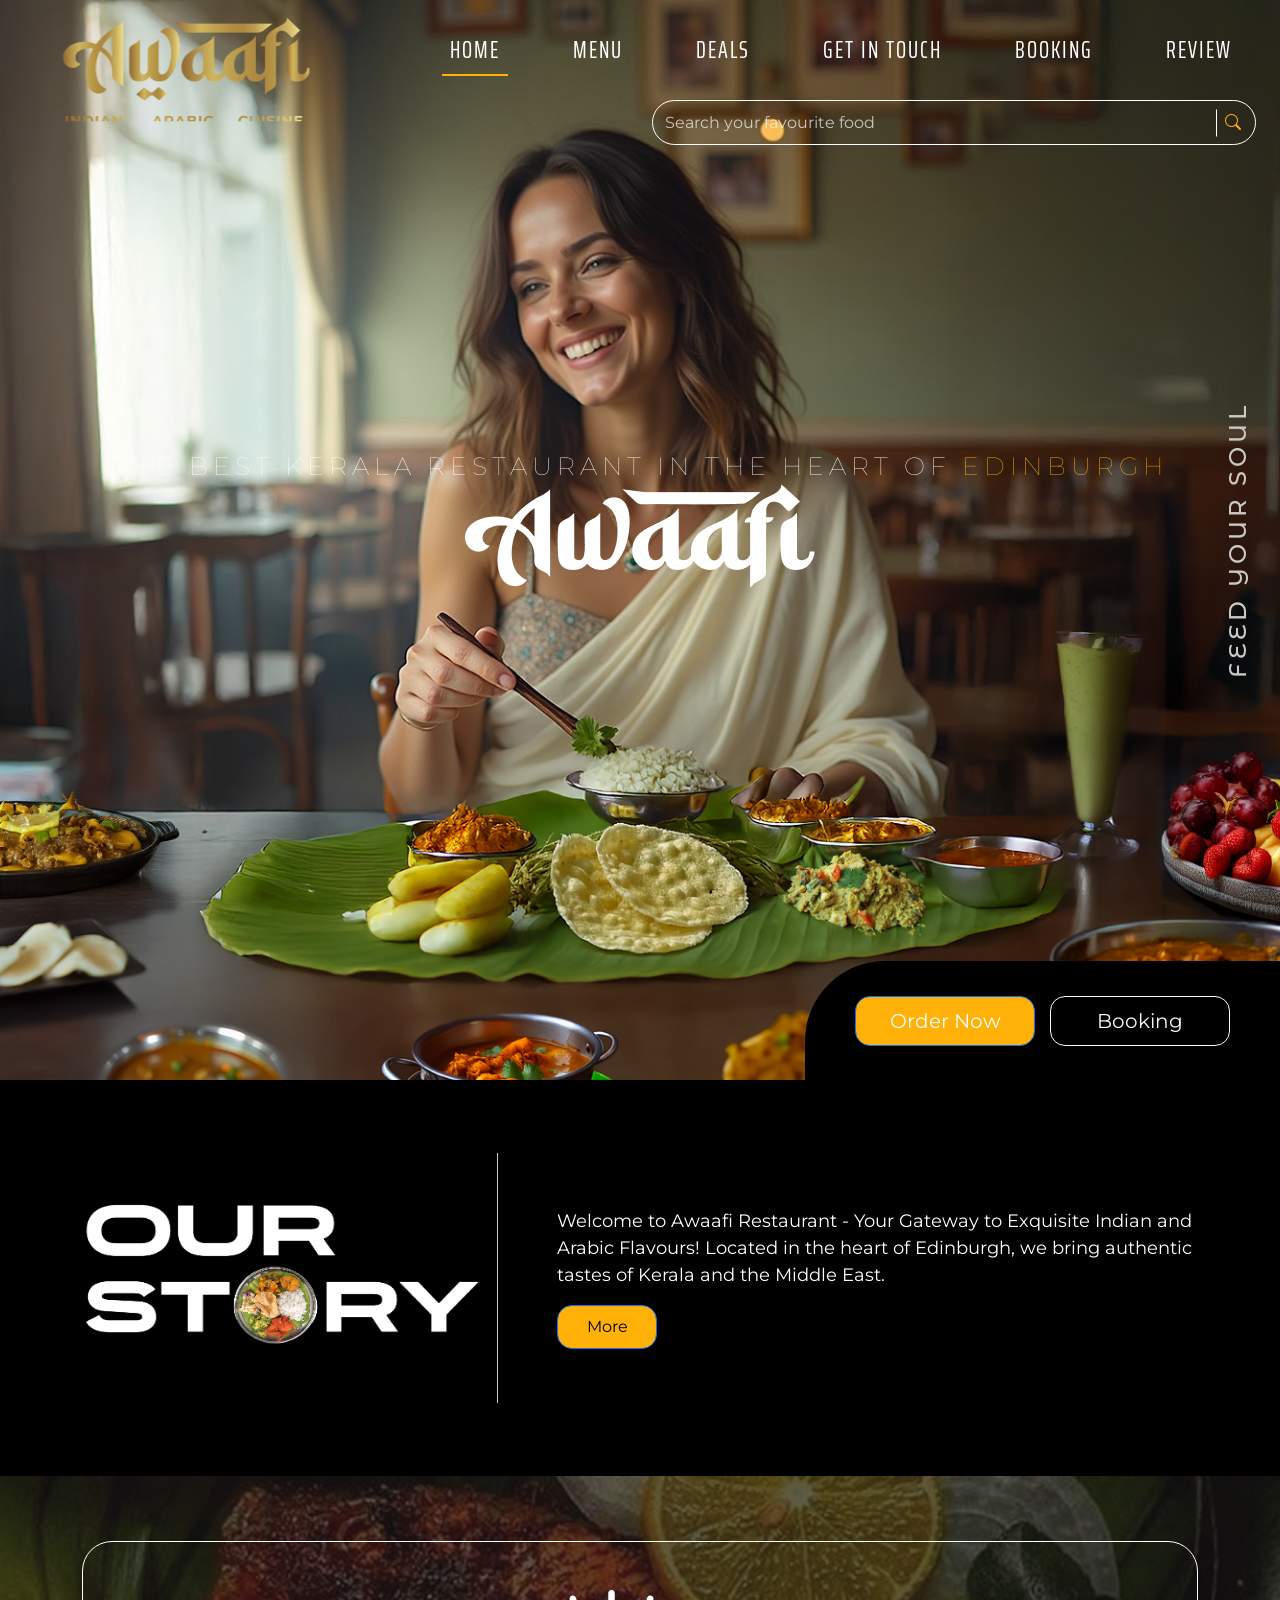
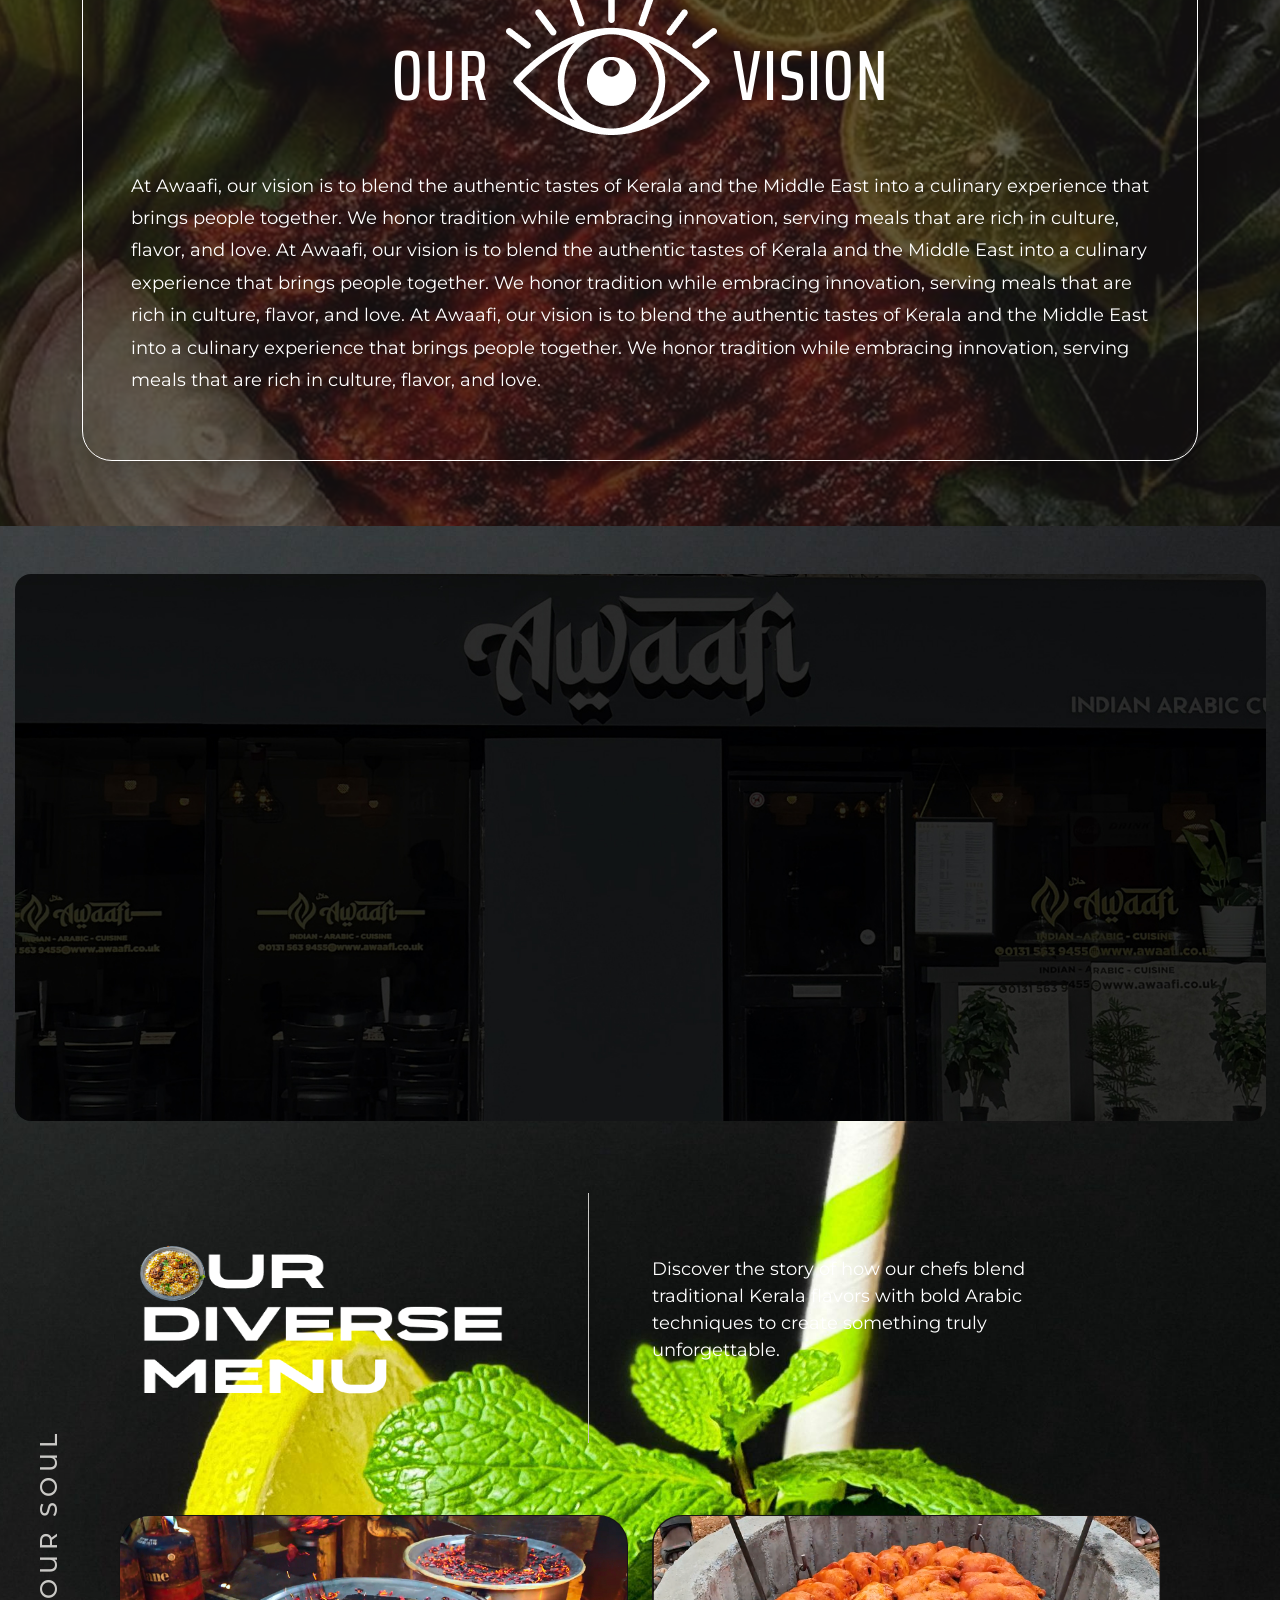
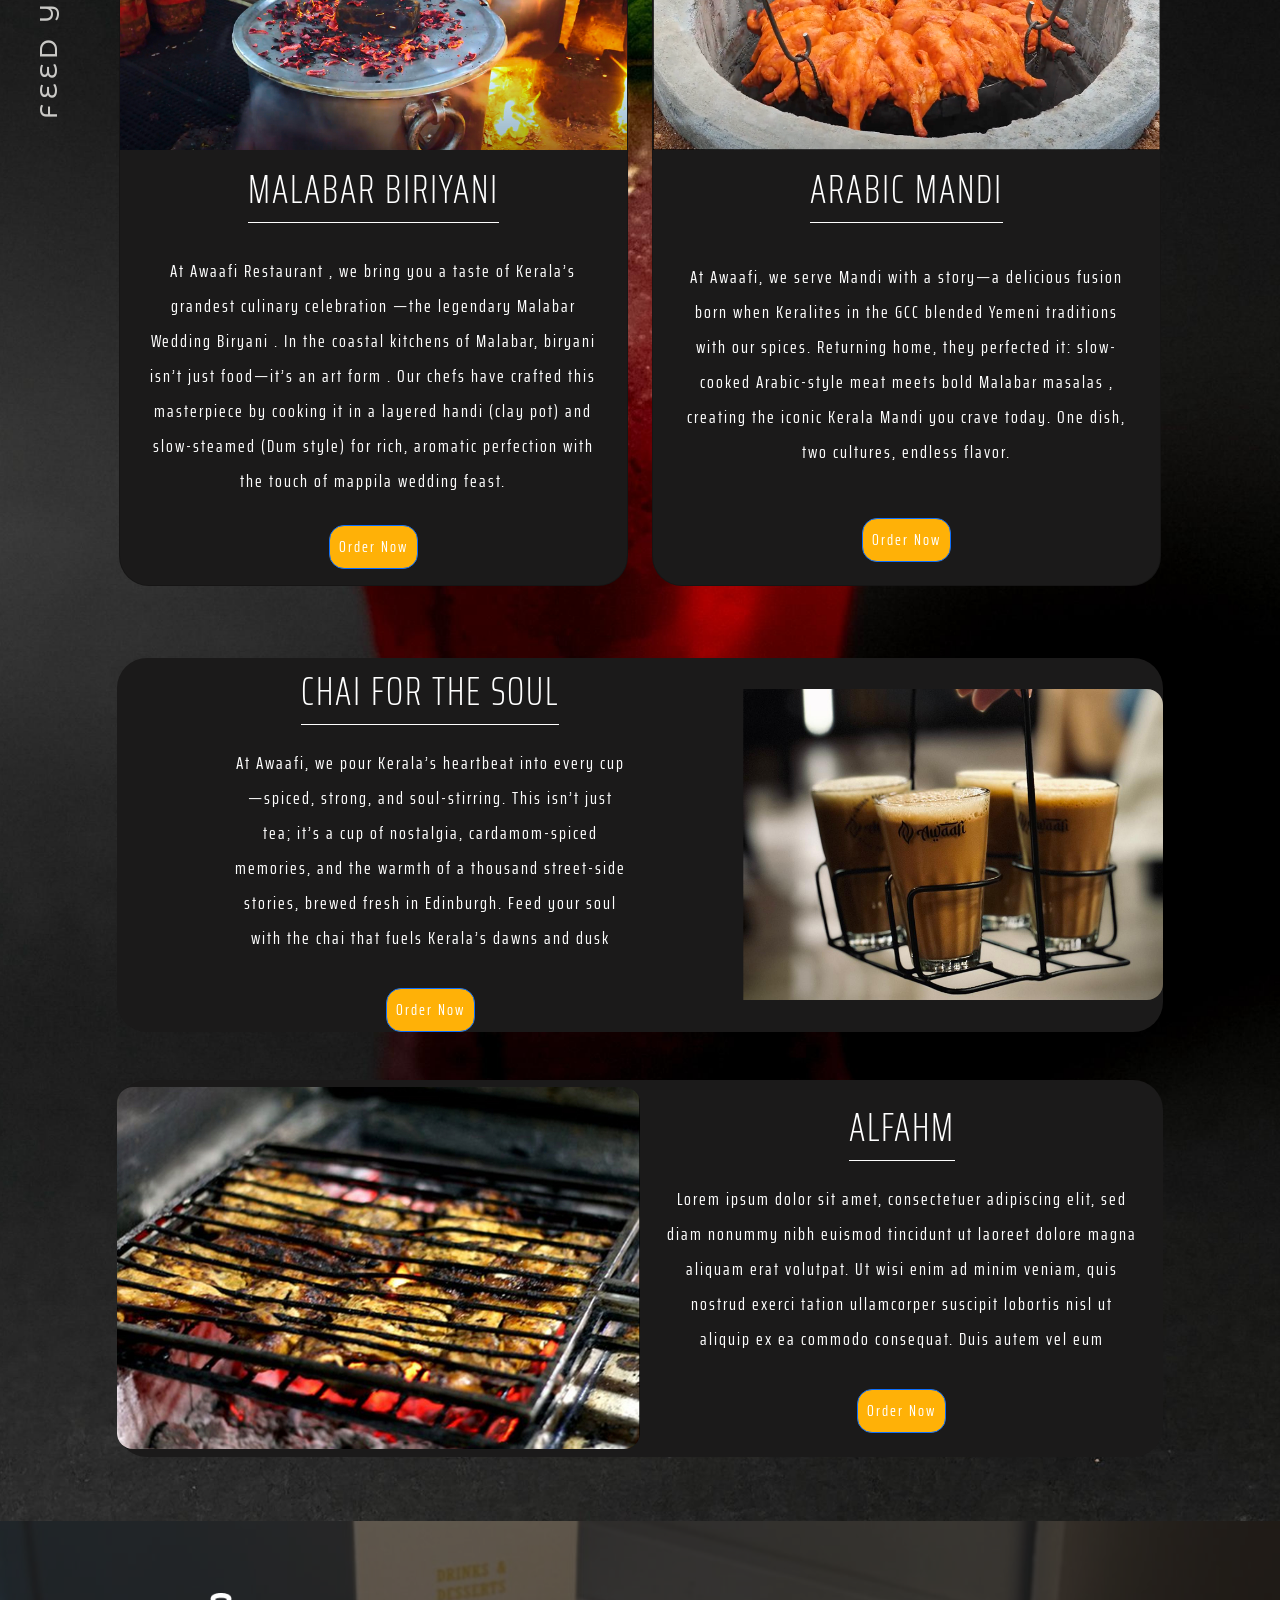
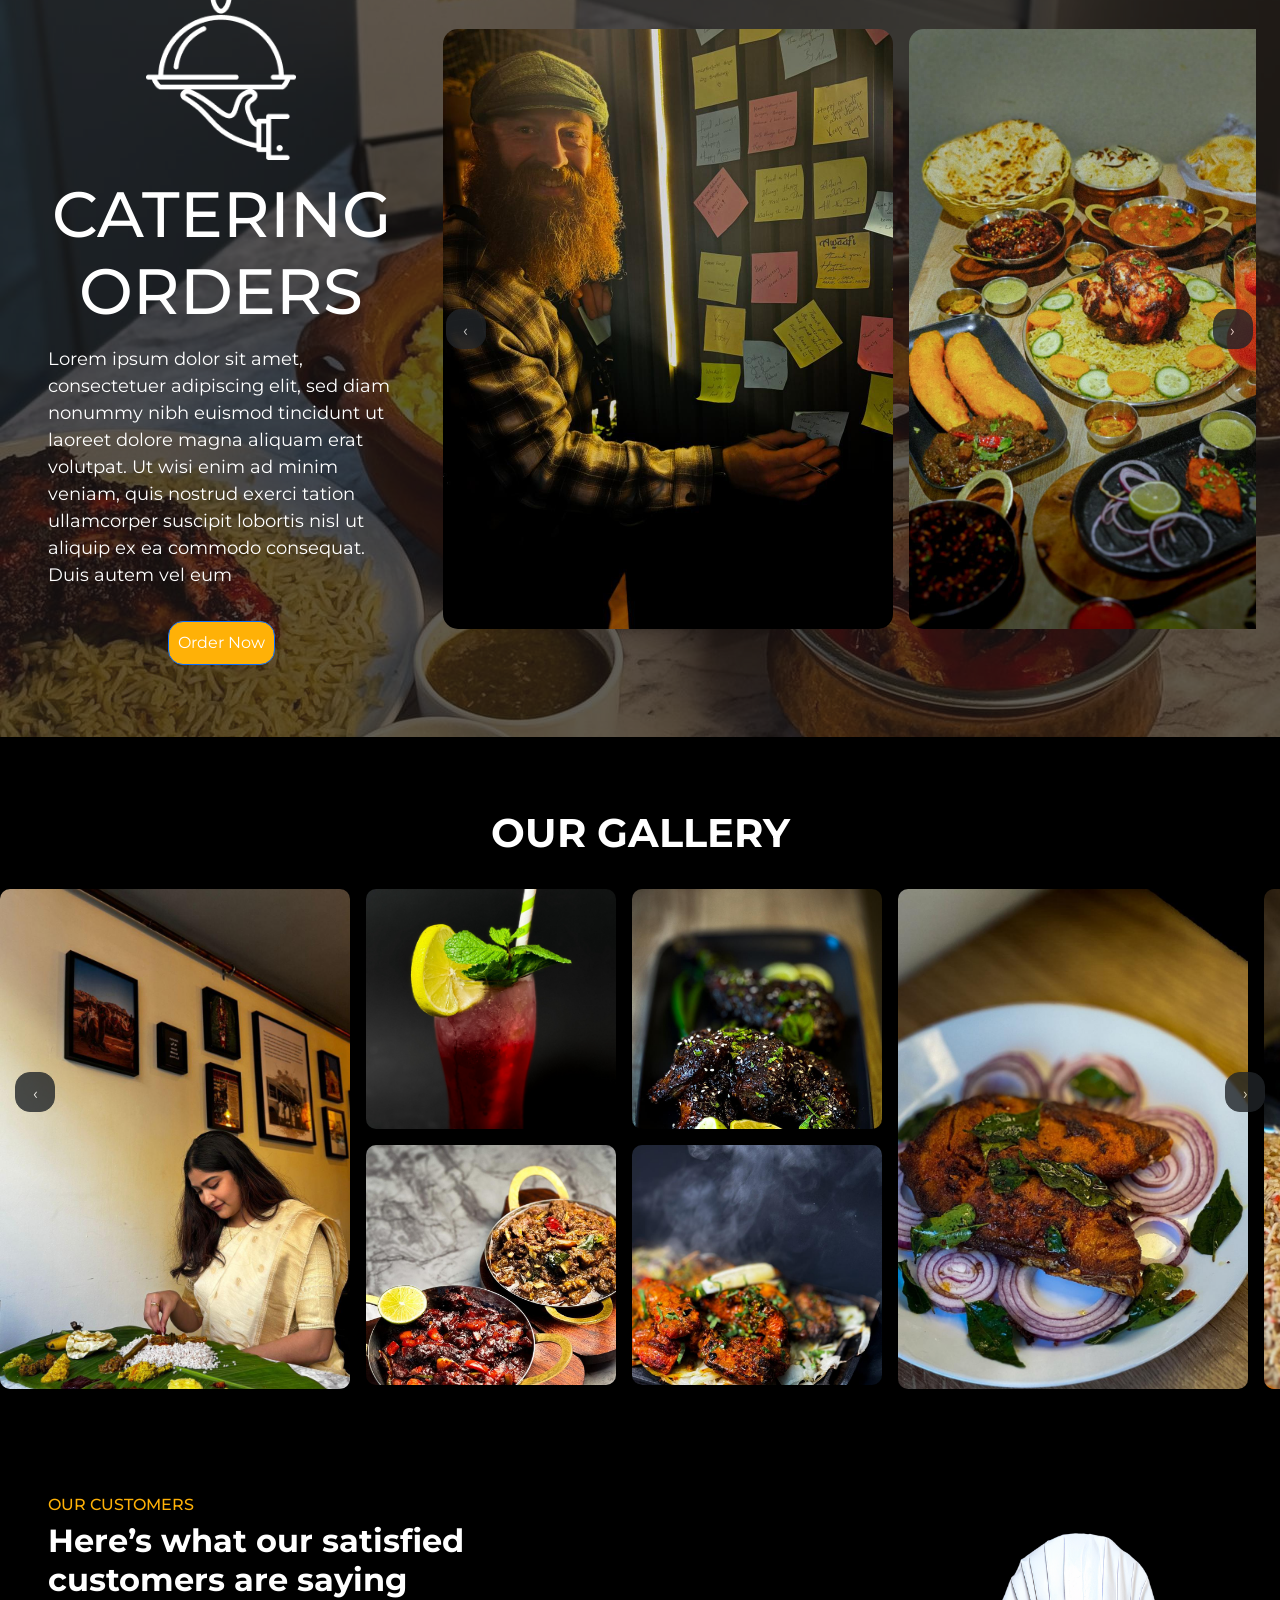
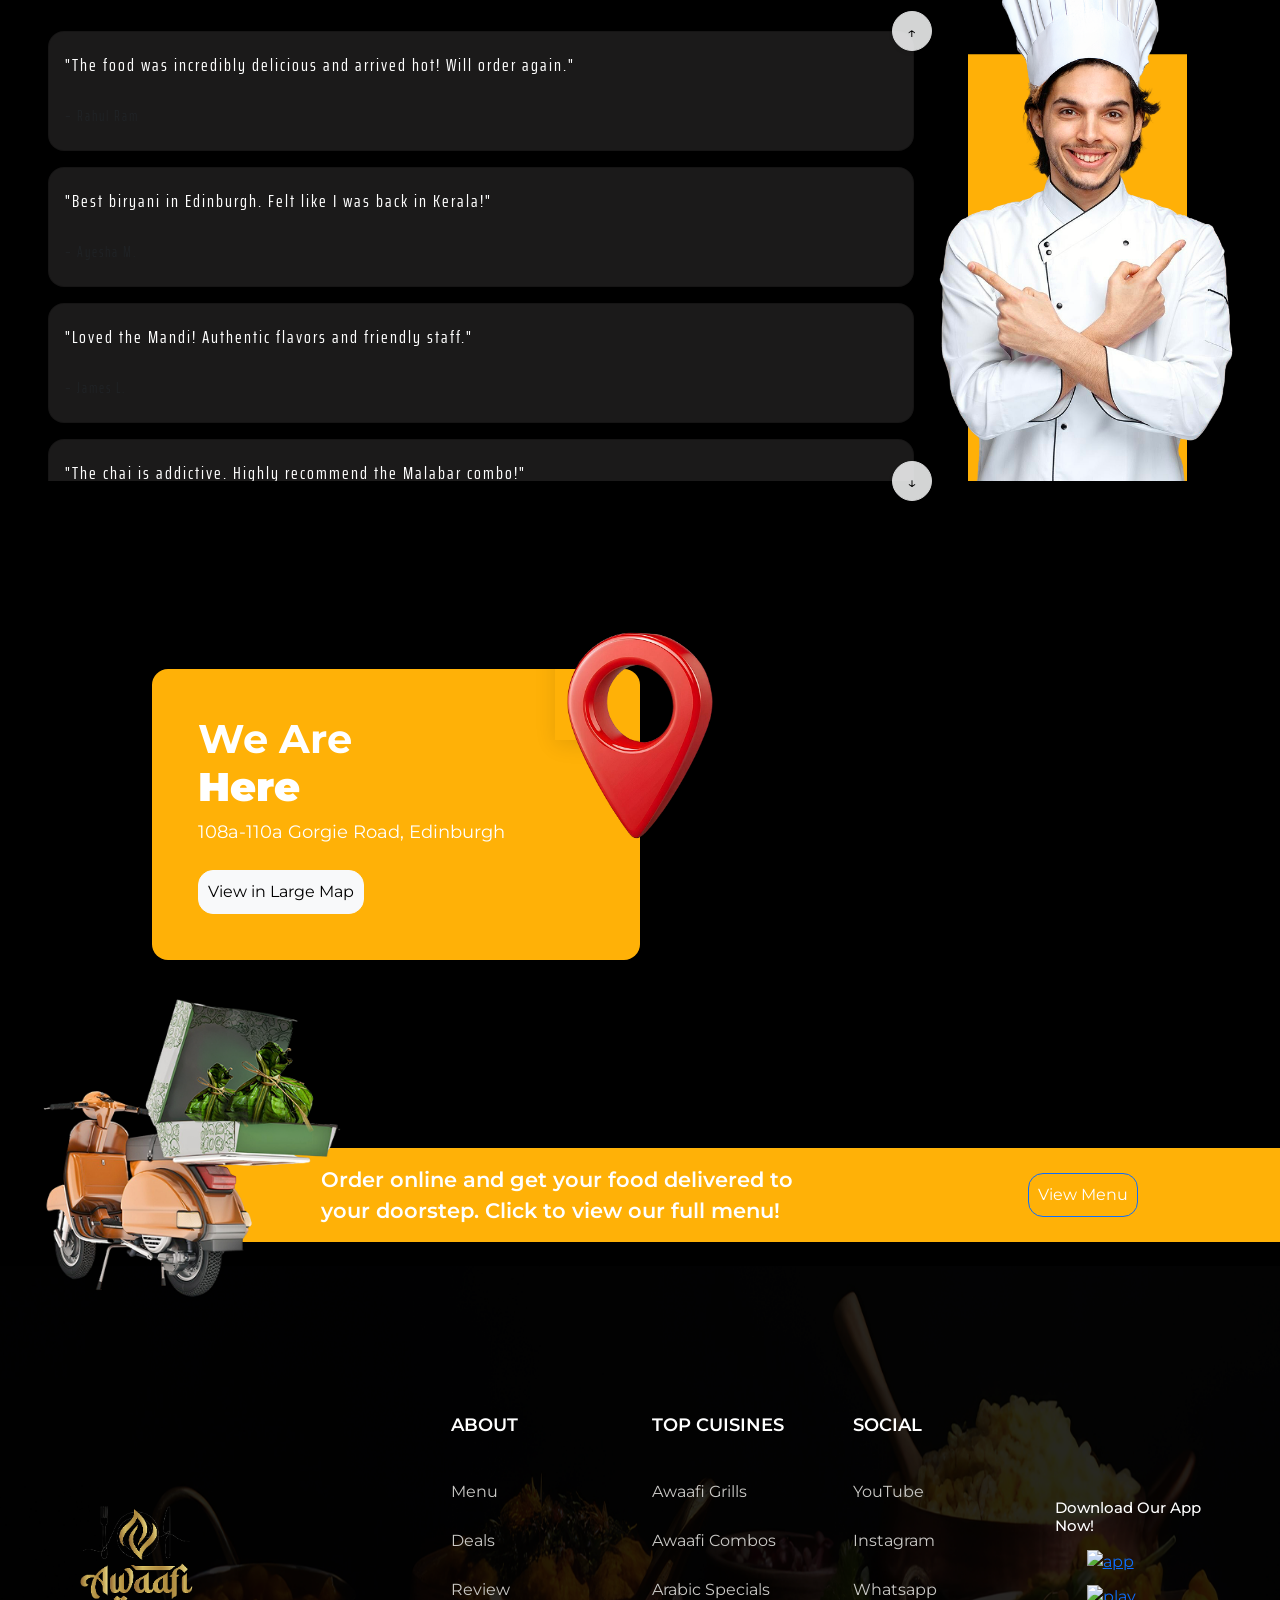
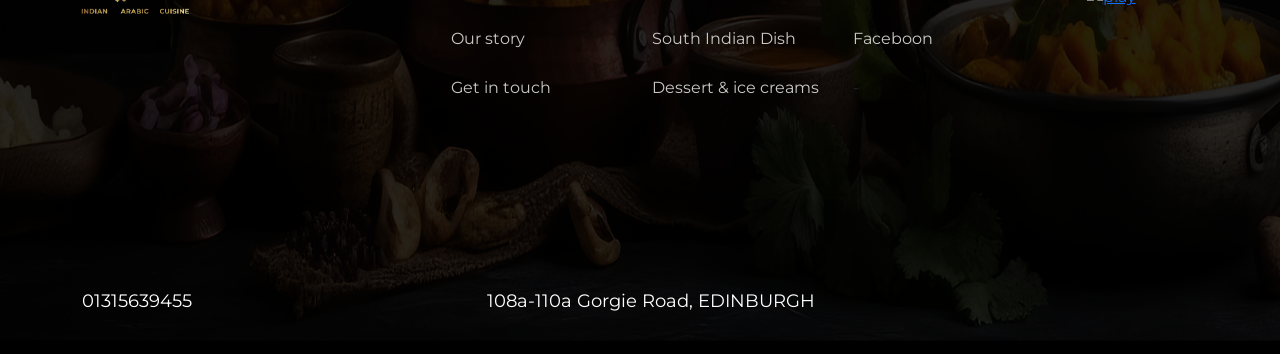
==== index.html @ 1acd0b6e "first-commit" ====
<!DOCTYPE html>
<html lang="en">

<head>
    <meta charset="UTF-8" />
    <meta name="viewport" content="width=device-width, initial-scale=1.0" />
    <title>Awaafi Restaurant</title>

      <!-- Bootstrap CSS -->
    <link href="https://cdn.lineicons.com/3.0/lineicons.css" rel="stylesheet">
    <link href="https://cdn.jsdelivr.net/npm/bootstrap-icons@1.10.5/font/bootstrap-icons.css" rel="stylesheet">
    <link href="https://cdn.jsdelivr.net/npm/bootstrap@5.3.3/dist/css/bootstrap.min.css" rel="stylesheet">
    <link rel="preconnect" href="https://fonts.googleapis.com">
    <link href="https://fonts.googleapis.com/css2?family=Playfair+Display:wght@600&family=Roboto&display=swap"
        rel="stylesheet">
    <link href="https://fonts.googleapis.com/css2?family=Saira:wght@100;800&display=swap" rel="stylesheet">
    <link href="https://fonts.googleapis.com/css2?family=Saira+Extra+Condensed:wght@700;800&display=swap" rel="stylesheet">
    <link href="https://fonts.googleapis.com/css2?family=Montserrat:wght@100;200;300;400;600;700;800&display=swap" rel="stylesheet">
    <link rel="stylesheet" href="assets/css/style.css">
    <link href="https://fonts.googleapis.com/css2?family=Montserrat+Alternates:wght@100;200;300;400;600;700&display=swap" rel="stylesheet">
</head>

<body>

  <!-- Navbar and Hero section -->
  <div class="container-fluid hero-section">
    <header>
      <nav class="navbar navbar-expand-lg bg-transparent">
        <div class="container-fluid">
          <!-- Logo and Toggler -->
          <a class="navbar-brand p-3" href="#">
            <img class="logo img-fluid" src="assets/img/logo.png" alt="Logo" height="40">
          </a>
          <button class="navbar-toggler" type="button" data-bs-toggle="collapse"
            data-bs-target="#navbarNavDropdown" aria-controls="navbarNavDropdown" aria-expanded="false"
            aria-label="Toggle navigation">
            <span class="navbar-toggler-icon"></span>
          </button>

          <!-- Nav links -->
          <div class="collapse navbar-collapse" id="navbarNavDropdown">
              <form class="d-block d-lg-none mt-3 w-100 position-relative" role="search">
                <input type="search" class="form-control search-input" placeholder="Search your favourite food" aria-label="Search">
                <span class="search-icon">
                  <span class="separator"></span>
                  <i class="bi bi-search"></i>
                </span>
              </form>
            <ul class="navbar-nav ms-auto nav-link-wrapper">
              <li class="nav-item">
                <a class="nav-link active" aria-current="page" href="#">HOME</a>
              </li>
              <li class="nav-item">
                <a class="nav-link" href="#">MENU</a>
              </li>
              <li class="nav-item">
                <a class="nav-link" href="#">DEALS</a>
              </li>
              <li class="nav-item">
                <a class="nav-link" href="#">GET IN TOUCH</a>
              </li>
              <li class="nav-item">
                <a class="nav-link" href="#">BOOKING</a>
              </li>
              <li class="nav-item">
                <a class="nav-link" href="#">REVIEW</a>
              </li>
            </ul>
          </div>
        </div>
      </nav>
      <div class="container-fluid d-none d-lg-block">
        <div class="row justify-content-end">
          <div class="col-md-6 col-sm-12">
            <form class="search-form" role="search">
              <div class="position-relative">
                <input type="search" class="form-control search-input" placeholder="Search your favourite food" aria-label="Search">
                <span class="search-icon">
                  <span class="separator"></span>
                  <i class="bi bi-search"></i>
                </span>
              </div>
            </form>
          </div>
        </div>
      </div>
    </header>
     <div class="container d-flex flex-column justify-content-center align-items-center flex-grow-1 text-center hero-content">
      <h6 class="hero-title">The Best Kerala Restaurant in the heart of <span class="heading-highlight"> Edinburgh </span></h6>
      <img class="hero-logo img-fluid" src="assets/img/Group.png" alt="Hero Logo" class="mt-3">
    </div>
    <div class="hero-buttons d-flex flex-column flex-md-row rounded-top-start">
      <button class="btn btn-primary btn-hero">Order Now</button>
      <button class="btn btn-outline-light btn-hero">Booking</button>
    </div>
    <div class="hero-text-right position-absolute">
      <h4 class="m-0">Feed your soul</h4>
    </div>
  </div>
  <!-- End hero Section -->

    <!-- Our Story Section -->
  <section class="container my-5 story-wrapper">
    <div class="row align-items-center story">
  
      <div class="col-md-4 text-md-end text-center mb-3 mb-md-0">
        <img class="story-logo" src="assets/img/ourstory.png"/>
      </div>

      <div class="col-md-1 d-none d-md-flex justify-content-center">
        <div class="story-separator"></div>
      </div>


      <div class="col-md-7 text-center text-md-start">
        <p class="mb-3 story-text">
          Welcome to Awaafi Restaurant - Your Gateway to Exquisite Indian and Arabic Flavours!
          Located in the heart of Edinburgh, we bring authentic tastes of Kerala and the Middle East.
        </p>
        <a href="#" class="btn btn-primary btn-story">More</a>
      </div>
    </div>
  </section>

  <!-- Our Vision Section -->
  <section class="vision-section py-5">
    <div class="container d-flex justify-content-center align-items-center">
      <div class="vision-box p-4 p-md-5 text-center text-md-start">
        <h2 class="mb-2 d-flex align-items-center justify-content-center gap-3 vision-heading">
          Our<img class="vision-logo img-fluid" src="assets/img/Vector.png" alt="Logo" > Vision
        </h2>
        <p class="vision-text">
          At Awaafi, our vision is to blend the authentic tastes of Kerala and the Middle East
          into a culinary experience that brings people together. We honor tradition while embracing
          innovation, serving meals that are rich in culture, flavor, and love.
          At Awaafi, our vision is to blend the authentic tastes of Kerala and the Middle East
          into a culinary experience that brings people together. We honor tradition while embracing
          innovation, serving meals that are rich in culture, flavor, and love.
          At Awaafi, our vision is to blend the authentic tastes of Kerala and the Middle East
          into a culinary experience that brings people together. We honor tradition while embracing
          innovation, serving meals that are rich in culture, flavor, and love.
        </p>
      </div>
    </div>
  </section>

  <!-- Menu -->
  <section class="long-section text-white py-5">
    <div class="container-fluid position-relative">
      <div class="vertical-left-text position-absolute">
        <h4 class="m-0">Feed your soul</h4>
      </div>
      <div class="text-center mb-5">
        <img src="assets/img/Awaafi-Restaurant-Edinburgh-outside.jpg" class="img-fluid rounded-4 awaafi-image" alt="Rectangle Image">
      </div>
      <div class=" row align-items-center text-dark mb-5 p-4 rounded">
        <div class="col-md-5 text-md-end text-center mb-3 mb-md-0">
          <img class="story-logo" src="assets/img/Group-55.png"/>
        </div>
        <div class="col-md-1 d-none d-md-flex justify-content-center">
          <div class="story-separator"></div>
        </div>
        <div class="col-md-6 text-center text-md-start menu-text-box">
          <p class="mb-3 ">
            Discover the story of how our chefs blend traditional Kerala flavors with bold Arabic techniques to create something truly unforgettable.
          </p>
        </div>
      </div>


      <div class="row mb-5 justify-content-center d-flex">
        <div class="col-md-5 mb-4">
          <div class="card h-100 text-dark">
            <img src="assets/img/image 12.jpg" class="card-img-top image-fluid rounder-4" alt="Biryani">
            <div class="card-body text-center">
              <h3 class="card-title">MALABAR BIRIYANI</h3>
              <p class="card-text" style="padding: 10px;">At Awaafi Restaurant , we bring you a taste of Kerala’s grandest culinary celebration —the legendary Malabar Wedding Biryani . In the coastal kitchens of Malabar, biryani isn’t just food—it’s an art form . Our chefs have crafted this masterpiece by cooking it in a layered handi (clay pot) and slow-steamed (Dum style) for rich, aromatic perfection with the touch of mappila wedding feast. </p>
              <a href="#" class="btn btn-primary">Order Now</a>
            </div>
          </div>
        </div>

        <div class="col-md-5 mb-4">
          <div class="card h-100 text-dark">
            <img src="assets/img/image 12.png" class="card-img-top image-fluid rounder-4" alt="Mandi">
            <div class="card-body text-center">
              <h3 class="card-title">ARABIC MANDI</h3>
              <p class="card-text p-3">At Awaafi, we serve Mandi with a story—a delicious fusion born when Keralites in the GCC blended Yemeni traditions with our spices. Returning home, they perfected it: slow-cooked Arabic-style meat meets bold Malabar masalas , creating the iconic Kerala Mandi you crave today.  
One dish, two cultures, endless flavor.</p>
              <a href="#" class="btn btn-primary mt-3">Order Now</a>
            </div>
          </div>
        </div>

        <div class="col-md-5 mb-4 d-lg-none">
          <div class="card h-100 text-dark">
            <img src="assets/img/image 13.png" class="card-img-top image-fluid rounder-4" alt="Biryani">
            <div class="card-body text-center">
              <h3 class="card-title">CHAI FOR THE SOUL</h3>
              <p class="card-text" style="padding: 10px;">At Awaafi, we pour Kerala’s heartbeat into every cup—spiced, strong, and soul-stirring. This isn’t just tea; it’s a cup of nostalgia, cardamom-spiced memories, and the warmth of a thousand street-side stories, brewed fresh in Edinburgh.  
  Feed your soul with the chai that fuels Kerala’s dawns and dusk</p>
              <a href="#" class="btn btn-primary">Order Now</a>
            </div>
          </div>
        </div>

        <div class="col-md-5 mb-4 d-lg-none">
          <div class="card h-100 text-dark">
            <img src="assets/img/Screenshot 2025-05-03 at 7.13.16 AM 1.jpg" class="card-img-top image-fluid rounder-4" alt="Mandi">
            <div class="card-body text-center">
              <h3 class="card-title">ALFAHM</h3>
              <p class="card-text p-3">Lorem ipsum dolor sit amet, consectetuer adipiscing elit, sed diam nonummy nibh euismod tincidunt ut laoreet dolore 
  magna aliquam erat volutpat. Ut wisi enim ad minim veniam, quis nostrud exerci tation ullamcorper suscipit lobortis nisl ut aliquip ex ea commodo consequat. Duis autem vel eum</p>
              <a href="#" class="btn btn-primary mt-3">Order Now</a>
            </div>
          </div>
        </div>
      </div>

      <div class="card-wrapper">
        <div class="row align-items-center mb-5 col-10 h-card">
          <div class="col-md-6 chai-text">
            <h3 class="card-title">CHAI FOR THE SOUL</h3>
            <p>At Awaafi, we pour Kerala’s heartbeat into every cup—spiced, strong, and soul-stirring. This isn’t just tea; it’s a cup of nostalgia, cardamom-spiced memories, and the warmth of a thousand street-side stories, brewed fresh in Edinburgh.  
  Feed your soul with the chai that fuels Kerala’s dawns and dusk</p>
          <a href="#" class="btn btn-primary mt-3">Order Now</a>
          </div>
          <div class="col-md-6 text-center p-0">
            <img src="assets/img/image 13.png" class="w-100 h-100 object-fit-cover rounded-4" alt="Chai">
          </div>
          
        </div>

        <div class="row align-items-center mb-3 col-10 h-card">
          <div class="col-md-6 text-center p-0">
            <img src="assets/img/Screenshot 2025-05-03 at 7.13.16 AM 1.jpg" class="img-fluid rounded-4 object-fit-cover"  alt="Shawaya">
          </div>
          <div class="col-md-6 p-4">
            <h3 class="card-title" >ALFAHM</h3>
            <p>Lorem ipsum dolor sit amet, consectetuer adipiscing elit, sed diam nonummy nibh euismod tincidunt ut laoreet dolore 
  magna aliquam erat volutpat. Ut wisi enim ad minim veniam, quis nostrud exerci tation ullamcorper suscipit lobortis nisl ut aliquip ex ea commodo consequat. Duis autem vel eum</p>
  <a href="#" class="btn btn-primary mt-3 ">Order Now</a>
          </div>
        </div>
      </div>
    </div>
  </section>

  <!-- Section with image background -->
  <section class="image-carousel-section d-flex align-items-center py-5">
    <div class="container-fluid px-4">
      <div class="row align-items-center justify-content-center">


        <div class="col-lg-4 col-md-5 mb-4 mb-md-0">
          <div class="glass-card p-4 rounded catering-card">
            <img src="assets/img/CATERING-LOGO.png" alt="Logo" class="mb-3 catering-logo">
            <h2 class="mb-3 catering-heading text-center">CATERING ORDERS</h2>
            <p class="catering-text">Lorem ipsum dolor sit amet, consectetuer adipiscing elit, sed diam nonummy nibh euismod tincidunt ut laoreet dolore  magna aliquam erat volutpat. Ut wisi enim ad minim veniam, quis nostrud exerci tation ullamcorper suscipit lobortis nisl ut aliquip ex ea commodo consequat. Duis autem vel eum</p>
            <a href="#" class ="btn btn-primary mt-3 position-relative">Order Now</a>
          </div>
        </div>

        <div class="col-md-7 col-lg-8 position-relative overflow-hidden r-0">
          <div id="photoScroll" class="d-flex gap-3 overflow-auto image-strip pe-5">
            <img src="assets/img/IMG-20250515-WA0009.jpg" class="scroll-img" alt="Customer 1">
            <img src="assets/img/IMG-20250515-WA0010.jpg" class="scroll-img" alt="Customer 2">
            <img src="assets/img/IMG-20250515-WA0020.jpg" class="scroll-img" alt="Customer 3">
            <img src="assets/img/IMG-20250515-WA0021.jpg" class="scroll-img" alt="Customer 4">
          </div>


          <button onclick="scrollCateringGallery(-300)" class="gallery-arrow left-arrow btn btn-dark">
            ‹
          </button>
          <button onclick="scrollCateringGallery(300)" class="gallery-arrow right-arrow btn btn-dark">
            ›
          </button>
        </div>

      </div>
    </div>
  </section>

  <!-- Gallery Section -->
  <section class="gallery-section py-5">
    <div class="container-fluid px-0 position-relative text-center">
      <h3 class="gallery-heading fw-bolder fs-1 mb-2 p-4">OUR GALLERY</h3>

      <!-- Scrollable container -->
      <div id="galleryScroll" class="d-flex gap-3  gallery-wrapper">
        <img src="assets/img/IMG-20250515-WA0016.jpg" class="gallery-img portrait" alt="Portrait 1">
        <div class="d-flex flex-column gap-3">
          <img src="assets/img/IMG-20250515-WA0012.jpg" class="gallery-img square" alt="Square 1">
          <img src="assets/img/IMG-20250515-WA0018.jpg" class="gallery-img square" alt="Square 2">
        </div>
        <div class="d-flex flex-column gap-3">
          <img src="assets/img/IMG-20250515-WA0021.jpg" class="gallery-img square" alt="Square 3">
          <img src="assets/img/IMG-20250515-WA0013.jpg" class="gallery-img square" alt="Square 4">
        </div>
        <img src="assets/img/IMG-20250515-WA0015.jpg" class="gallery-img portrait" alt="Portrait 2">
        <img src="assets/img/IMG-20250515-WA0022.jpg" class="gallery-img portrait" alt="Portrait 2">
        <img src="assets/img/IMG-20250515-WA0025.jpg" class="gallery-img portrait" alt="Portrait 2">
      </div>

      <!-- Arrows -->
      <button onclick="scrollGallery(-300)" class="gallery-arrow left-arrow btn btn-dark">
        ‹
      </button>
      <button onclick="scrollGallery(300)" class="gallery-arrow right-arrow btn btn-dark">
        ›
      </button>

    </div>
  </section>

  <!-- Testimonials Section -->
  <section class="testimonials-section py-5">
    <div class="container-fluid px-5 position-relative ">
      <!-- Section heading -->
      <div class="row mb-4">
        <div class="col-12">
          <h6 class="review-heading">OUR CUSTOMERS</h6>
          <h2 class="fw-bold">Here’s what our satisfied <br>
            customers are saying</h2>
        </div>
      </div>

      <div class="row align-items-start">
        <!-- Left: Review cards -->
        <div class="col-md-8 col-lg-9 col-sm-12 position-relative">
          <div id="reviewScroll" class="d-flex flex-column gap-3 review-wrapper pe-3">

            <!-- Review Card -->
            <div class="card p-3 rounded-4 shadow-sm">
              <p>"The food was incredibly delicious and arrived hot! Will order again."</p>
              <small class="text-muted">– Rahul Ram</small>
            </div>

            <div class="card p-3 rounded-4 shadow-sm">
              <p>"Best biryani in Edinburgh. Felt like I was back in Kerala!"</p>
              <small class="text-muted">– Ayesha M.</small>
            </div>

            <div class="card p-3 rounded-4 shadow-sm">
              <p>"Loved the Mandi! Authentic flavors and friendly staff."</p>
              <small class="text-muted">– James L.</small>
            </div>

            <div class="card p-3 rounded-4 shadow-sm">
              <p>"The chai is addictive. Highly recommend the Malabar combo!"</p>
              <small class="text-muted">– Roma K.</small>
            </div>

            <!-- Add more reviews as needed -->
          </div>

          <button class="scroll-arrow up-arrow btn btn-light shadow-sm" onclick="scrollReviews(-150)">↑</button>
          <button class="scroll-arrow down-arrow btn btn-light shadow-sm" onclick="scrollReviews(150)">↓</button>
        </div>

        <div class="testimonial-image col-md-4 col-lg-3 text-center mt-4 mt-md-0">
          <img src="assets/img/Group-56.png" class="img-fluid rounded portrait-review" alt="Testimonial Photo" />
        </div>
      </div>
    </div>
  </section>

  <!-- Map Section -->
  <section class="map-section">
    <div class="container">
      <div class="position-relative rounded-4 shadow d-flex flex-column flex-md-row align-items-center">
        
        <div class="map-icon text-center position-absolute translate-middle bg-transparent">
          <img src="assets/img/red-pin-with-large-letter-o-it 1.png" alt="Map Pin" width="150px" height="230px">
        </div>


        <div class="col-md-6 text-center col-sm-6 text-md-start rounded-4  map-left-box">
          <h2 class="fw-bolder fs-1">We Are <br> <strong>Here</strong> </h2>
          <p>108a-110a Gorgie Road, Edinburgh</p>
          <a href="https://maps.google.com/maps?ll=55.938397,-3.230543&z=22&t=m&hl=en&gl=US&mapclient=embed&cid=1328543411101520946"
            target="_blank" class="btn btn-light mt-2 img-fluid">
            View in Large Map
          </a>
        </div>

        <div class="col-md-6 col-sm-6 p-0 m-0 map-box">
          <iframe 
            src="https://www.google.com/maps/embed?pb=!1m18!1m12!1m3!1d2244.052646931837!2d-3.232717584140301!3d55.93838518060501!2m3!1f0!2f0!3f0!3m2!1i1024!2i768!4f13.1!3m3!1m2!1s0x4887c70eeaa86929%3A0x126278637fc9ee82!2s110a%20Gorgie%20Rd%2C%20Edinburgh%20EH11%202NP!5e0!3m2!1sen!2suk!4v1683700281245!5m2!1sen!2suk" 
            width="100%" height="100%" style="border:0; border-radius: 10px;" allowfullscreen="" loading="lazy">
          </iframe>
        </div>
        <!-- <div class="map-dust text-center translate-middle bg-transparent">
          <img class="img-fluid" src="assets/img/dust 12.png" alt="">
        </div> -->
      </div>
    </div>
  </section>

  <!-- Callout Section with Scooter -->
  <section class="callout-section py-4 mt-4">
    <div class="container-fluid d-flex align-items-center justify-content-end  callout p-0">

      <div class="scooter-img flex-shrink-0">
        <img src="assets/img/hamburger-delivery-3d-rendering 2.png" alt="Scooter" class="img-fluid" >
      </div>

      <div class="flex-grow-1 px-4 py-3 d-flex justify-content-around align-items-center flex-wrap callout-box">
        <p class="mb-2 mb-md-0 fw-semibold">
          Order online and get your food delivered to <br>your doorstep. Click to view our full menu!
        </p>
        <a href="#" class="btn btn-primary">View Menu</a>
      </div>

    </div>
  </section>

  <!--====== FOOTER ONE PART START ======-->
  <footer class="footer-area footer-one">
    <div class="footer-widget">
        <div class="container-fluid p-5">
          <div class="footer-aligner row">
              <div class="col-xl-4 col-lg-3 col-sm-12">
                <div class="f-about">
                    <div class="footer-logo">
                      <a href="javascript:void(0)">
                      <img class="img-fluid" src="assets/img/Layer_1.png" alt="Logo" />
                      </a>
                    </div>
                </div>
              </div>
              <div class="col-xl-2 col-lg-2 col-sm-4">
                <div class="footer-link">
                    <h6 class="footer-title">ABOUT</h6>
                    <ul>
                      <li><a href="javascript:void(0)">Menu</a></li>
                      <li><a href="javascript:void(0)">Deals</a></li>
                      <li><a href="javascript:void(0)">Review</a></li>
                      <li><a href="javascript:void(0)">Our story</a></li>
                      <li><a href="javascript:void(0)">Get in touch</a></li>
                    </ul>
                </div>
                <!-- footer link -->
              </div>
              <div class="col-xl-2 col-lg-3 col-sm-4">
                <div class="footer-link">
                    <h6 class="footer-title">TOP CUISINES</h6>
                    <ul>
                      <li><a href="javascript:void(0)">Awaafi Grills</a></li>
                      <li><a href="javascript:void(0)">Awaafi Combos</a></li>
                      <li><a href="javascript:void(0)">Arabic Specials</a></li>
                      <li><a href="javascript:void(0)">South Indian Dish</a></li>
                      <li><a href="javascript:void(0)">Dessert & ice creams</a></li>
                    </ul>
                </div>
                <!-- footer link -->
                
              </div>
              <div class="col-xl-2 col-lg-3 col-sm-4">
                <div class="footer-link">
                    <h6 class="footer-title">SOCIAL</h6>
                    <ul>
                      <li><a href="javascript:void(0)">YouTube</a></li>
                      <li><a href="javascript:void(0)">Instagram</a></li>
                      <li><a href="javascript:void(0)">Whatsapp</a></li>
                      <li><a href="javascript:void(0)">Faceboon</a></li>
                      <li><a href="javascript:void(0)" class="text-dark" >-</a></li>
                    </ul>
                </div>
                <!-- End Footer Contact -->
              </div>
              <div class="footer-app-store col-xl-2 col-lg-2 col-sm-4">
                    <h5 class="download-title">Download Our App Now!</h5>
                    <ul>
                      <li>
                          <a href="javascript:void(0)">
                          <img
                            src="https://cdn.ayroui.com/1.0/images/footer/app-store.svg"
                            alt="app"
                            />
                          </a>
                      </li>
                      <li>
                          <a href="javascript:void(0)">
                          <img
                            src="https://cdn.ayroui.com/1.0/images/footer/play-store.svg"
                            alt="play"
                            />
                          </a>
                      </li>
                    </ul>
                </div>
          </div>
          <!-- row -->
        </div>
        <!-- container -->
    </div>
    <!-- footer widget -->
    <div class="footer-copyright">
        <div class="container">
          <div class="row">
              <div class="col-lg-12">
                <div
                    class="
                    copyright
                    text-center
                    d-md-flex
                    justify-content-between
                    align-items-center
                    "
                    >
                    <p class="text">01315639455</p>
                    <p class="text">108a-110a Gorgie Road, EDINBURGH </p>
                    <ul class="social">
                      <li>
                          <a href="javascript:void(0)">
                          <i class="lni lni-facebook-filled"></i>
                          </a>
                      </li>
                      <li>
                          <a href="javascript:void(0)">
                          <i class="lni lni-twitter-original"></i>
                          </a>
                      </li>
                      <li>
                          <a href="javascript:void(0)">
                          <i class="lni lni-instagram-filled"></i>
                          </a>
                      </li>
                      <li>
                          <a href="javascript:void(0)"
                            ><i class="lni lni-linkedin-original"></i
                            ></a>
                      </li>
                    </ul>
                </div>
                <!-- copyright -->
              </div>
          </div>
          <!-- row -->
        </div>
        <!-- container -->
    </div>
    <!-- footer copyright -->
  </footer>
  <!--====== FOOTER ONE PART ENDS ======-->
  <script>
    function scrollCateringGallery(offset) {
      const gallery = document.getElementById('photoScroll');
      gallery.scrollLeft += offset;
    }
  </script>
  <script>
    function scrollTestimonials(direction) {
      const container = document.getElementById('testimonialContainer');
      const scrollAmount = 100;
      container.scrollTop += direction * scrollAmount;
    }
  </script>
  <script>
    function scrollGallery(offset) {
      const scrollContainer = document.getElementById('galleryScroll');
      scrollContainer.scrollLeft += offset;
    }
  </script>



  <script src="https://cdn.jsdelivr.net/npm/bootstrap@5.3.3/dist/js/bootstrap.bundle.min.js"></script>
</body>
</html>
---- assets/css/style.css ----
:root {
  --primary: #FFB107;
  --secondary: #F4F9FD;
  --bg-primary: #000000;
  --bg-card: #1B1A1A;
  --text-primary: #FFFFFF;
  --text-secondary: #FFB107;
}

body{
  font-family: 'Montserrat', sans-serif;
  background-color: var(--bg-primary) !important;;
  color: var(--text-primary);
}

p{
  font-size: 18px;
}

.btn-primary{
  background-color: var(--primary);
  padding: 4px;

}

.btn{
  border-radius: 15px;
  padding: 9px;
}

.btn-primary:hover{
  background-color: var(--secondary);
  color: black;
}

/* Navbar */

.logo{
  height: 126px;
  width: 265px;
  margin-top: 50px;
}

  .navbar{
    height: 100px;
      padding: 0.5rem 1rem;
  }

  .nav-link {
    position: relative;
    transition: color 0.3s ease;
    color: var(--text-primary);
    font-family: 'Saira Extra Condensed', sans-serif;
    letter-spacing: 2px;
    font-size: 24px;
  }

  .nav-link-wrapper{
    gap: 57px;
  }

.navbar .nav-link:hover{
  color: var(--primary);
}
.navbar .nav-link.active {
  color: var(--text-primary); 
}

  .nav-link::after {
    content: "";
    position: absolute;
    width: 100%;
    height: 2px;
    background-color: var(--primary);
    left: 0;
    bottom: 0;
    transform: scaleX(0);
    transform-origin: left;
    transition: transform 0.3s ease;
  }


  .nav-link:hover::after,
  .nav-link.active::after {
    transform: scaleX(1);
    color: var(--primary);
  }

  .search-input {
  background-color: transparent;
  border: 1px solid white;
  border-radius: 30px;
  color: transparent;
  padding-right: 40px;
  height: 45px;
}

.search-input:focus{
  background-color: transparent;
  color: white;

}

.search-input::placeholder {
  color: rgba(255, 255, 255, 0.7);
}

.search-icon {
  position: absolute;
  right: 15px;
  top: 50%;
  transform: translateY(-50%);
  display: flex;
  align-items: center;
  gap: 8px;
  color: var(--primary);
  font-size: 1rem;
  pointer-events: none;
}

.search-icon .separator {
  width: 1px;
  height: 27px;
  background-color: rgb(255, 255, 255);
}

.form-control:focus{
  border-color: var(--primary);

}

@media (max-width:1266px) {
  .nav-link{
    font-size: 1.35rem;

  }
  
  .nav-link-wrapper {
    gap: 1.5rem;
  }

  .logo{
  height: 100px;
  width: 200px;
  margin-top: 50px;
}
}

@media (max-width: 992px) {
  .nav-link {
    font-size: 1.25rem;
    letter-spacing: 1px;
    padding: 0.5rem 0;

  }

  .nav-link-wrapper {
    gap: 1.25rem;

  }
}

@media (max-width: 576px) {
  .nav-link {
    font-size: 1rem;
  }

  .search-input {
    height: 38px;
    font-size: 0.875rem;
  }

  .logo{
  height: 66px;
  width: 125px;
  margin-top: 10px;
}
}

/* Hero section */

  .hero-section{
    position: relative;
    height: 120vh;
    background-image: url("../img/first-page-1.png");
    background-size: cover;
    background-position: center;
  }

  .hero-title{
    font-family: 'Montserrat', sans-serif;
    font-weight: 100;
    font-size: 25px; 
    line-height: 35px;
    margin: 0 auto;
    text-transform: uppercase;
    letter-spacing: 5px;
    color: var(--text-primary);
  }


  .heading-highlight{
    color: var(--primary);
  }

  .hero-content{
    height: 83vh;
  }

  .hero-text-right {
  top: 50%;
  right: 27px;
  transform: translateY(-50%) rotate(180deg);
  transform-origin: center;
  font-family: 'Montserrat Alternates', sans-serif;
  font-size: 30px;
  color: #CAC9C6;
  text-align: right;
  text-transform: uppercase;
  letter-spacing: 4px;
  writing-mode: vertical-lr;
  text-orientation: sideways-right;
}

  .hero-buttons{
    justify-content: space-evenly;
    position: absolute;
    right: 0;
    bottom: 0;
    background-color: black;
    width: 475px;
    height: 120px;
    border-top-left-radius: 80px;
    padding: 35px;
    margin-bottom: -1px;

  }

  .btn-hero{
    width: 180px;
    height: 50px;
    font-size: 20px;
  }

@media (max-width: 1266px) {
  .hero-title {
    font-size: 23px;
    line-height: 30px;
    letter-spacing: 3px;
    padding: 0 1rem;
    letter-spacing: 4px;
  }

  .hero-buttons {
    width: 100%;
    height: auto;
    border-top-left-radius: 40px;
    border-top-right-radius: 40px;
    padding: 20px 1rem;
    flex-direction: column;
    align-items: center;
    gap: 1rem;
  }

  .btn-hero {
    width: 90%;
    max-width: 300px;
    height: 45px;
    font-size: 16px;
  }

  .hero-text-right h4{
    font-size: 20px;
    letter-spacing: 3px;
  }

  .hero-text-right{
    right: 10px;
  }

  .hero-logo{
    width: 250px;
    height: 75px;
  }
}

@media (max-width: 992px) {
    .hero-title {
    font-size: 19px;
    line-height: 20px;
    padding: 0 2rem;
    letter-spacing: 3px;
  }

  .hero-content{
    margin-top: 70px;
  }

  .btn-hero {
    width: 90%;
    max-width: 300px;
    height: 45px;
    font-size: 16px;
  }

  .hero-text-right h4{
    font-size: 15px;
    right: 10px;
    letter-spacing: 3px;
  }

  .hero-logo{
    width: 200px;
    height: 60px;
  }
}


@media (max-width: 576px) {
  .hero-title {
    font-size: 15px;
    line-height: 15px;
  }

  .hero-content{
    margin-top: 30px;
  }

  .hero-text-right h4{
    font-size: 10px;
    letter-spacing: 3px;
  }

  .hero-text-right{
    top: 45%;
  }

  .hero-logo{
    width: 150px;
    height: 45px;
  }
}


/* Story section */

.story-wrapper{
  height: 300px;
  display: flex;
  align-items: center;
}

.story-logo{
  width: 400px;
  height: 170px;
}

.story-text{
  font-size: 18px;
}

.story-separator{
  width: 1px;
  height: 250px;
  background-color: #CAC9C6;
}

.btn-story{
  width: 100px;
  color: black;
}

@media (max-width: 1200px) {
  .story-wrapper {
    height: auto;
    padding: 2rem 1rem;
    flex-direction: column;
    text-align: center;
  }

  .story-logo {
    width: 250px;
    height: auto;
    margin-bottom: 1rem;
  }

  .story-text {
    font-size: 16px;
    margin-bottom: 1rem;
  }

  .btn-story {
    width: 120px;
    font-size: 14px;
  }

  .story-separator {
    display: none;
  }
}


/* Vision section */

.vision-section {
  position: relative;
  background: url('../img/Donna-Jos-Sia-1.jpg') no-repeat center center/cover;
  min-height: 650px;
  z-index: 1;
  overflow: hidden;
  display: flex;
  align-items: center;
  padding: 3rem 1rem;
}

.vision-section::before {
  content: '';
  position: absolute;
  inset: 0;
  background-color: rgb(26 23 23 / 69%);
  z-index: 0; 
}

.vision-box {
  position: relative;
  z-index: 1;
  background-color: transparent;
  color: var(--text-primary);
  border: 1px solid white;
  border-radius: 30px;
  max-width: 1300px;
  box-shadow: 0 10px 30px rgba(0, 0, 0, 0.2);
  padding: 2rem 3rem;

}

.vision-heading {
  font-size: 72px;
  text-transform: uppercase;
  font-family: 'Saira Extra Condensed', sans-serif;
  letter-spacing: 2px;
}

.vision-text {
  font-size: 18px;
  line-height: 1.8;
}

.vision-logo{
  margin-bottom: 27px;
}

@media (max-width: 991.98px) {

  .vision-logo{
    width: 140px;
    height: 97px;
  }

  .vision-heading {
    font-size: 48px;
    text-align: center;
    flex-wrap: wrap;
  }

  .vision-text {
    font-size: 16px;
    text-align: center;
    padding: 0 0.5rem;
  }

  .vision-box {
    padding: 2rem 1.5rem;
  }
}

@media (max-width: 576px) {
  .vision-heading {
    font-size: 36px;
  }

  .vision-text {
    font-size: 15px;
  }

    .vision-logo{
    width: 100px;
    height: 67px;
  }
}

/* Long section */

.long-section {
  background: url('../img/IMG-20250515-WA0012.jpg') no-repeat center center/cover;
  position: relative;
  color: white;
}

.awaafi-image{
  width: 1251px;
  height: 547px;
}

.vertical-left-text{
  position: absolute;
  top: 40%;
  left: 35px;
  transform: translateY(-50%) rotate(180deg);
  transform-origin: center;
  font-family: 'Montserrat Alternates', sans-serif;
  font-size: 30px;
  color: #CAC9C6;
  text-align: right;
  text-transform: uppercase;
  letter-spacing: 5px;
  writing-mode: vertical-lr;
  text-orientation: sideways-right;
}

.card{
  font-family: 'Saira Extra Condensed', sans-serif;
  letter-spacing: 2px;
  line-height: 35px;
  background-color: var(--bg-card);
  color: var(--text-primary);
  border-radius: 30px;
}

.card-text{
  color: var(--text-primary);
}

.card-title,
.card h3 {
  position: relative;
  display: inline-block;
  padding-bottom: 6px;
  margin-bottom: 15px;
  font-weight: 200;
  font-size: 40px;
  color: var(--text-primary);
}

.card h3::after {
  content: '';
  display: block;
  width: 460px;
  height: 1px;
  background-color: var(--text-primary);
  margin-top: 8px;
  margin-left: auto;
  margin-right: auto;
}

.card-wrapper{
  display: flex;
  flex-direction: column;
  justify-content: center;
  align-items: center;
}

.card-img-top {
  border-top-left-radius: 30px;
  border-top-right-radius: 30px;
}

.h-card{
  font-family: 'Saira Extra Condensed', sans-serif;
  letter-spacing: 2px;
  line-height: 35px;
  background-color: var(--bg-card);
  color: var(--text-primary);
  border-radius: 30px;
  text-align: center;
}

.h-card h3::after{
  content: '';
  display: block;
  width: 460px;
  height: 1px;
  background-color: var(--text-primary);
  margin-top: 8px;
  margin-left: auto;
  margin-right: auto;
}

.chai-text{
  padding-left: 116px;
  margin-top: 10px;
}

.menu-text-box{
  padding-right: 150px;
  color: var(--text-primary);
}

@media (max-width: 1300px) {
  .card h3::after,
  .h-card h3::after {
    width: 100%;
    max-width: 500px;
  }
}

@media (max-width: 991.98px) {
  .card-title,
  .card h3 {
    font-size: 28px;
    line-height: 1.4;
  }

  .card h3::after,
  .h-card h3::after {
    width: 60%;
    max-width: 300px;
  }

  .card-text,
  .chai-text p,
  .menu-text-box p {
    font-size: 15px;
    padding: 0 1rem;
    line-height: 1.6;
  }

  .chai-text {
    padding-left: 0;
    padding-top: 1rem;
  }

  .menu-text-box {
    padding: 0 1rem;
  }

  .h-card img {
    height: auto;
    max-height: 300px;
    object-fit: cover;
  }

  .card-wrapper{
    display: none;
  }
}

@media (max-width: 767.98px) {
  .h-card {
    flex-direction: column-reverse !important;
    text-align: center;
  }

  .chai-text {
    padding-left: 0 !important;
    padding-top: 1rem;
  }

  .h-card img {
    height: auto;
    max-height: 300px;
    object-fit: cover;
    border-radius: 20px;
  }
}


.image-carousel-section {
  background: url('../img/IMG-20250515-WA0017.jpg') no-repeat center center/cover;
  min-height: 500px;
  position: relative;
  color: white;
}


.portrait-img {
  width: 300px;
  height: 450px;
  object-fit: cover;
  margin-right: 15px;
}

/* Make carousel show half next image */


.image-carousel-section::before {
  content: '';
  position: absolute;
  inset: 0;
  background-color: rgb(26 23 23 / 69%);
  z-index: 0; 
}

.glass-card{
    position: relative;
}

.catering-heading{
  font-size: 4rem;
}

.catering-logo{
  width: 150px;
}

.catering-card{
  display: flex;
  flex-direction: column;
  align-items: center;
}

.image-strip {
  scroll-behavior: smooth;
  white-space: nowrap;
  overflow-x: auto;
  overflow-y: hidden;
  scrollbar-width: none; 
  -ms-overflow-style: none; 
}
.image-strip::-webkit-scrollbar {
  display: none;
}

/* Image styling */
.scroll-img {
  height: 600px;
  width: 450px;
  object-fit: cover;
  border-radius: 15px;
  flex-shrink: 0;
}

/* Arrows */
.gallery-arrow {
  position: absolute;
  top: 50%;
  transform: translateY(-50%);
  z-index: 10;
  opacity: 0.8;
  width: 40px;
  height: 40px;
  background-color: none;
}

.left-arrow {
  left: 10px;
}

.right-arrow {
  right: 10px;
}

.carousel-item {
  transition: transform 0.6s ease;
}

.gallery-wrapper {
  scroll-behavior: smooth;
  white-space: nowrap;
  overflow-x: auto;
  overflow-y: hidden;
  padding-bottom: 10px;
  scrollbar-width: none; 
  -ms-overflow-style: none; 
}

.gallery-img {
  object-fit: cover;
  border-radius: 10px;
  flex-shrink: 0;
}

.gallery-img.portrait {
  width: 350px;
  height: 500px;
}

.gallery-img.square {
  width: 250px;
  height: 240px;
}

.gallery-arrow {
  position: absolute;
  top: 50%;
  transform: translateY(-50%);
  z-index: 10;
  opacity: 0.8;
}

.left-arrow {
  left: 15px;
}

.right-arrow {
  right: 15px;
}

.review-wrapper {
  max-height: 450px;
  overflow-y: auto;
  scrollbar-width: none; 
  -ms-overflow-style: none;
}

.review-wrapper::-webkit-scrollbar {
  display: none; 
}

.scroll-arrow {
  position: absolute;
  right: 10px;
  width: 40px;
  height: 40px;
  z-index: 10;
  opacity: 0.85;
  border-radius: 50%;
}

.up-arrow {
  top: 0;
  transform: translateY(-50%);
}

.down-arrow {
  bottom: 0;
  transform: translateY(50%);
}

.portrait-review {
  width: 300px;
  height: 550px;
  object-fit: cover;
  border-radius: 20px;
}

.testimonial-image{
  position: absolute;
  right: 35px;
  bottom: 0;
  z-index: 2;

}

.review-heading{
  color: var(--primary);
}

@media (max-width:768px) {
  .testimonial-image{
    display: none;
  }
}

/* Map sectioon */

.map-section {
  background-color: var(--bg-primary);
  padding: 140px;

}

.map-icon {
  padding: 10px;
  box-shadow: 0 5px 20px rgba(0, 0, 0, 0.1);
  z-index: 10;
  bottom: 150px;
  left: 50%;
  top: 0;
}

.map-dust{
  position: absolute;
  padding: 10px;
  box-shadow: 0 5px 20px rgba(0, 0, 0, 0.1);
  left: 50%;
  transform: translateX(-50%);
  background-repeat: no-repeat;
  background-size: contain;
  z-index: -1;
  top: 90px;
}

.map-left-box{
  background-color: var(--primary);
  padding: 46px;

}

.map-box{
  height: 290px;
  
}



@media (max-width: 992px) {
  .map-section {
    padding: 60px 20px;
  }

  .map-box{
    padding: 2rem 1.5rem;
    text-align: center;
    border-radius: 20px 20px 0 0;
  }

  .map-left-box {
    height: auto;
    padding: 2rem 1.5rem;
    text-align: center;
    border-radius: 20px 20px 0 0;
  }

  .map-left-box h2 {
    font-size: 1.75rem;
  }

  .map-left-box p {
    font-size: 1rem;
  }

  .map-icon {
    display: none;
  }

  .map-dust {
    display: block;
    top: 20px;
    opacity: 0.3;
    width: 100%;
  }

  .map-section .position-relative {
    flex-direction: column;
    align-items: stretch;
  }

  .map-section iframe {
    border-radius: 0 0 20px 20px;
  }
}

@media (max-width: 576px) {
  .map-left-box p{
    font-size: 15px;
  }
}



.callout-section{
  position: relative;
  justify-content: end;
  display: flex
;
}

.callout{
  width: 86%;
  margin: 0;
}

.callout-box{
  background-color: var(--primary);
  
  
}

.callout-box p{
  font-size: 2rem;
}



.scooter-img img {
  transform: translateX(-10px);
  position: absolute;
  bottom: -39px;
  left: 46px;
  width: 309px;
}

@media (max-width: 1300px){
    .callout-box p {
    font-size: 1.3rem;
  }
}

@media (max-width: 991.98px) {
  .callout-section {
    justify-content: center;
    padding: 1.5rem 1rem;
  }

  .callout {
    flex-direction: column;
    align-items: center;
    width: 100%;
    gap: 1.5rem;
    padding-top: 4rem;
    padding-bottom: 2rem;
  }

  .callout-box {
    text-align: center;
    padding: 2rem 1.5rem;
    gap: 1rem;
    flex-direction: column;
  }

  .callout-box p {
    font-size: 1.125rem;
    line-height: 1.6;
  }

  .scooter-img {
    position: relative;
    z-index: 1;
    width: 100%;
    display: flex;
    justify-content: center;
    top: 33px;
  }

  .scooter-img img {
    position: static;
    width: 180px;
    transform: none;
  }
}

@media (max-width: 575.98px) {
  .callout-box p {
    font-size: 1rem;
    line-height: 1.6;
  }
}




/*===== FOOTER ONE =====*/

.footer-aligner{
    display: flex;
    align-items: center;
    justify-content: space-evenly;
}

.footer-area{
  background: url("../img/front-view-delicious-food-arrangement\ 2.png") no-repeat center center/cover;

}

.footer-one {
  background-color: var(--light-2);
}
.footer-one .footer-logo {
  margin-top: 30px;
}
.footer-one .footer-widget {
  padding-top: 70px;
  padding-bottom: 100px;
}

.footer-app-store ul{
      display: flex;
    gap: 10px;
    flex-direction: column;
}

@media only screen and (min-width: 768px) and (max-width: 991px) {
  .footer-one .footer-widget {
    padding-top: 40px;
    padding-bottom: 70px;
  }
}
@media (max-width: 767px) {
  .footer-one .footer-widget {
    padding-top: 20px;
    padding-bottom: 50px;
  }
}
.footer-one .footer-title {
  font-size: 18px;
  font-weight: 600;
  line-height: 22px;
  color: var(--black);
  position: relative;
}
.footer-one .footer-app-store {
  padding-top: 22px;
}
.footer-one .footer-app-store .download-title {
  font-size: 15px;
  display: block;
  margin-bottom: 15px;
  font-weight: 500;
  color: var(--dark-1);
}
.footer-one .footer-app-store li {
  display: inline-block;
  margin-right: 8px;
}
.footer-one .footer-app-store li img {
  max-width: 140px;
}
@media only screen and (min-width: 992px) and (max-width: 1199px) {
  .footer-one .footer-app-store li {
    margin-right: 6px;
  }
}
.footer-one .footer-app-store li:last-child {
  margin-right: 0;
}
@media (max-width: 767px) {
  .footer-one .footer-app-store li {
    width: 120px;
    display: block;
    margin-bottom: 10px;
  }
  .footer-one .footer-app-store li:last-child {
    margin: 0;
  }
}
@media only screen and (min-width: 576px) and (max-width: 767px) {
  .footer-one .footer-app-store li {
    width: auto;
  }
}
.footer-one .footer-app-store li a {
  -webkit-transition: all 0.2s ease-out 0s;
  -moz-transition: all 0.2s ease-out 0s;
  -ms-transition: all 0.2s ease-out 0s;
  -o-transition: all 0.2s ease-out 0s;
  transition: all 0.2s ease-out 0s;

}
.footer-one .footer-app-store li a:hover {
  box-shadow: var(--shadow-4);
  -webkit-transform: translateY(-4px);
  -moz-transform: translateY(-4px);
  -ms-transform: translateY(-4px);
  -o-transform: translateY(-4px);
  transform: translateY(-4px);
}
.footer-one .f-about {
  margin-top: 30;
}
.footer-one .f-about .text {
  margin-top: 20px;
}
@media only screen and (min-width: 1200px) and (max-width: 1399px), only screen and (min-width: 1400px) {
  .footer-one .f-about {
    padding-right: 200px;
  }
}
.footer-one .footer-link {
  margin-top: 30px;
}
.footer-one .footer-link ul {
  margin-top: 36px;
}
.footer-one .footer-link ul a {
  font-size: 16px;
  line-height: 24px;
  color: var(--dark-3);
  margin-top: 16px;
  font-weight: 400;
  -webkit-transition: all 0.3s ease-out 0s;
  -moz-transition: all 0.3s ease-out 0s;
  -ms-transition: all 0.3s ease-out 0s;
  -o-transition: all 0.3s ease-out 0s;
  transition: all 0.3s ease-out 0s;
}
@media (max-width: 767px) {
  .footer-one .footer-link ul a {
    margin-top: 12px;
  }
}
.footer-one .footer-link ul a:hover {
  color: var(--primary);
}
.footer-one .footer-contact {
  margin-top: 30px;
}
.footer-one .footer-contact ul {
  margin-top: 24px;
}
.footer-one .footer-contact ul li {
  display: block;
  margin-top: 15px;
  position: relative;
  padding-left: 24px;

}
.footer-one .footer-contact ul li:first-child {
  margin: 0;
}
.footer-one .footer-contact ul li i {
  font-size: 18px;
  position: absolute;
  left: 0;
  top: 4px;
}
.footer-one .footer-copyright {
  border-top: 1px solid var(--gray-4);
}
.footer-one .copyright {
  padding-bottom: 23px;
  padding-top: 13px;
}
.footer-one .copyright .text {
  color: var(--dark-3);
  margin-top: 10px;
}
.footer-one .social {
  margin-top: 10px;
}
.footer-one .social li {
  display: inline-block;
  margin-right: 15px;
}
.footer-one .social li:last-child {
  margin-right: 0;
}
.footer-one .social li a {
  font-size: 18px;
  color: var(--dark-3);
  -webkit-transition: all 0.3s ease-out 0s;
  -moz-transition: all 0.3s ease-out 0s;
  -ms-transition: all 0.3s ease-out 0s;
  -o-transition: all 0.3s ease-out 0s;
  transition: all 0.3s ease-out 0s;
}
.footer-one .social li a:hover {
  color: var(--primary);
}

.footer-link ul {
  list-style: none;
  padding: 0;
  margin: 0;
  line-height: 39px;
}

.footer-link li {
  margin-bottom: 10px;
    color: #CAC9C6; 

}

.footer-link a {
  color: #CAC9C6; 
  text-decoration: none;
  transition: color 0.3s ease;
  font-size: 14px;
}

.footer-link a:hover {
  color: var(--primary); 
}

@media (max-width:580px){
  .footer-aligner{
    display: flex;
    align-items: center;
    text-align: center;
}
.footer-app-store ul{
    display: flex;
    gap: 10px;
    flex-direction: column;
    align-items: center;
}



}
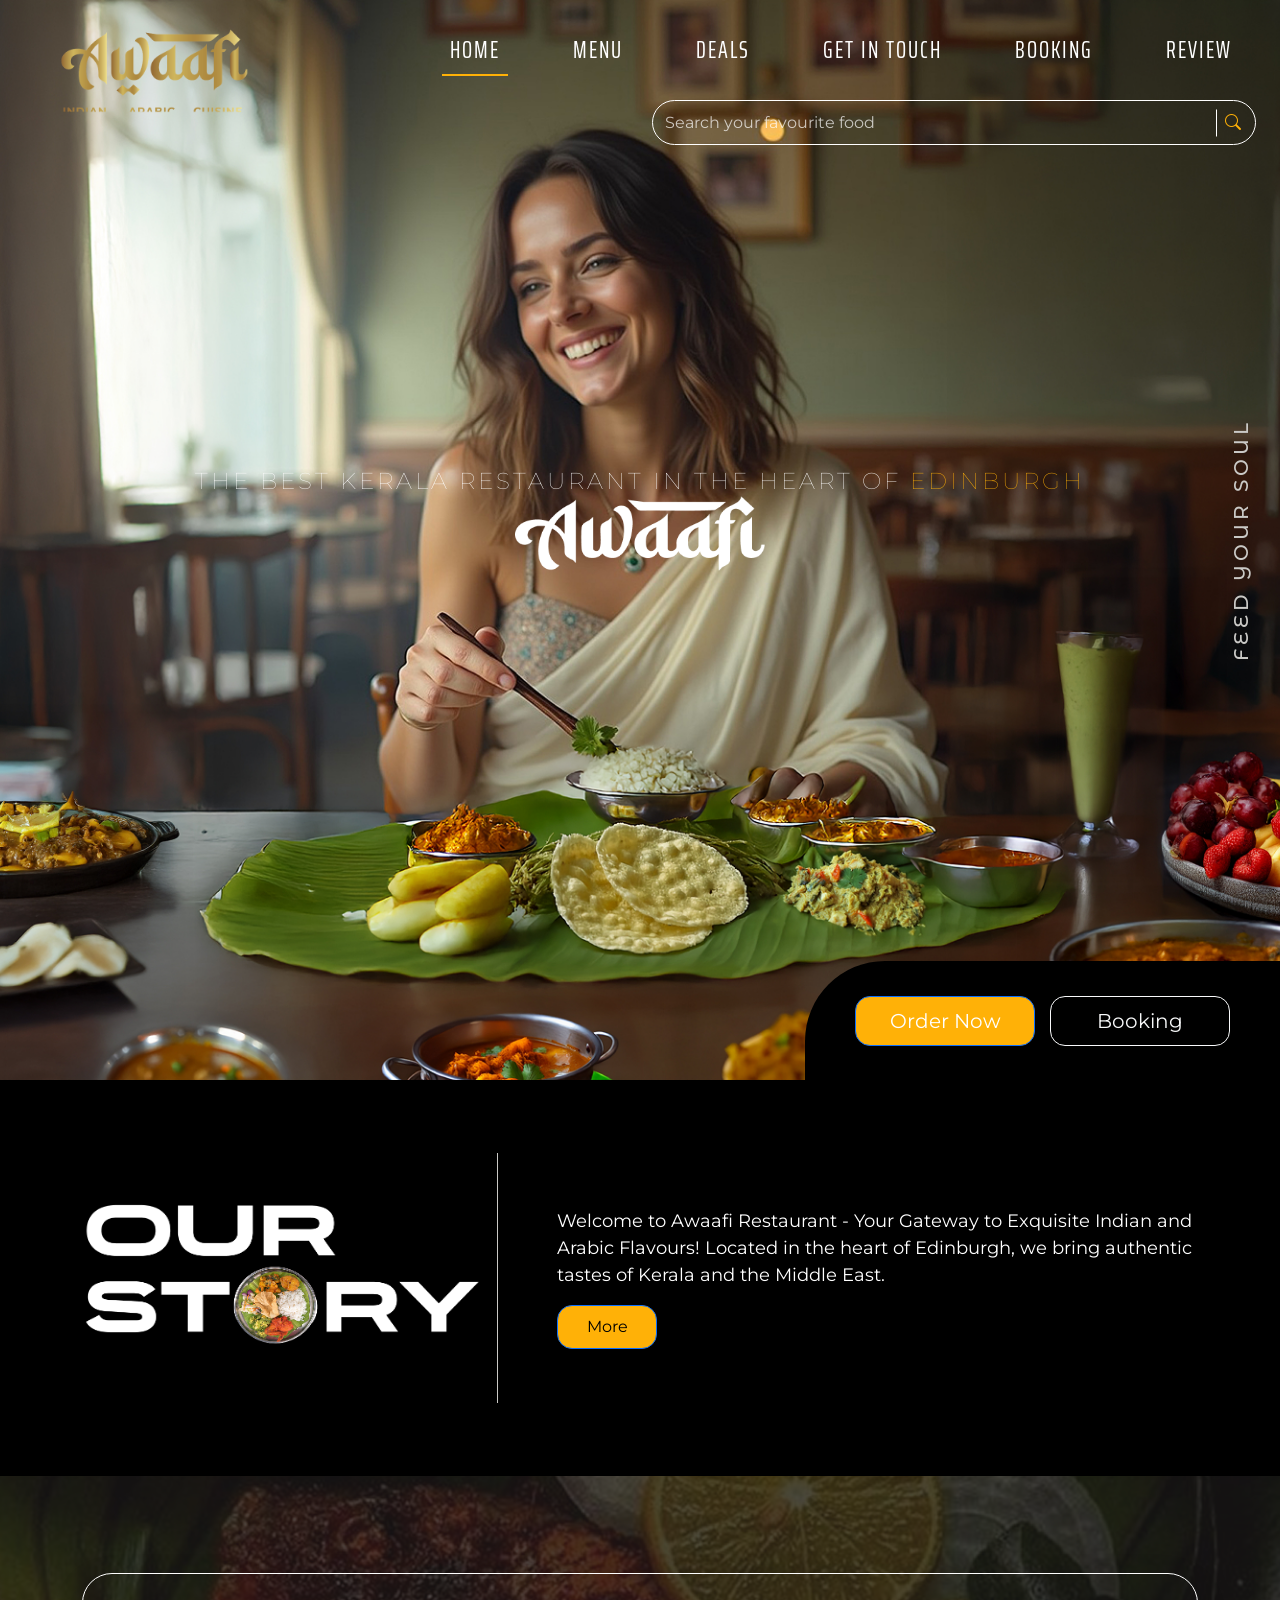
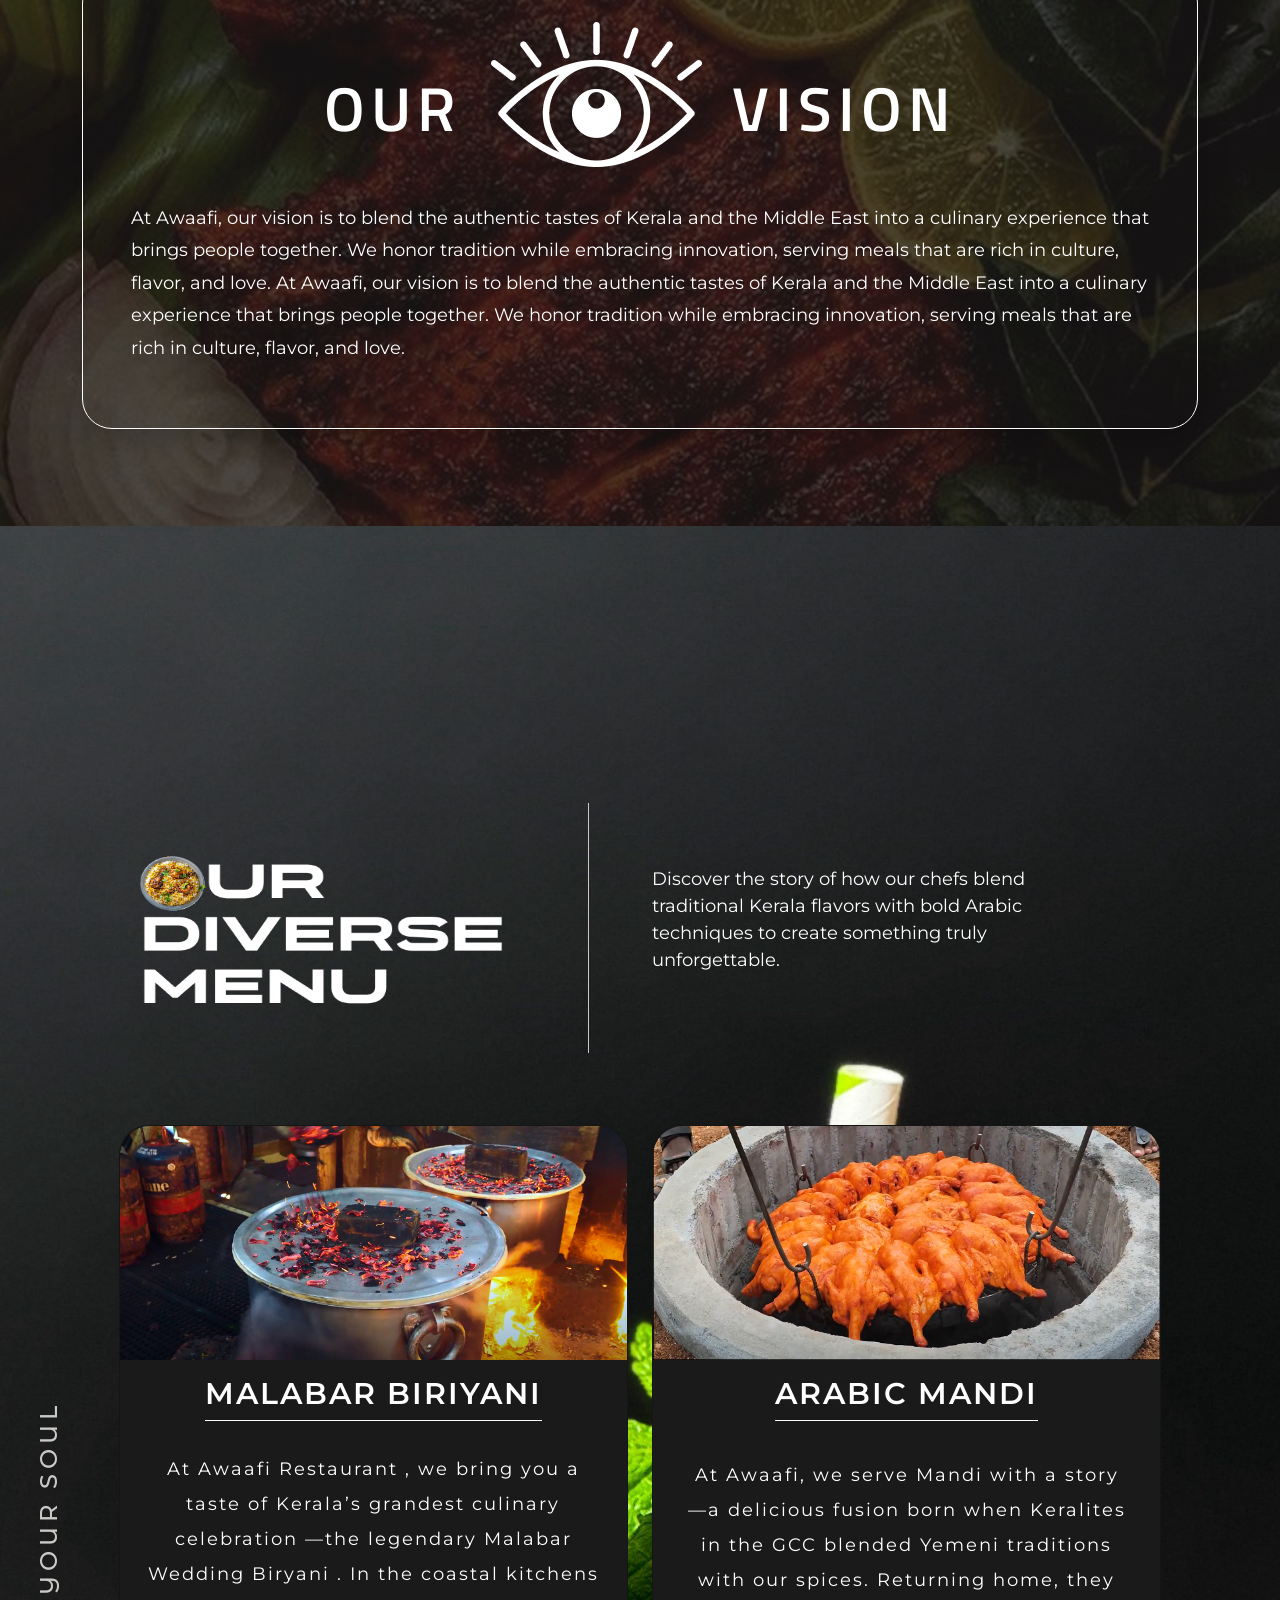
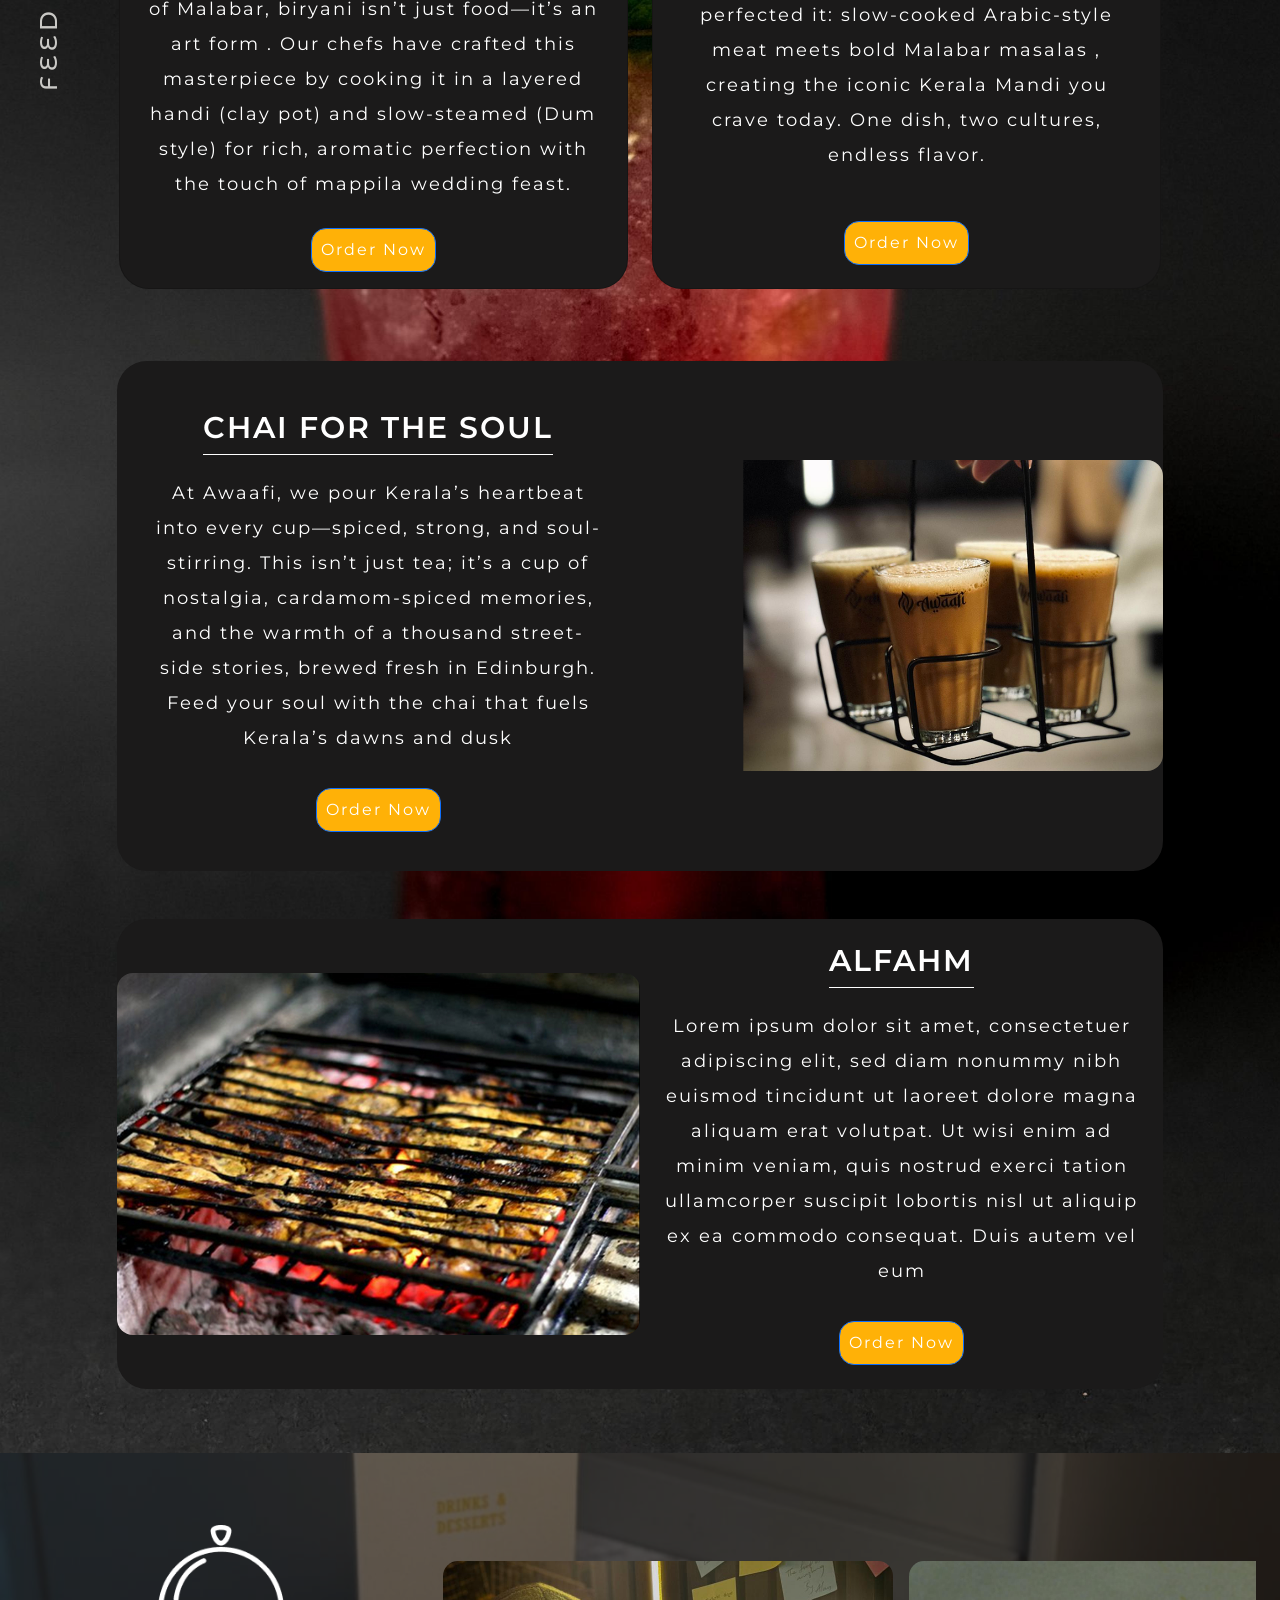
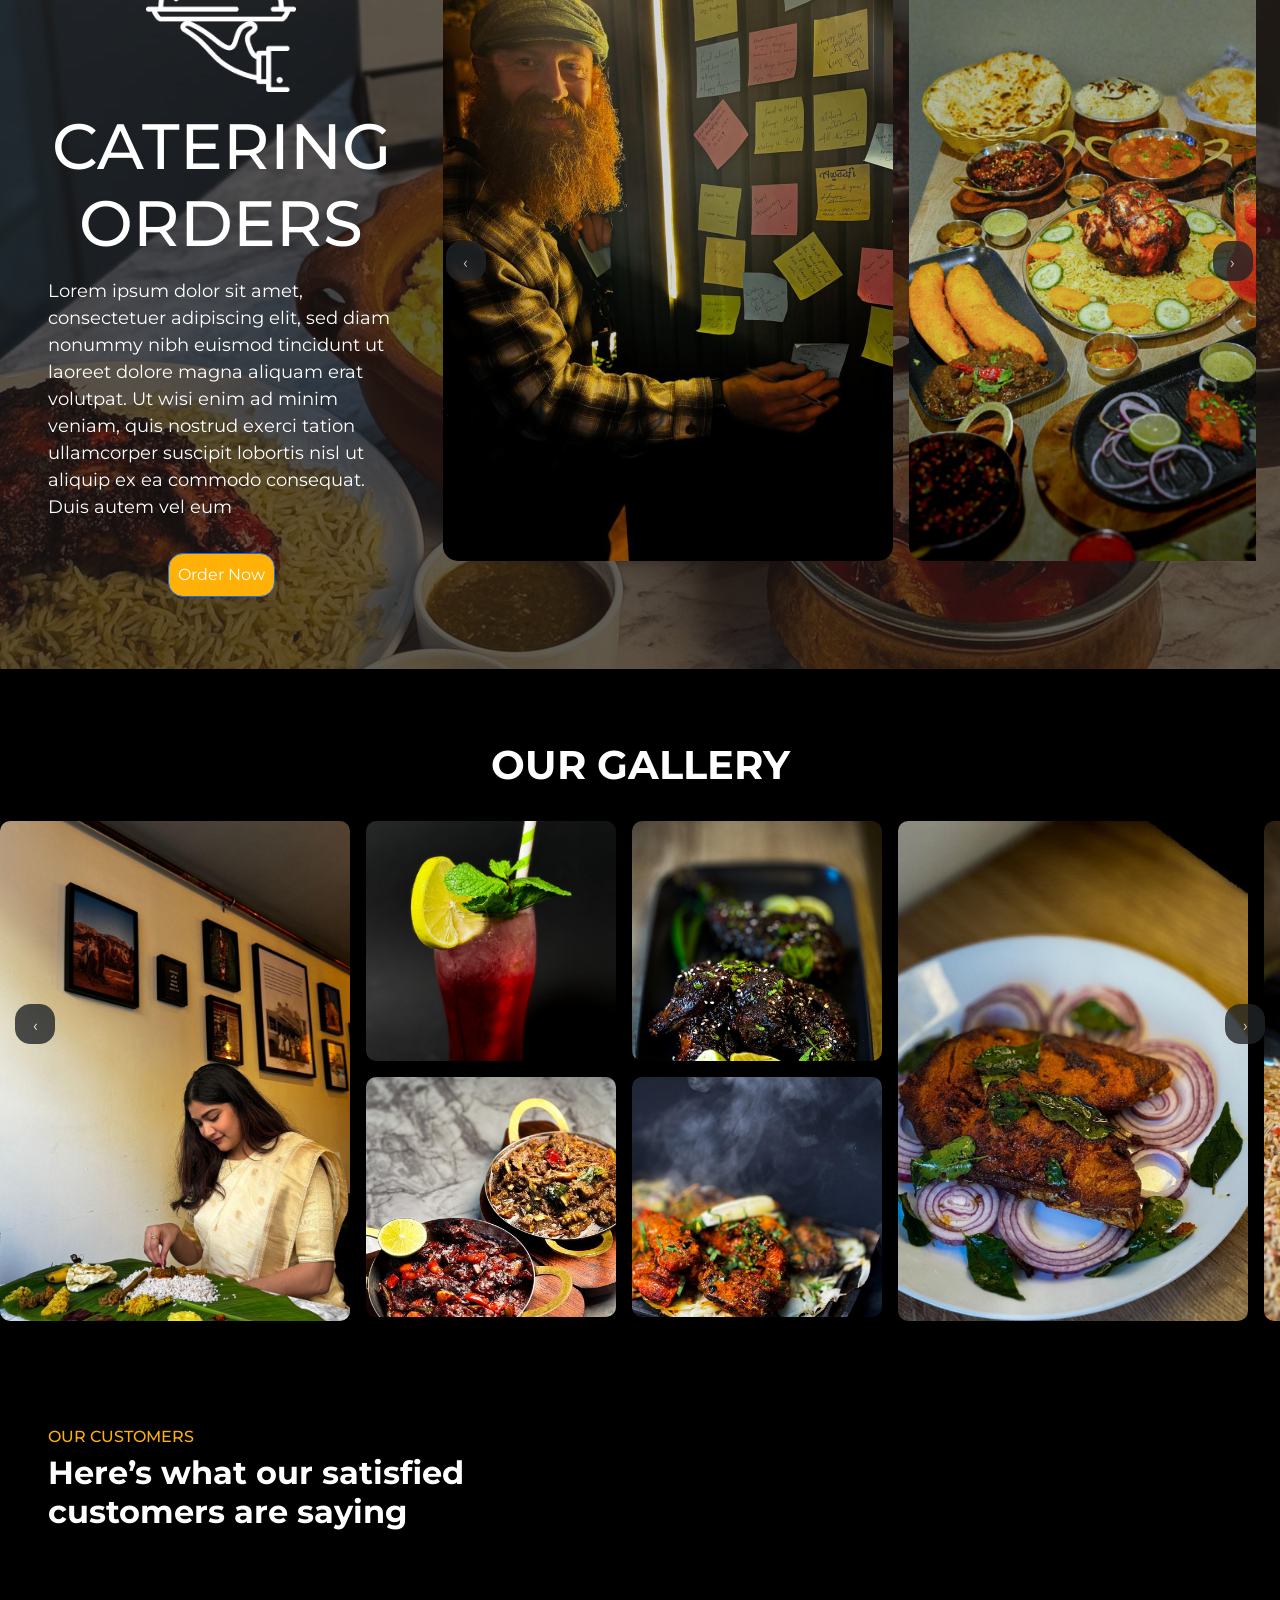
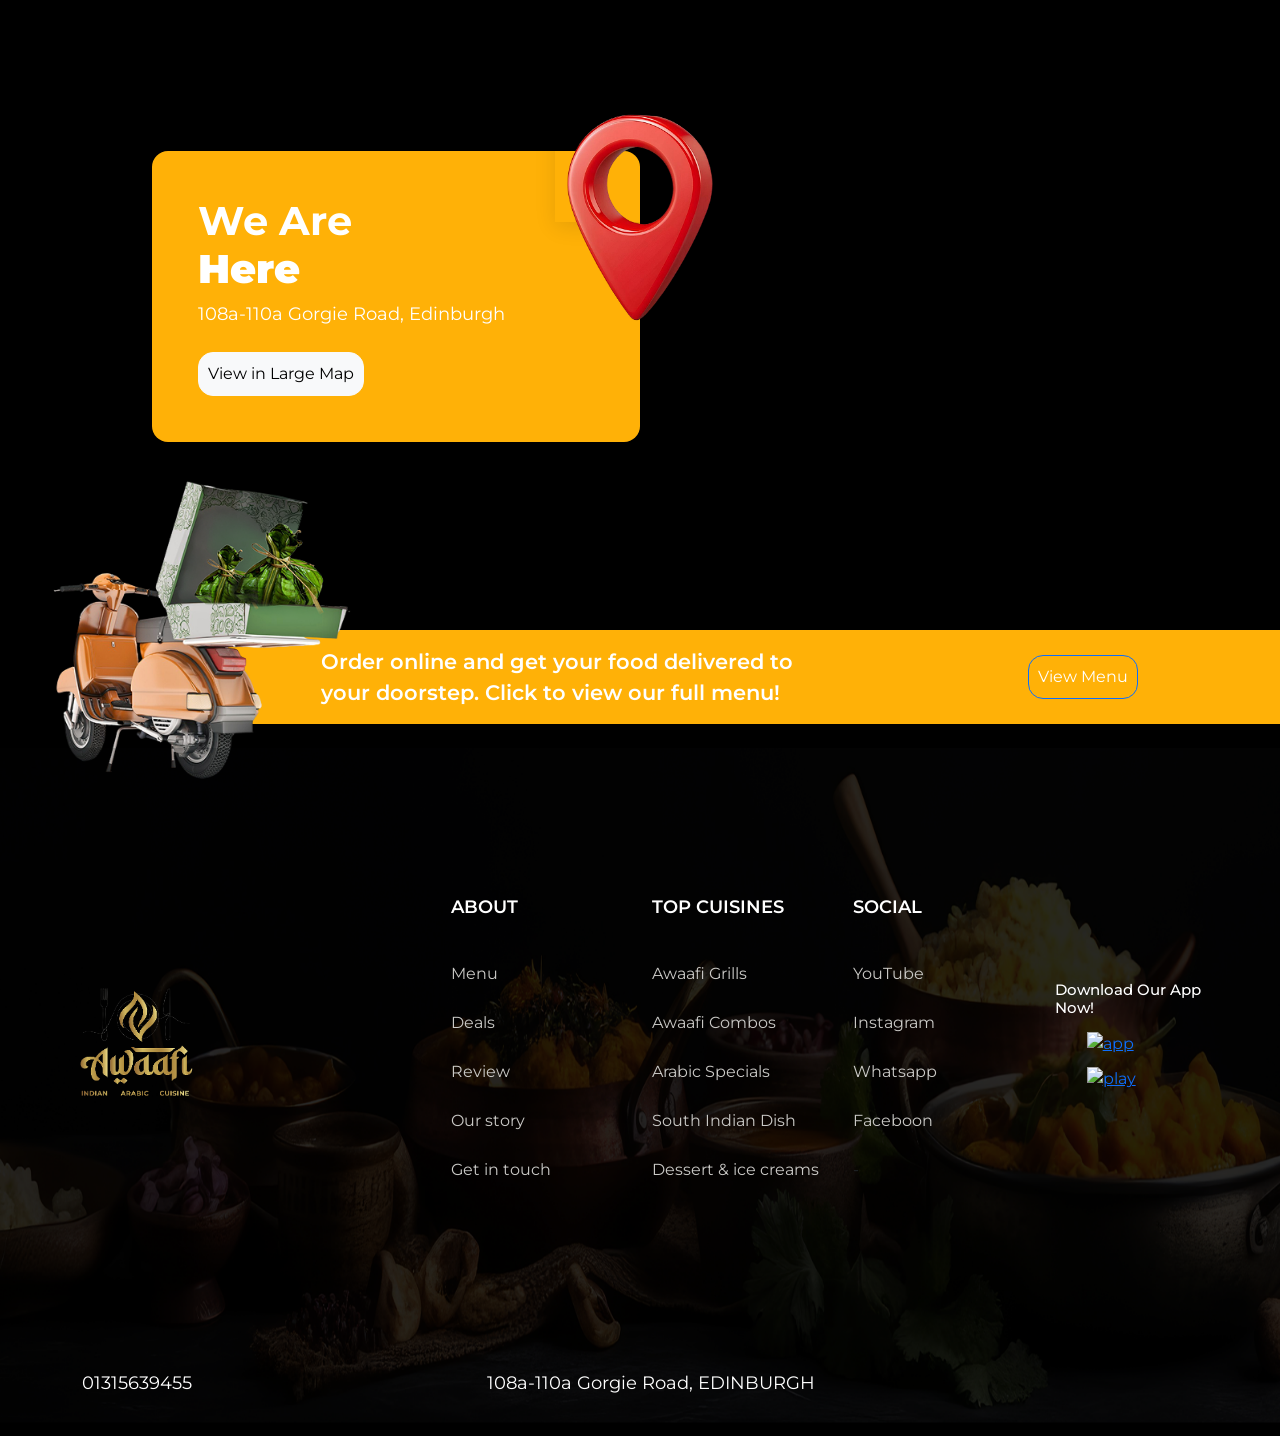
==== commit f1155ebb: "site polished with some effects and cleaned" ====
--- a/index.html
+++ b/index.html
@@ -16,8 +16,16 @@
     <link href="https://fonts.googleapis.com/css2?family=Saira:wght@100;800&display=swap" rel="stylesheet">
     <link href="https://fonts.googleapis.com/css2?family=Saira+Extra+Condensed:wght@700;800&display=swap" rel="stylesheet">
     <link href="https://fonts.googleapis.com/css2?family=Montserrat:wght@100;200;300;400;600;700;800&display=swap" rel="stylesheet">
+    <link href="https://fonts.googleapis.com/css2?family=Titillium+Web:wght@200;300;400;600;700&display=swap" rel="stylesheet">
     <link rel="stylesheet" href="assets/css/style.css">
     <link href="https://fonts.googleapis.com/css2?family=Montserrat+Alternates:wght@100;200;300;400;600;700&display=swap" rel="stylesheet">
+
+    <!-- Lightbox CSS -->
+    <link href="https://cdnjs.cloudflare.com/ajax/libs/lightbox2/2.11.4/css/lightbox.min.css" rel="stylesheet">
+
+    <!-- AOS CSS -->
+    <link href="https://cdn.jsdelivr.net/npm/aos@2.3.4/dist/aos.css" rel="stylesheet">
+
 </head>
 
 <body>
@@ -39,7 +47,7 @@
 
           <!-- Nav links -->
           <div class="collapse navbar-collapse" id="navbarNavDropdown">
-              <form class="d-block d-lg-none mt-3 w-100 position-relative" role="search">
+              <form class="d-block d-lg-none mt-3 w-100 position-relative" role="search" style="margin-bottom: 23px;">
                 <input type="search" class="form-control search-input" placeholder="Search your favourite food" aria-label="Search">
                 <span class="search-icon">
                   <span class="separator"></span>
@@ -85,11 +93,11 @@
         </div>
       </div>
     </header>
-     <div class="container d-flex flex-column justify-content-center align-items-center flex-grow-1 text-center hero-content">
+     <div class="container d-flex flex-column justify-content-center align-items-center flex-grow-1 text-center hero-content" data-aos="fade-down" data-aos-duration="1200">
       <h6 class="hero-title">The Best Kerala Restaurant in the heart of <span class="heading-highlight"> Edinburgh </span></h6>
       <img class="hero-logo img-fluid" src="assets/img/Group.png" alt="Hero Logo" class="mt-3">
     </div>
-    <div class="hero-buttons d-flex flex-column flex-md-row rounded-top-start">
+    <div class="hero-buttons d-flex flex-column flex-md-row rounded-top-start"  data-aos="fade-up" data-aos-delay="200">
       <button class="btn btn-primary btn-hero">Order Now</button>
       <button class="btn btn-outline-light btn-hero">Booking</button>
     </div>
@@ -104,63 +112,64 @@
     <div class="row align-items-center story">
   
       <div class="col-md-4 text-md-end text-center mb-3 mb-md-0">
-        <img class="story-logo" src="assets/img/ourstory.png"/>
+        <img class="story-logo" src="assets/img/ourstory.png" data-aos="zoom-in" data-aos-duration="1000"/>
       </div>
 
       <div class="col-md-1 d-none d-md-flex justify-content-center">
-        <div class="story-separator"></div>
+        <div class="story-separator" data-aos="fade-down" data-aos-delay="200"></div>
       </div>
 
 
       <div class="col-md-7 text-center text-md-start">
-        <p class="mb-3 story-text">
+        <p class="mb-3 story-text" data-aos="fade-left" data-aos-delay="400">
           Welcome to Awaafi Restaurant - Your Gateway to Exquisite Indian and Arabic Flavours!
           Located in the heart of Edinburgh, we bring authentic tastes of Kerala and the Middle East.
         </p>
-        <a href="#" class="btn btn-primary btn-story">More</a>
+        <a href="#" class="btn btn-primary btn-story" data-aos="zoom-in" data-aos-delay="600">More</a>
       </div>
     </div>
   </section>
 
   <!-- Our Vision Section -->
-  <section class="vision-section py-5">
+  <section class="vision-section py-5" data-aos="fade-up" data-aos-duration="200">
     <div class="container d-flex justify-content-center align-items-center">
-      <div class="vision-box p-4 p-md-5 text-center text-md-start">
-        <h2 class="mb-2 d-flex align-items-center justify-content-center gap-3 vision-heading">
+      <div class="vision-box p-4 p-md-5 text-center text-md-start" data-aos="zoom-in" data-aos-delay="300">
+        <h2 class="mb-2 d-flex align-items-center justify-content-center vision-heading" data-aos="fade-right" data-aos-delay="400">
           Our<img class="vision-logo img-fluid" src="assets/img/Vector.png" alt="Logo" > Vision
         </h2>
-        <p class="vision-text">
+        <p class="vision-text" data-aos="fade-left" data-aos-delay="400">
           At Awaafi, our vision is to blend the authentic tastes of Kerala and the Middle East
           into a culinary experience that brings people together. We honor tradition while embracing
           innovation, serving meals that are rich in culture, flavor, and love.
           At Awaafi, our vision is to blend the authentic tastes of Kerala and the Middle East
           into a culinary experience that brings people together. We honor tradition while embracing
           innovation, serving meals that are rich in culture, flavor, and love.
-          At Awaafi, our vision is to blend the authentic tastes of Kerala and the Middle East
-          into a culinary experience that brings people together. We honor tradition while embracing
-          innovation, serving meals that are rich in culture, flavor, and love.
+          
         </p>
       </div>
     </div>
   </section>
 
   <!-- Menu -->
-  <section class="long-section text-white py-5">
+  <section class="long-section text-white py-5" data-aos="fade-up" data-aos-duration="1000">
     <div class="container-fluid position-relative">
       <div class="vertical-left-text position-absolute">
         <h4 class="m-0">Feed your soul</h4>
       </div>
-      <div class="text-center mb-5">
-        <img src="assets/img/Awaafi-Restaurant-Edinburgh-outside.jpg" class="img-fluid rounded-4 awaafi-image" alt="Rectangle Image">
+      <div class="text-center mb-5" data-aos="fade-up">
+        <video class="img-fluid rounded-4 awaafi-image" autoplay muted loop playsinline>
+          <source src="assets/img/awaafi-video.mp4" type="video/mp4" >
+          Your browser does not support the video tag.
+        </video>
       </div>
       <div class=" row align-items-center text-dark mb-5 p-4 rounded">
         <div class="col-md-5 text-md-end text-center mb-3 mb-md-0">
-          <img class="story-logo" src="assets/img/Group-55.png"/>
-        </div>
-        <div class="col-md-1 d-none d-md-flex justify-content-center">
+          <img class="story-logo" src="assets/img/Group-55.png" data-aos="zoom-in" data-aos-delay="300"/>
+        </div>
+        <div class="col-md-1 d-none d-md-flex justify-content-center" data-aos="fade-down" data-aos-delay="200">
           <div class="story-separator"></div>
         </div>
-        <div class="col-md-6 text-center text-md-start menu-text-box">
+        <div class="col-md-6 text-center text-md-start menu-text-box" data-aos="fade-left" data-aos-delay="400">
           <p class="mb-3 ">
             Discover the story of how our chefs blend traditional Kerala flavors with bold Arabic techniques to create something truly unforgettable.
           </p>
@@ -170,7 +179,7 @@
 
       <div class="row mb-5 justify-content-center d-flex">
         <div class="col-md-5 mb-4">
-          <div class="card h-100 text-dark">
+          <div class="card h-100 text-dark" data-aos="fade-right" data-aos-delay="200">
             <img src="assets/img/image 12.jpg" class="card-img-top image-fluid rounder-4" alt="Biryani">
             <div class="card-body text-center">
               <h3 class="card-title">MALABAR BIRIYANI</h3>
@@ -181,7 +190,7 @@
         </div>
 
         <div class="col-md-5 mb-4">
-          <div class="card h-100 text-dark">
+          <div class="card h-100 text-dark" data-aos="fade-left" data-aos-delay="400">
             <img src="assets/img/image 12.png" class="card-img-top image-fluid rounder-4" alt="Mandi">
             <div class="card-body text-center">
               <h3 class="card-title">ARABIC MANDI</h3>
@@ -192,8 +201,8 @@
           </div>
         </div>
 
-        <div class="col-md-5 mb-4 d-lg-none">
-          <div class="card h-100 text-dark">
+        <div class="col-md-5 mb-4 d-lg-none" >
+          <div class="card h-100 text-dark" data-aos="fade-up" data-aos-delay="200">
             <img src="assets/img/image 13.png" class="card-img-top image-fluid rounder-4" alt="Biryani">
             <div class="card-body text-center">
               <h3 class="card-title">CHAI FOR THE SOUL</h3>
@@ -205,7 +214,7 @@
         </div>
 
         <div class="col-md-5 mb-4 d-lg-none">
-          <div class="card h-100 text-dark">
+          <div class="card h-100 text-dark" data-aos="fade-down" data-aos-delay="400">
             <img src="assets/img/Screenshot 2025-05-03 at 7.13.16 AM 1.jpg" class="card-img-top image-fluid rounder-4" alt="Mandi">
             <div class="card-body text-center">
               <h3 class="card-title">ALFAHM</h3>
@@ -218,7 +227,7 @@
       </div>
 
       <div class="card-wrapper">
-        <div class="row align-items-center mb-5 col-10 h-card">
+        <div class="row align-items-center mb-5 col-10 h-card" data-aos="fade-right" data-aos-delay="200">
           <div class="col-md-6 chai-text">
             <h3 class="card-title">CHAI FOR THE SOUL</h3>
             <p>At Awaafi, we pour Kerala’s heartbeat into every cup—spiced, strong, and soul-stirring. This isn’t just tea; it’s a cup of nostalgia, cardamom-spiced memories, and the warmth of a thousand street-side stories, brewed fresh in Edinburgh.  
@@ -231,7 +240,7 @@
           
         </div>
 
-        <div class="row align-items-center mb-3 col-10 h-card">
+        <div class="row align-items-center mb-3 col-10 h-card" data-aos="fade-left" data-aos-delay="300">
           <div class="col-md-6 text-center p-0">
             <img src="assets/img/Screenshot 2025-05-03 at 7.13.16 AM 1.jpg" class="img-fluid rounded-4 object-fit-cover"  alt="Shawaya">
           </div>
@@ -254,15 +263,15 @@
 
         <div class="col-lg-4 col-md-5 mb-4 mb-md-0">
           <div class="glass-card p-4 rounded catering-card">
-            <img src="assets/img/CATERING-LOGO.png" alt="Logo" class="mb-3 catering-logo">
-            <h2 class="mb-3 catering-heading text-center">CATERING ORDERS</h2>
-            <p class="catering-text">Lorem ipsum dolor sit amet, consectetuer adipiscing elit, sed diam nonummy nibh euismod tincidunt ut laoreet dolore  magna aliquam erat volutpat. Ut wisi enim ad minim veniam, quis nostrud exerci tation ullamcorper suscipit lobortis nisl ut aliquip ex ea commodo consequat. Duis autem vel eum</p>
-            <a href="#" class ="btn btn-primary mt-3 position-relative">Order Now</a>
+            <img src="assets/img/CATERING-LOGO.png" alt="Logo" class="mb-3 catering-logo" data-aos="fade-left" data-aos-delay="200">
+            <h2 class="mb-3 catering-heading text-center" data-aos="zoom-in" data-aos-delay="400">CATERING ORDERS</h2>
+            <p class="catering-text" data-aos="fade-right" data-aos-delay="500">Lorem ipsum dolor sit amet, consectetuer adipiscing elit, sed diam nonummy nibh euismod tincidunt ut laoreet dolore  magna aliquam erat volutpat. Ut wisi enim ad minim veniam, quis nostrud exerci tation ullamcorper suscipit lobortis nisl ut aliquip ex ea commodo consequat. Duis autem vel eum</p>
+            <a href="#" class ="btn btn-primary mt-3 position-relative" data-aos="fade-left" data-aos-delay="200">Order Now</a>
           </div>
         </div>
 
         <div class="col-md-7 col-lg-8 position-relative overflow-hidden r-0">
-          <div id="photoScroll" class="d-flex gap-3 overflow-auto image-strip pe-5">
+          <div id="photoScroll" class="d-flex gap-3 overflow-auto image-strip pe-5" data-aos="zoom-in" data-aos-delay="500">
             <img src="assets/img/IMG-20250515-WA0009.jpg" class="scroll-img" alt="Customer 1">
             <img src="assets/img/IMG-20250515-WA0010.jpg" class="scroll-img" alt="Customer 2">
             <img src="assets/img/IMG-20250515-WA0020.jpg" class="scroll-img" alt="Customer 3">
@@ -288,20 +297,43 @@
       <h3 class="gallery-heading fw-bolder fs-1 mb-2 p-4">OUR GALLERY</h3>
 
       <!-- Scrollable container -->
-      <div id="galleryScroll" class="d-flex gap-3  gallery-wrapper">
-        <img src="assets/img/IMG-20250515-WA0016.jpg" class="gallery-img portrait" alt="Portrait 1">
-        <div class="d-flex flex-column gap-3">
-          <img src="assets/img/IMG-20250515-WA0012.jpg" class="gallery-img square" alt="Square 1">
-          <img src="assets/img/IMG-20250515-WA0018.jpg" class="gallery-img square" alt="Square 2">
-        </div>
-        <div class="d-flex flex-column gap-3">
-          <img src="assets/img/IMG-20250515-WA0021.jpg" class="gallery-img square" alt="Square 3">
-          <img src="assets/img/IMG-20250515-WA0013.jpg" class="gallery-img square" alt="Square 4">
-        </div>
-        <img src="assets/img/IMG-20250515-WA0015.jpg" class="gallery-img portrait" alt="Portrait 2">
-        <img src="assets/img/IMG-20250515-WA0022.jpg" class="gallery-img portrait" alt="Portrait 2">
-        <img src="assets/img/IMG-20250515-WA0025.jpg" class="gallery-img portrait" alt="Portrait 2">
-      </div>
+    <div id="galleryScroll" class="d-flex gap-3 gallery-wrapper">
+
+      <!-- Portrait -->
+      <a href="assets/img/IMG-20250515-WA0016.jpg" data-lightbox="gallery">
+        <img src="assets/img/IMG-20250515-WA0016.jpg" class="gallery-img portrait" alt="Portrait 1" data-aos="zoom-in" data-aos-delay="200">
+      </a>
+      <!-- 2 Squares -->
+      <div class="d-flex flex-column gap-3">
+        <a href="assets/img/IMG-20250515-WA0012.jpg" data-lightbox="gallery">
+          <img src="assets/img/IMG-20250515-WA0012.jpg" class="gallery-img square" alt="Square 1" data-aos="zoom-in" data-aos-delay="200">
+        </a>
+        <a href="assets/img/IMG-20250515-WA0018.jpg" data-lightbox="gallery">
+          <img src="assets/img/IMG-20250515-WA0018.jpg" class="gallery-img square" alt="Square 2" data-aos="zoom-in" data-aos-delay="200">
+        </a>
+      </div>
+
+      <!-- 2 Squares -->
+      <div class="d-flex flex-column gap-3">
+        <a href="assets/img/IMG-20250515-WA0021.jpg" data-lightbox="gallery">
+          <img src="assets/img/IMG-20250515-WA0021.jpg" class="gallery-img square" alt="Square 3" data-aos="zoom-in" data-aos-delay="100">
+        </a>
+        <a href="assets/img/IMG-20250515-WA0013.jpg" data-lightbox="gallery">
+          <img src="assets/img/IMG-20250515-WA0013.jpg" class="gallery-img square" alt="Square 4" data-aos="zoom-in" data-aos-delay="100">
+        </a>
+      </div>
+
+      <!-- More Portraits -->
+      <a href="assets/img/IMG-20250515-WA0015.jpg" data-lightbox="gallery">
+        <img src="assets/img/IMG-20250515-WA0015.jpg" class="gallery-img portrait" alt="Portrait 2" data-aos="zoom-in" data-aos-delay="200">
+      </a>
+      <a href="assets/img/IMG-20250515-WA0022.jpg" data-lightbox="gallery">
+        <img src="assets/img/IMG-20250515-WA0022.jpg" class="gallery-img portrait" alt="Portrait 3" data-aos="zoom-in" data-aos-delay="200">
+      </a>
+      <a href="assets/img/IMG-20250515-WA0025.jpg" data-lightbox="gallery">
+        <img src="assets/img/IMG-20250515-WA0025.jpg" class="gallery-img portrait" alt="Portrait 4" data-aos="zoom-in" data-aos-delay="200">
+      </a>
+    </div>
 
       <!-- Arrows -->
       <button onclick="scrollGallery(-300)" class="gallery-arrow left-arrow btn btn-dark">
@@ -319,109 +351,79 @@
     <div class="container-fluid px-5 position-relative ">
       <!-- Section heading -->
       <div class="row mb-4">
-        <div class="col-12">
+        <div class="col-12" data-aos="fade-up">
           <h6 class="review-heading">OUR CUSTOMERS</h6>
           <h2 class="fw-bold">Here’s what our satisfied <br>
             customers are saying</h2>
         </div>
       </div>
 
-      <div class="row align-items-start">
-        <!-- Left: Review cards -->
-        <div class="col-md-8 col-lg-9 col-sm-12 position-relative">
-          <div id="reviewScroll" class="d-flex flex-column gap-3 review-wrapper pe-3">
-
-            <!-- Review Card -->
-            <div class="card p-3 rounded-4 shadow-sm">
-              <p>"The food was incredibly delicious and arrived hot! Will order again."</p>
-              <small class="text-muted">– Rahul Ram</small>
-            </div>
-
-            <div class="card p-3 rounded-4 shadow-sm">
-              <p>"Best biryani in Edinburgh. Felt like I was back in Kerala!"</p>
-              <small class="text-muted">– Ayesha M.</small>
-            </div>
-
-            <div class="card p-3 rounded-4 shadow-sm">
-              <p>"Loved the Mandi! Authentic flavors and friendly staff."</p>
-              <small class="text-muted">– James L.</small>
-            </div>
-
-            <div class="card p-3 rounded-4 shadow-sm">
-              <p>"The chai is addictive. Highly recommend the Malabar combo!"</p>
-              <small class="text-muted">– Roma K.</small>
-            </div>
-
-            <!-- Add more reviews as needed -->
-          </div>
-
-          <button class="scroll-arrow up-arrow btn btn-light shadow-sm" onclick="scrollReviews(-150)">↑</button>
-          <button class="scroll-arrow down-arrow btn btn-light shadow-sm" onclick="scrollReviews(150)">↓</button>
-        </div>
-
-        <div class="testimonial-image col-md-4 col-lg-3 text-center mt-4 mt-md-0">
-          <img src="assets/img/Group-56.png" class="img-fluid rounded portrait-review" alt="Testimonial Photo" />
-        </div>
+      <div class="row align-items-start" data-aos="fade-up">
+        <script defer async src='https://cdn.trustindex.io/loader.js?eee62df4600055600206e88b77e'></script>
       </div>
     </div>
   </section>
 
   <!-- Map Section -->
-  <section class="map-section">
-    <div class="container">
-      <div class="position-relative rounded-4 shadow d-flex flex-column flex-md-row align-items-center">
-        
-        <div class="map-icon text-center position-absolute translate-middle bg-transparent">
-          <img src="assets/img/red-pin-with-large-letter-o-it 1.png" alt="Map Pin" width="150px" height="230px">
-        </div>
-
-
-        <div class="col-md-6 text-center col-sm-6 text-md-start rounded-4  map-left-box">
-          <h2 class="fw-bolder fs-1">We Are <br> <strong>Here</strong> </h2>
-          <p>108a-110a Gorgie Road, Edinburgh</p>
-          <a href="https://maps.google.com/maps?ll=55.938397,-3.230543&z=22&t=m&hl=en&gl=US&mapclient=embed&cid=1328543411101520946"
-            target="_blank" class="btn btn-light mt-2 img-fluid">
-            View in Large Map
-          </a>
-        </div>
-
-        <div class="col-md-6 col-sm-6 p-0 m-0 map-box">
-          <iframe 
-            src="https://www.google.com/maps/embed?pb=!1m18!1m12!1m3!1d2244.052646931837!2d-3.232717584140301!3d55.93838518060501!2m3!1f0!2f0!3f0!3m2!1i1024!2i768!4f13.1!3m3!1m2!1s0x4887c70eeaa86929%3A0x126278637fc9ee82!2s110a%20Gorgie%20Rd%2C%20Edinburgh%20EH11%202NP!5e0!3m2!1sen!2suk!4v1683700281245!5m2!1sen!2suk" 
-            width="100%" height="100%" style="border:0; border-radius: 10px;" allowfullscreen="" loading="lazy">
-          </iframe>
-        </div>
-        <!-- <div class="map-dust text-center translate-middle bg-transparent">
-          <img class="img-fluid" src="assets/img/dust 12.png" alt="">
-        </div> -->
-      </div>
-    </div>
-  </section>
+   
+  <section class="map-section" data-aos="fade-up" data-aos-duration="1000">
+  <div class="container">
+    <div class="position-relative rounded-4 shadow d-flex flex-column flex-md-row align-items-center">
+
+      <!-- Pin Icon Animation -->
+      <div class="map-icon text-center position-absolute translate-middle bg-transparent" 
+           data-aos="zoom-in" data-aos-delay="100">
+        <img src="assets/img/red-pin-with-large-letter-o-it 1.png" alt="Map Pin" width="150" height="230">
+      </div>
+
+      <!-- Left Box -->
+      <div class="col-md-6 text-center col-sm-6 text-md-start rounded-4 map-left-box"
+           data-aos="fade-right" data-aos-delay="200">
+        <h2 class="fw-bolder fs-1">We Are <br><strong>Here</strong></h2>
+        <p>108a-110a Gorgie Road, Edinburgh</p>
+        <a href="https://maps.google.com/maps?ll=55.938397,-3.230543&z=22&t=m&hl=en&gl=US&mapclient=embed&cid=1328543411101520946"
+           target="_blank" class="btn btn-light mt-2 img-fluid">
+          View in Large Map
+        </a>
+      </div>
+
+      <!-- Map -->
+      <div class="col-md-6 col-sm-6 p-0 m-0 map-box"
+           data-aos="fade-left" data-aos-delay="300">
+        <iframe 
+          src="https://www.google.com/maps/embed?pb=!1m18!1m12!1m3!1d2244.052646931837!2d-3.232717584140301!3d55.93838518060501!2m3!1f0!2f0!3f0!3m2!1i1024!2i768!4f13.1!3m3!1m2!1s0x4887c70eeaa86929%3A0x126278637fc9ee82!2s110a%20Gorgie%20Rd%2C%20Edinburgh%20EH11%202NP!5e0!3m2!1sen!2suk!4v1683700281245!5m2!1sen!2suk" 
+          width="100%" height="100%" style="border:0; border-radius: 10px;" allowfullscreen="" loading="lazy">
+        </iframe>
+      </div>
+
+    </div>
+  </div>
+</section>
 
   <!-- Callout Section with Scooter -->
   <section class="callout-section py-4 mt-4">
     <div class="container-fluid d-flex align-items-center justify-content-end  callout p-0">
 
-      <div class="scooter-img flex-shrink-0">
-        <img src="assets/img/hamburger-delivery-3d-rendering 2.png" alt="Scooter" class="img-fluid" >
+      <div class="scooter-img flex-shrink-0" >
+        <img src="assets/img/hamburger-delivery-3d-rendering 2.png" alt="Scooter" class="img-fluid" data-aos="fade-right" data-aos-delay="300">
       </div>
 
       <div class="flex-grow-1 px-4 py-3 d-flex justify-content-around align-items-center flex-wrap callout-box">
-        <p class="mb-2 mb-md-0 fw-semibold">
+        <p class="mb-2 mb-md-0 fw-semibold" data-aos="fade-left" data-aos-delay="200">
           Order online and get your food delivered to <br>your doorstep. Click to view our full menu!
         </p>
-        <a href="#" class="btn btn-primary">View Menu</a>
+        <a href="#" class="btn btn-primary" data-aos="zoom-in" data-aos-delay="600">View Menu</a>
       </div>
 
     </div>
   </section>
 
   <!--====== FOOTER ONE PART START ======-->
-  <footer class="footer-area footer-one">
+  <footer class="footer-area footer-one" data-aos="fade-up">
     <div class="footer-widget">
         <div class="container-fluid p-5">
           <div class="footer-aligner row">
-              <div class="col-xl-4 col-lg-3 col-sm-12">
+              <div class="col-xl-4 col-lg-3 col-sm-12" data-aos="fade-up" data-aos-delay="100">
                 <div class="f-about">
                     <div class="footer-logo">
                       <a href="javascript:void(0)">
@@ -430,7 +432,7 @@
                     </div>
                 </div>
               </div>
-              <div class="col-xl-2 col-lg-2 col-sm-4">
+              <div class="col-xl-2 col-lg-2 col-sm-4" data-aos="fade-up" data-aos-delay="200">
                 <div class="footer-link">
                     <h6 class="footer-title">ABOUT</h6>
                     <ul>
@@ -443,7 +445,7 @@
                 </div>
                 <!-- footer link -->
               </div>
-              <div class="col-xl-2 col-lg-3 col-sm-4">
+              <div class="col-xl-2 col-lg-3 col-sm-4" data-aos="fade-up" data-aos-delay="300">
                 <div class="footer-link">
                     <h6 class="footer-title">TOP CUISINES</h6>
                     <ul>
@@ -457,7 +459,7 @@
                 <!-- footer link -->
                 
               </div>
-              <div class="col-xl-2 col-lg-3 col-sm-4">
+              <div class="col-xl-2 col-lg-3 col-sm-4" data-aos="fade-up" data-aos-delay="400">
                 <div class="footer-link">
                     <h6 class="footer-title">SOCIAL</h6>
                     <ul>
@@ -470,7 +472,7 @@
                 </div>
                 <!-- End Footer Contact -->
               </div>
-              <div class="footer-app-store col-xl-2 col-lg-2 col-sm-4">
+              <div class="footer-app-store col-xl-2 col-lg-2 col-sm-4" data-aos="fade-up" data-aos-delay="500">
                     <h5 class="download-title">Download Our App Now!</h5>
                     <ul>
                       <li>
@@ -500,7 +502,7 @@
     <div class="footer-copyright">
         <div class="container">
           <div class="row">
-              <div class="col-lg-12">
+              <div class="col-lg-12" data-aos="fade-up" data-aos-delay="200">
                 <div
                     class="
                     copyright
@@ -568,5 +570,18 @@
 
 
   <script src="https://cdn.jsdelivr.net/npm/bootstrap@5.3.3/dist/js/bootstrap.bundle.min.js"></script>
+  <!-- AOS JS -->
+  <script src="https://cdn.jsdelivr.net/npm/aos@2.3.4/dist/aos.js"></script>
+  <script>
+    AOS.init({
+      duration: 1000,
+      offset: 100,
+      once: true
+    });
+  </script>
+  <!-- Lightbox JS -->
+  <script src="https://cdnjs.cloudflare.com/ajax/libs/lightbox2/2.11.4/js/lightbox.min.js"></script>
+
+
 </body>
 </html>
--- a/assets/css/style.css
+++ b/assets/css/style.css
@@ -7,10 +7,16 @@
   --text-secondary: #FFB107;
 }
 
+html, body {
+  overflow-x: hidden;
+}
+
 body{
   font-family: 'Montserrat', sans-serif;
   background-color: var(--bg-primary) !important;;
   color: var(--text-primary);
+  overflow-x: hidden;
+  overflow-y: hidden;
 }
 
 p{
@@ -34,10 +40,14 @@
 }
 
 /* Navbar */
-
-.logo{
-  height: 126px;
-  width: 265px;
+  
+  .nav-link-wrapper {
+    gap: 1.5rem;
+  }
+
+  .logo{
+  height: 100px;
+  width: 200px;
   margin-top: 50px;
 }
 
@@ -153,6 +163,10 @@
     padding: 0.5rem 0;
 
   }
+  
+    .nav-link::after {
+    width: 40px;
+    }
 
   .nav-link-wrapper {
     gap: 1.25rem;
@@ -161,9 +175,13 @@
 }
 
 @media (max-width: 576px) {
+  
   .nav-link {
     font-size: 1rem;
   }
+     .nav-link::after {
+      width:34px;
+     }
 
   .search-input {
     height: 38px;
@@ -171,9 +189,10 @@
   }
 
   .logo{
-  height: 66px;
-  width: 125px;
-  margin-top: 10px;
+        height: 53px;
+        width: 100px;
+        margin-top: 10px;
+        margin-left: -10px;
 }
 }
 
@@ -190,12 +209,13 @@
   .hero-title{
     font-family: 'Montserrat', sans-serif;
     font-weight: 100;
-    font-size: 25px; 
-    line-height: 35px;
     margin: 0 auto;
     text-transform: uppercase;
-    letter-spacing: 5px;
     color: var(--text-primary);
+    font-size: 23px;
+    line-height: 30px;
+    letter-spacing: 3px;
+    padding: 0 1rem;
   }
 
 
@@ -213,7 +233,6 @@
   transform: translateY(-50%) rotate(180deg);
   transform-origin: center;
   font-family: 'Montserrat Alternates', sans-serif;
-  font-size: 30px;
   color: #CAC9C6;
   text-align: right;
   text-transform: uppercase;
@@ -221,6 +240,10 @@
   writing-mode: vertical-lr;
   text-orientation: sideways-right;
 }
+
+  .hero-text-right h4{
+    font-size: 20px;
+  }
 
   .hero-buttons{
     justify-content: space-evenly;
@@ -242,14 +265,13 @@
     font-size: 20px;
   }
 
+    .hero-logo{
+    width: 250px;
+    height: 75px;
+  }
+
 @media (max-width: 1266px) {
-  .hero-title {
-    font-size: 23px;
-    line-height: 30px;
-    letter-spacing: 3px;
-    padding: 0 1rem;
-    letter-spacing: 4px;
-  }
+
 
   .hero-buttons {
     width: 100%;
@@ -278,10 +300,7 @@
     right: 10px;
   }
 
-  .hero-logo{
-    width: 250px;
-    height: 75px;
-  }
+
 }
 
 @media (max-width: 992px) {
@@ -417,7 +436,7 @@
   content: '';
   position: absolute;
   inset: 0;
-  background-color: rgb(26 23 23 / 69%);
+  background-color: rgb(26 23 23 / 79%);
   z-index: 0; 
 }
 
@@ -435,10 +454,13 @@
 }
 
 .vision-heading {
-  font-size: 72px;
+  font-size: 62px;
   text-transform: uppercase;
-  font-family: 'Saira Extra Condensed', sans-serif;
-  letter-spacing: 2px;
+  font-family: 'Titillium Web', sans-serif;
+  letter-spacing: 6px;
+  gap: 30px;
+  font-weight: 600;
+
 }
 
 .vision-text {
@@ -476,7 +498,8 @@
 
 @media (max-width: 576px) {
   .vision-heading {
-    font-size: 36px;
+    font-size: 30px;
+    gap: 2px;
   }
 
   .vision-text {
@@ -497,10 +520,6 @@
   color: white;
 }
 
-.awaafi-image{
-  width: 1251px;
-  height: 547px;
-}
 
 .vertical-left-text{
   position: absolute;
@@ -519,7 +538,6 @@
 }
 
 .card{
-  font-family: 'Saira Extra Condensed', sans-serif;
   letter-spacing: 2px;
   line-height: 35px;
   background-color: var(--bg-card);
@@ -537,8 +555,8 @@
   display: inline-block;
   padding-bottom: 6px;
   margin-bottom: 15px;
-  font-weight: 200;
-  font-size: 40px;
+  font-weight: 600;
+  font-size: 30px;
   color: var(--text-primary);
 }
 
@@ -566,7 +584,6 @@
 }
 
 .h-card{
-  font-family: 'Saira Extra Condensed', sans-serif;
   letter-spacing: 2px;
   line-height: 35px;
   background-color: var(--bg-card);
@@ -587,7 +604,7 @@
 }
 
 .chai-text{
-  padding-left: 116px;
+  padding: 39px;
   margin-top: 10px;
 }
 
@@ -680,7 +697,6 @@
   margin-right: 15px;
 }
 
-/* Make carousel show half next image */
 
 
 .image-carousel-section::before {
@@ -754,6 +770,27 @@
   transition: transform 0.6s ease;
 }
 
+@media (max-width: 966px) {
+  .catering-heading {
+    font-size: 2.5rem;
+  }
+
+  .catering-logo {
+    width: 90px;
+  }
+}
+
+@media (max-width: 480px) {
+  .catering-heading {
+    font-size: 1.8rem;
+  }
+
+  .catering-logo {
+    width: 70px;
+  }
+}
+
+
 .gallery-wrapper {
   scroll-behavior: smooth;
   white-space: nowrap;
@@ -768,6 +805,15 @@
   object-fit: cover;
   border-radius: 10px;
   flex-shrink: 0;
+  transition: transform 0.4s ease, box-shadow 0.3s ease, filter 0.3s ease;
+  cursor: pointer;
+  border-radius: 10px;
+}
+
+.gallery-img:hover {
+  transform: scale(1.05);
+  filter: brightness(1.1);
+  box-shadow: 0 8px 20px rgba(0, 0, 0, 0.3);
 }
 
 .gallery-img.portrait {
@@ -1221,9 +1267,11 @@
 .footer-one .social li {
   display: inline-block;
   margin-right: 15px;
+  color: #FFB107;
 }
 .footer-one .social li:last-child {
   margin-right: 0;
+
 }
 .footer-one .social li a {
   font-size: 18px;
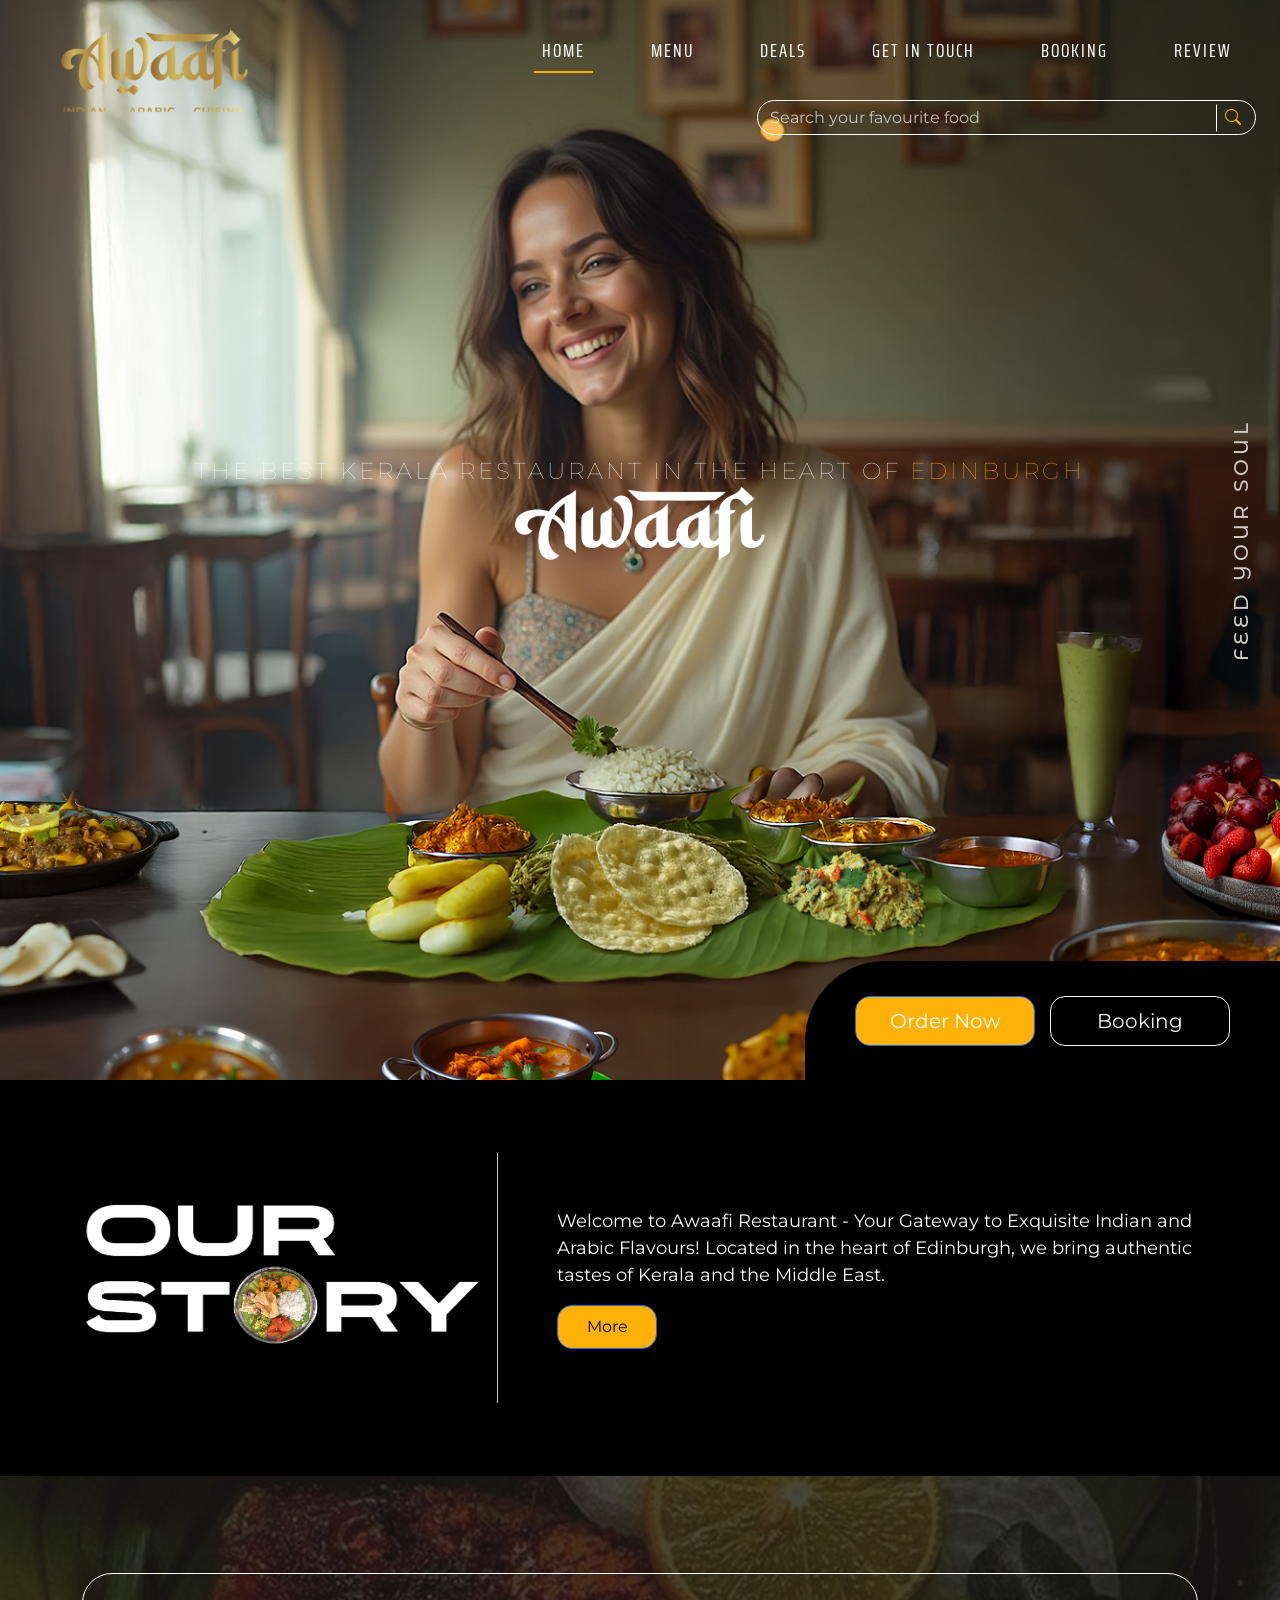
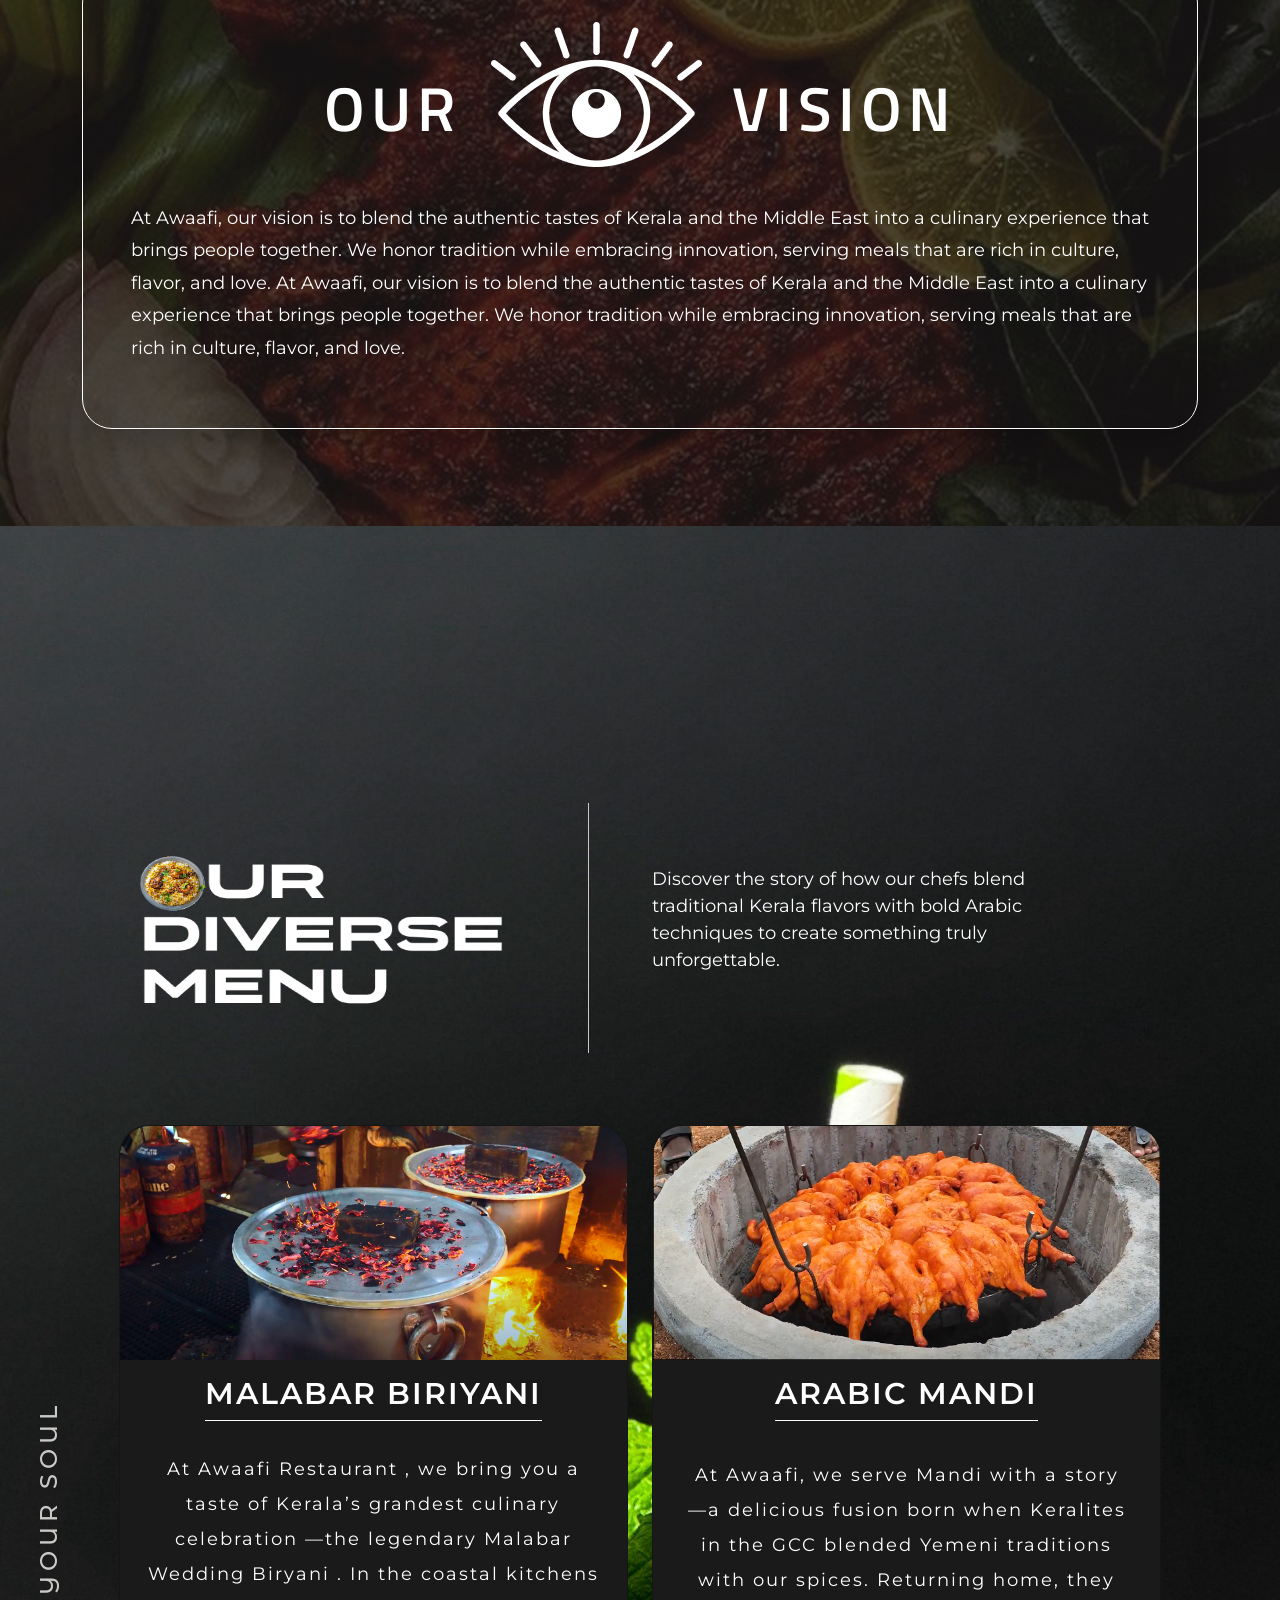
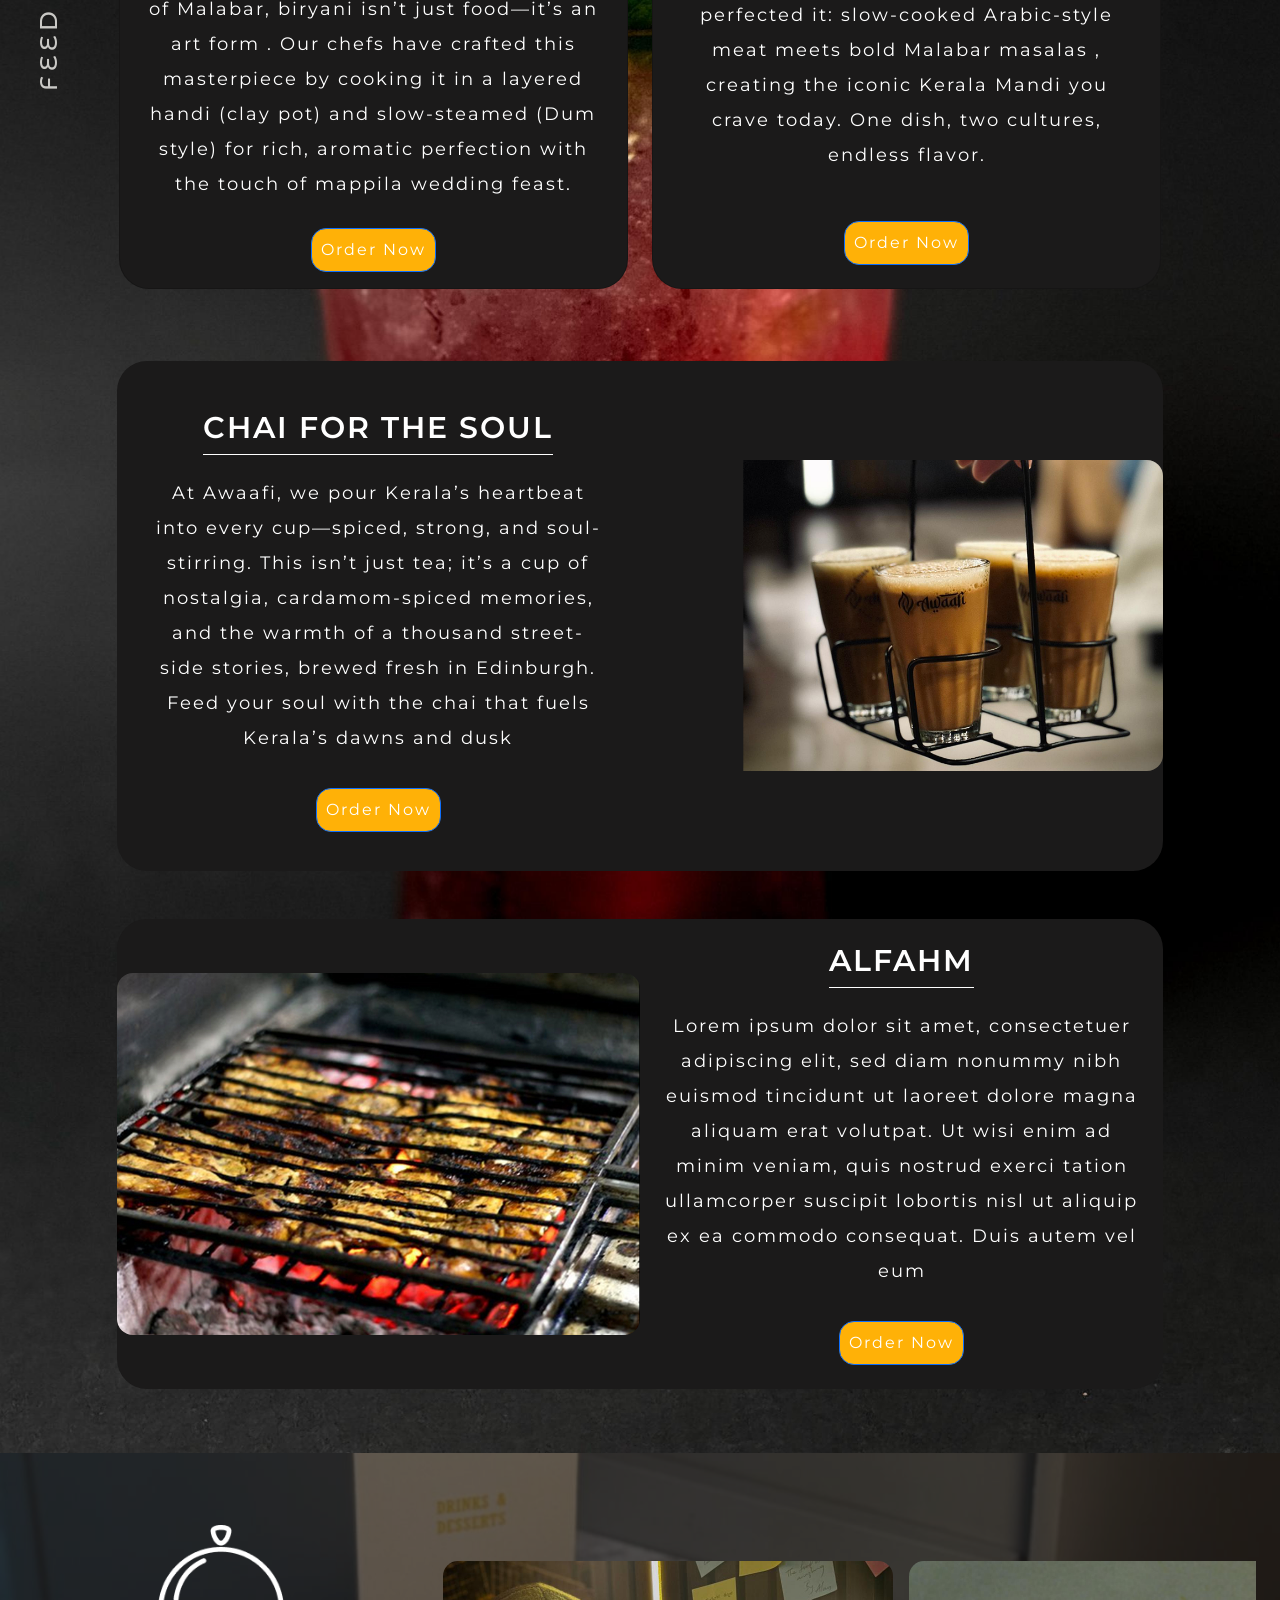
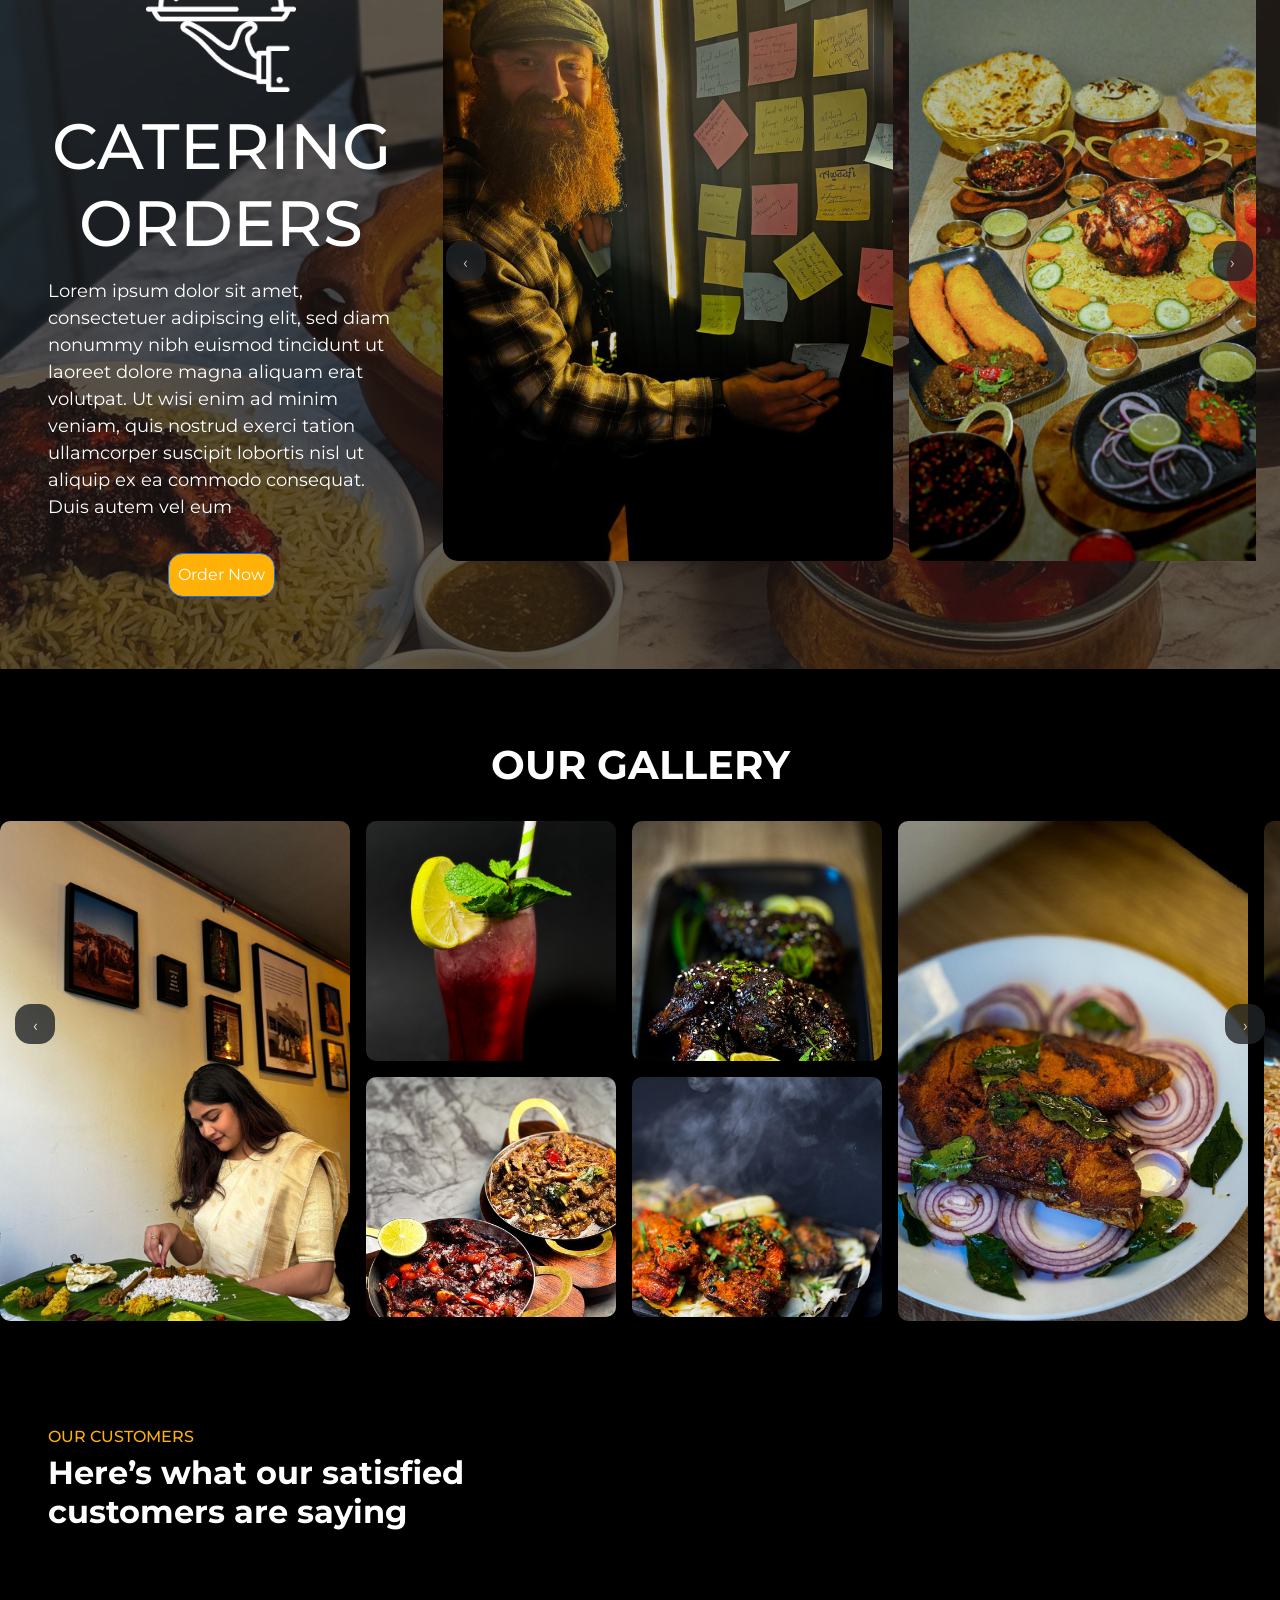
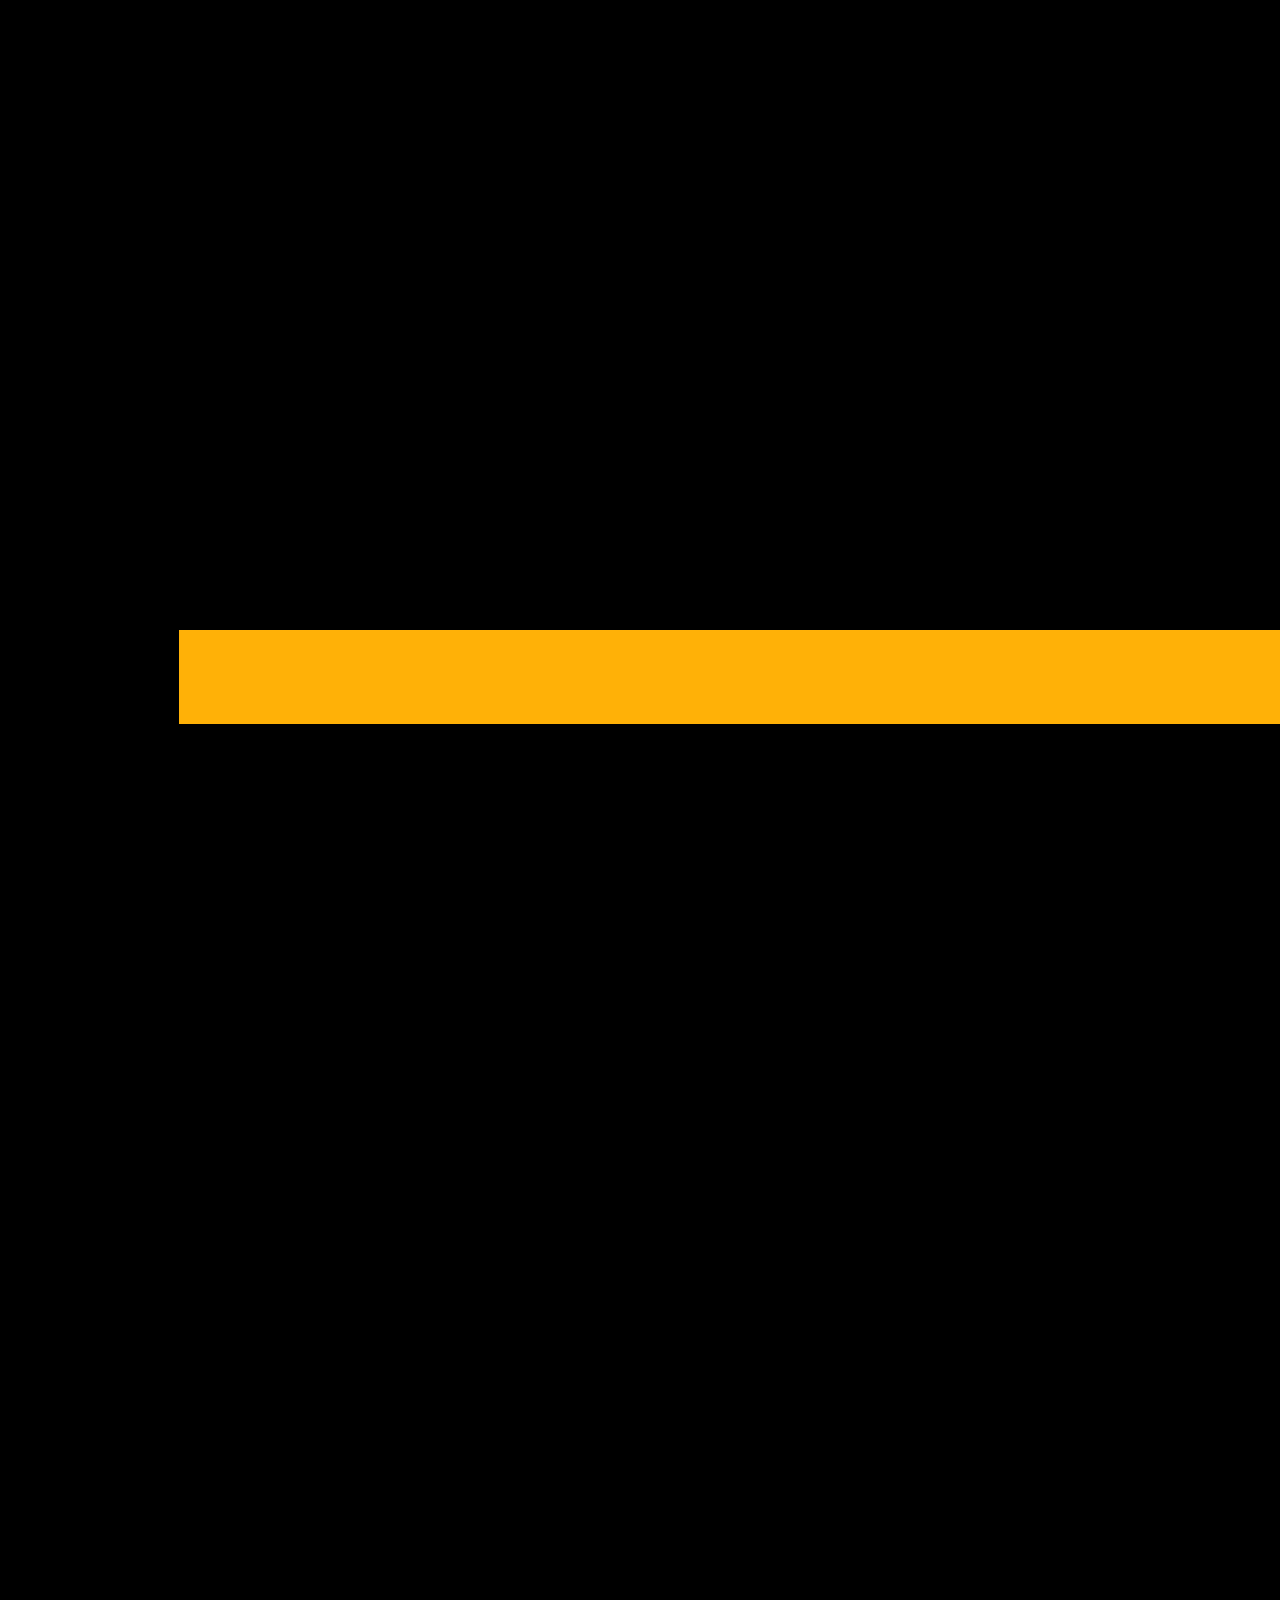
==== commit 58ced237: "added links to buttons" ====
--- a/index.html
+++ b/index.html
@@ -59,7 +59,7 @@
                 <a class="nav-link active" aria-current="page" href="#">HOME</a>
               </li>
               <li class="nav-item">
-                <a class="nav-link" href="#">MENU</a>
+                <a class="nav-link" href="https://edinburgh.awaafi.co.uk/Menu">MENU</a>
               </li>
               <li class="nav-item">
                 <a class="nav-link" href="#">DEALS</a>
@@ -68,7 +68,7 @@
                 <a class="nav-link" href="#">GET IN TOUCH</a>
               </li>
               <li class="nav-item">
-                <a class="nav-link" href="#">BOOKING</a>
+                <a class="nav-link" href="https://www.google.com/maps/reserve/v/dine/c/pNL_zZxUSP4?source=pa&opi=89978449&hl=en-GB&gei=a1tcZ9WhO5y1hbIPoODOwAQ&sourceurl=https%3A%2F%2Fwww.google.com%2Fsearch%3Fgs_ssp%3DeJwFwUEKgCAQAEC6Bv2gg5fOuaYpPaFfrNtaSySURD6_mbYb9xHgvOsFBxXdLIOuNgRPHiI5dGw5LrqCmROnCYKfrbOTWXv8EJMoyZtgVvhgFFL0SpHMPxIoGeg%26q%3Dawaafi%2Bindian%2Barabic%2Bcuisine%26rlz%3D1C1RLNS_enGB997GB997%26oq%3Dawaaafi%2B%26gs_lcrp%3DEgZjaHJvbWUqDwgCEC4YDRivARjHARiABDIGCAAQRRg5MgYIARBFGEAyDwgCEC4YDRivARjHARiABDIJCAMQABgNGIAEMgkIBBAAGA0YgAQyCQgFEAAYDRiABDIICAYQABgNGB4yCAgHEAAYDRge0gEIMzA0NGowajeoAgiwAgE%26sourceid%3Dchrome%26ie%3DUTF-8&ihs=1">BOOKING</a>
               </li>
               <li class="nav-item">
                 <a class="nav-link" href="#">REVIEW</a>
@@ -79,7 +79,7 @@
       </nav>
       <div class="container-fluid d-none d-lg-block">
         <div class="row justify-content-end">
-          <div class="col-md-6 col-sm-12">
+          <div class="col-md-6 col-sm-12 col-lg-5">
             <form class="search-form" role="search">
               <div class="position-relative">
                 <input type="search" class="form-control search-input" placeholder="Search your favourite food" aria-label="Search">
@@ -98,8 +98,9 @@
       <img class="hero-logo img-fluid" src="assets/img/Group.png" alt="Hero Logo" class="mt-3">
     </div>
     <div class="hero-buttons d-flex flex-column flex-md-row rounded-top-start"  data-aos="fade-up" data-aos-delay="200">
-      <button class="btn btn-primary btn-hero">Order Now</button>
-      <button class="btn btn-outline-light btn-hero">Booking</button>
+      <a href="https://edinburgh.awaafi.co.uk/Menu" class="btn btn-primary btn-hero" role="button">Order Now</a>
+      <a href="https://www.google.com/maps/reserve/v/dine/c/pNL_zZxUSP4?source=pa&opi=89978449&hl=en-GB&gei=a1tcZ9WhO5y1hbIPoODOwAQ&sourceurl=https%3A%2F%2Fwww.google.com%2Fsearch%3Fgs_ssp%3DeJwFwUEKgCAQAEC6Bv2gg5fOuaYpPaFfrNtaSySURD6_mbYb9xHgvOsFBxXdLIOuNgRPHiI5dGw5LrqCmROnCYKfrbOTWXv8EJMoyZtgVvhgFFL0SpHMPxIoGeg%26q%3Dawaafi%2Bindian%2Barabic%2Bcuisine%26rlz%3D1C1RLNS_enGB997GB997%26oq%3Dawaaafi%2B%26gs_lcrp%3DEgZjaHJvbWUqDwgCEC4YDRivARjHARiABDIGCAAQRRg5MgYIARBFGEAyDwgCEC4YDRivARjHARiABDIJCAMQABgNGIAEMgkIBBAAGA0YgAQyCQgFEAAYDRiABDIICAYQABgNGB4yCAgHEAAYDRge0gEIMzA0NGowajeoAgiwAgE%26sourceid%3Dchrome%26ie%3DUTF-8&ihs=1" class="btn btn-outline-light btn-hero" role="button">Booking</a>
+
     </div>
     <div class="hero-text-right position-absolute">
       <h4 class="m-0">Feed your soul</h4>
@@ -184,7 +185,7 @@
             <div class="card-body text-center">
               <h3 class="card-title">MALABAR BIRIYANI</h3>
               <p class="card-text" style="padding: 10px;">At Awaafi Restaurant , we bring you a taste of Kerala’s grandest culinary celebration —the legendary Malabar Wedding Biryani . In the coastal kitchens of Malabar, biryani isn’t just food—it’s an art form . Our chefs have crafted this masterpiece by cooking it in a layered handi (clay pot) and slow-steamed (Dum style) for rich, aromatic perfection with the touch of mappila wedding feast. </p>
-              <a href="#" class="btn btn-primary">Order Now</a>
+              <a href="https://edinburgh.awaafi.co.uk/Menu" class="btn btn-primary">Order Now</a>
             </div>
           </div>
         </div>
@@ -196,7 +197,7 @@
               <h3 class="card-title">ARABIC MANDI</h3>
               <p class="card-text p-3">At Awaafi, we serve Mandi with a story—a delicious fusion born when Keralites in the GCC blended Yemeni traditions with our spices. Returning home, they perfected it: slow-cooked Arabic-style meat meets bold Malabar masalas , creating the iconic Kerala Mandi you crave today.  
 One dish, two cultures, endless flavor.</p>
-              <a href="#" class="btn btn-primary mt-3">Order Now</a>
+              <a href="https://edinburgh.awaafi.co.uk/Menu" class="btn btn-primary mt-3">Order Now</a>
             </div>
           </div>
         </div>
@@ -208,7 +209,7 @@
               <h3 class="card-title">CHAI FOR THE SOUL</h3>
               <p class="card-text" style="padding: 10px;">At Awaafi, we pour Kerala’s heartbeat into every cup—spiced, strong, and soul-stirring. This isn’t just tea; it’s a cup of nostalgia, cardamom-spiced memories, and the warmth of a thousand street-side stories, brewed fresh in Edinburgh.  
   Feed your soul with the chai that fuels Kerala’s dawns and dusk</p>
-              <a href="#" class="btn btn-primary">Order Now</a>
+              <a href="https://edinburgh.awaafi.co.uk/Menu" class="btn btn-primary">Order Now</a>
             </div>
           </div>
         </div>
@@ -220,7 +221,7 @@
               <h3 class="card-title">ALFAHM</h3>
               <p class="card-text p-3">Lorem ipsum dolor sit amet, consectetuer adipiscing elit, sed diam nonummy nibh euismod tincidunt ut laoreet dolore 
   magna aliquam erat volutpat. Ut wisi enim ad minim veniam, quis nostrud exerci tation ullamcorper suscipit lobortis nisl ut aliquip ex ea commodo consequat. Duis autem vel eum</p>
-              <a href="#" class="btn btn-primary mt-3">Order Now</a>
+              <a href="https://edinburgh.awaafi.co.uk/Menu" class="btn btn-primary mt-3">Order Now</a>
             </div>
           </div>
         </div>
@@ -232,7 +233,7 @@
             <h3 class="card-title">CHAI FOR THE SOUL</h3>
             <p>At Awaafi, we pour Kerala’s heartbeat into every cup—spiced, strong, and soul-stirring. This isn’t just tea; it’s a cup of nostalgia, cardamom-spiced memories, and the warmth of a thousand street-side stories, brewed fresh in Edinburgh.  
   Feed your soul with the chai that fuels Kerala’s dawns and dusk</p>
-          <a href="#" class="btn btn-primary mt-3">Order Now</a>
+          <a href="https://edinburgh.awaafi.co.uk/Menu" class="btn btn-primary mt-3">Order Now</a>
           </div>
           <div class="col-md-6 text-center p-0">
             <img src="assets/img/image 13.png" class="w-100 h-100 object-fit-cover rounded-4" alt="Chai">
@@ -248,7 +249,7 @@
             <h3 class="card-title" >ALFAHM</h3>
             <p>Lorem ipsum dolor sit amet, consectetuer adipiscing elit, sed diam nonummy nibh euismod tincidunt ut laoreet dolore 
   magna aliquam erat volutpat. Ut wisi enim ad minim veniam, quis nostrud exerci tation ullamcorper suscipit lobortis nisl ut aliquip ex ea commodo consequat. Duis autem vel eum</p>
-  <a href="#" class="btn btn-primary mt-3 ">Order Now</a>
+  <a href="https://edinburgh.awaafi.co.uk/Menu" class="btn btn-primary mt-3 ">Order Now</a>
           </div>
         </div>
       </div>
@@ -266,7 +267,7 @@
             <img src="assets/img/CATERING-LOGO.png" alt="Logo" class="mb-3 catering-logo" data-aos="fade-left" data-aos-delay="200">
             <h2 class="mb-3 catering-heading text-center" data-aos="zoom-in" data-aos-delay="400">CATERING ORDERS</h2>
             <p class="catering-text" data-aos="fade-right" data-aos-delay="500">Lorem ipsum dolor sit amet, consectetuer adipiscing elit, sed diam nonummy nibh euismod tincidunt ut laoreet dolore  magna aliquam erat volutpat. Ut wisi enim ad minim veniam, quis nostrud exerci tation ullamcorper suscipit lobortis nisl ut aliquip ex ea commodo consequat. Duis autem vel eum</p>
-            <a href="#" class ="btn btn-primary mt-3 position-relative" data-aos="fade-left" data-aos-delay="200">Order Now</a>
+            <a href="https://edinburgh.awaafi.co.uk/Menu" class ="btn btn-primary mt-3 position-relative" data-aos="fade-left" data-aos-delay="200">Order Now</a>
           </div>
         </div>
 
--- a/assets/css/style.css
+++ b/assets/css/style.css
@@ -11,6 +11,8 @@
   overflow-x: hidden;
 }
 
+
+
 body{
   font-family: 'Montserrat', sans-serif;
   background-color: var(--bg-primary) !important;;
@@ -62,11 +64,11 @@
     color: var(--text-primary);
     font-family: 'Saira Extra Condensed', sans-serif;
     letter-spacing: 2px;
-    font-size: 24px;
+    font-size: 20px;
   }
 
   .nav-link-wrapper{
-    gap: 57px;
+    gap: 50px;
   }
 
 .navbar .nav-link:hover{
@@ -102,7 +104,7 @@
   border-radius: 30px;
   color: transparent;
   padding-right: 40px;
-  height: 45px;
+  height: 35px;
 }
 
 .search-input:focus{
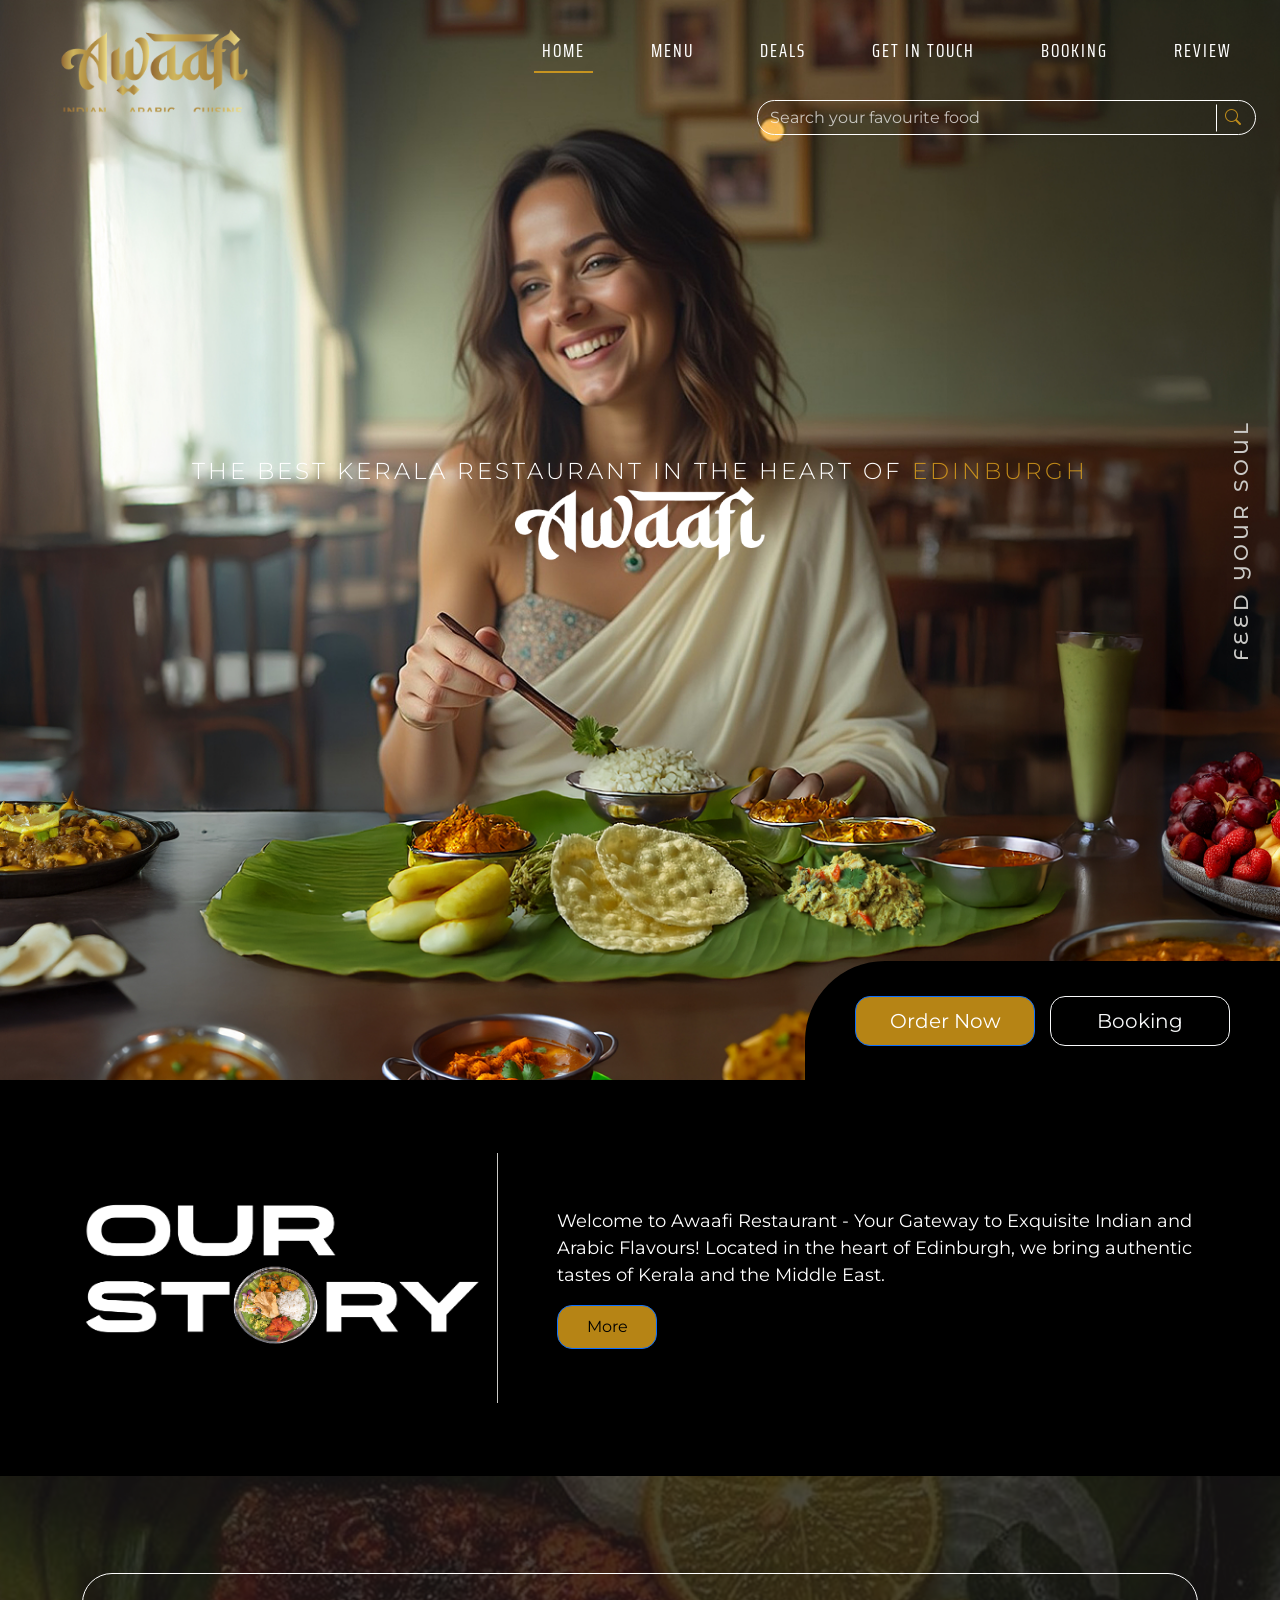
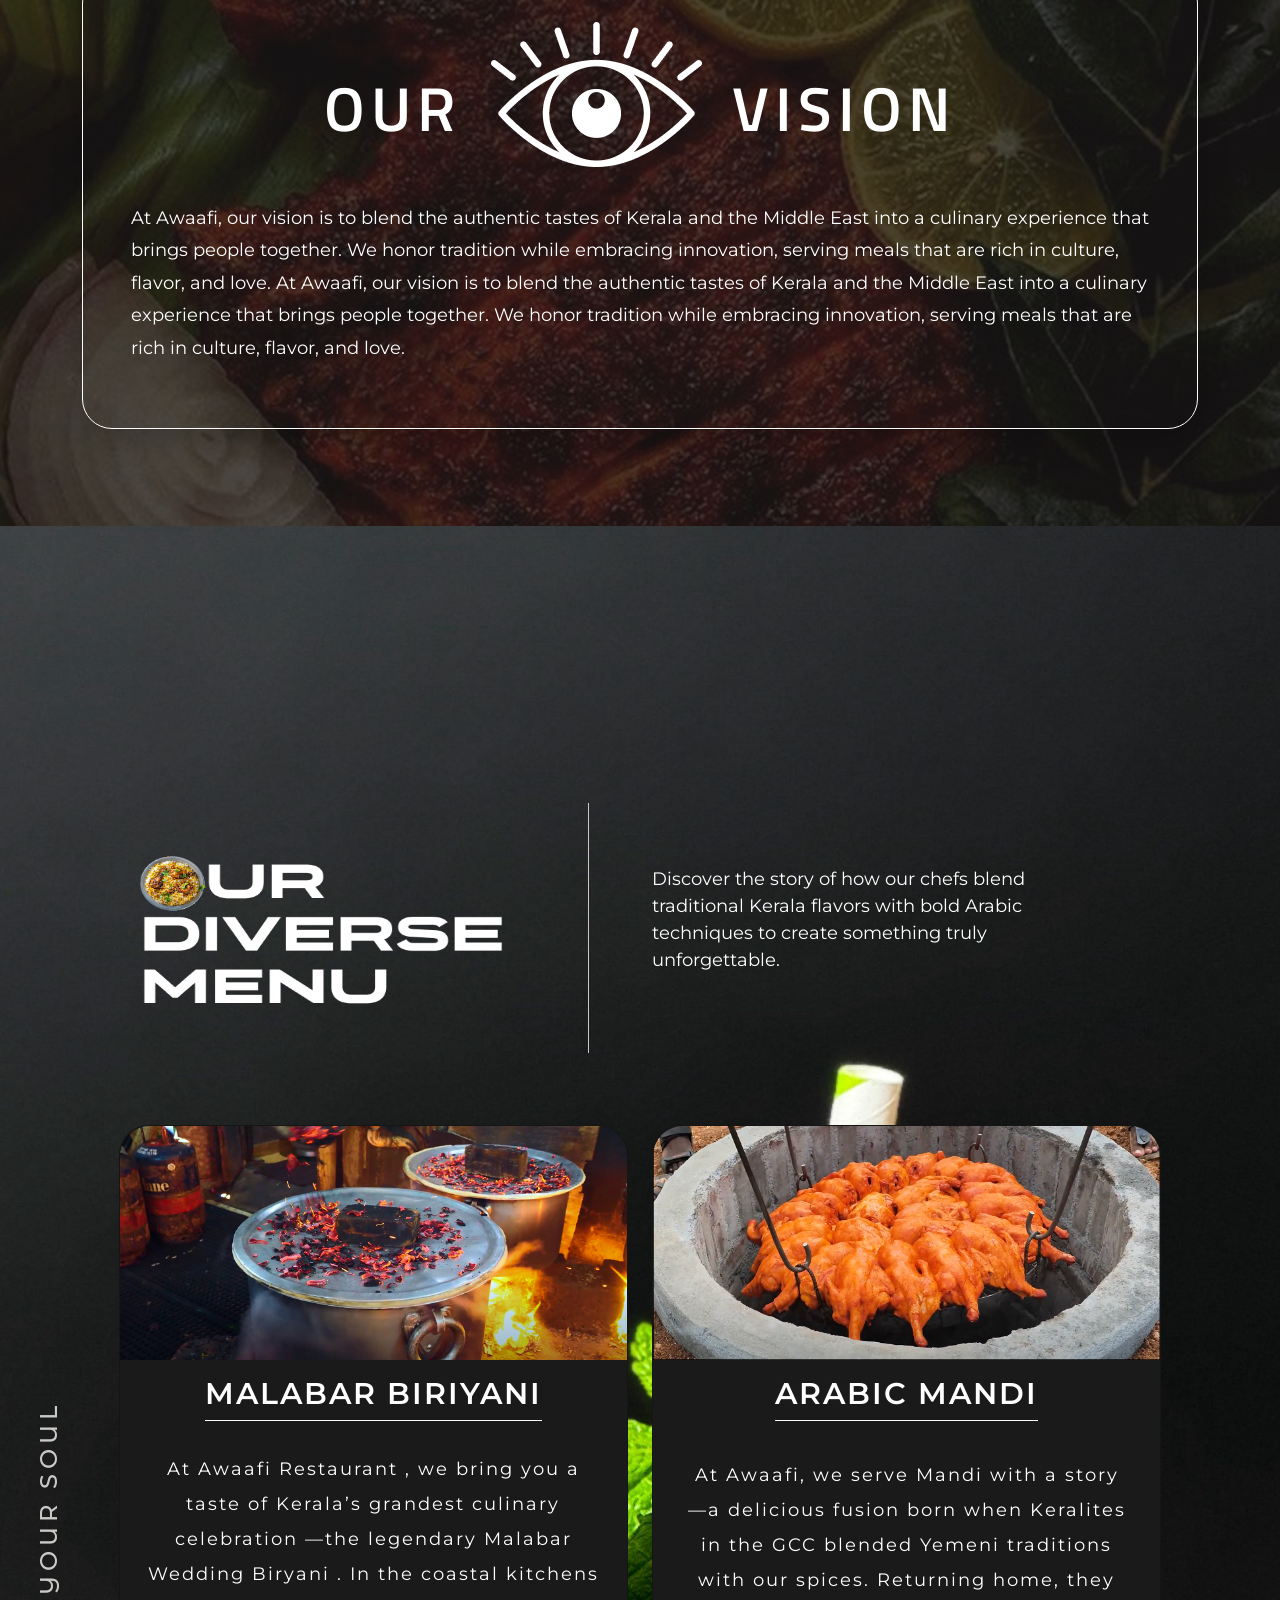
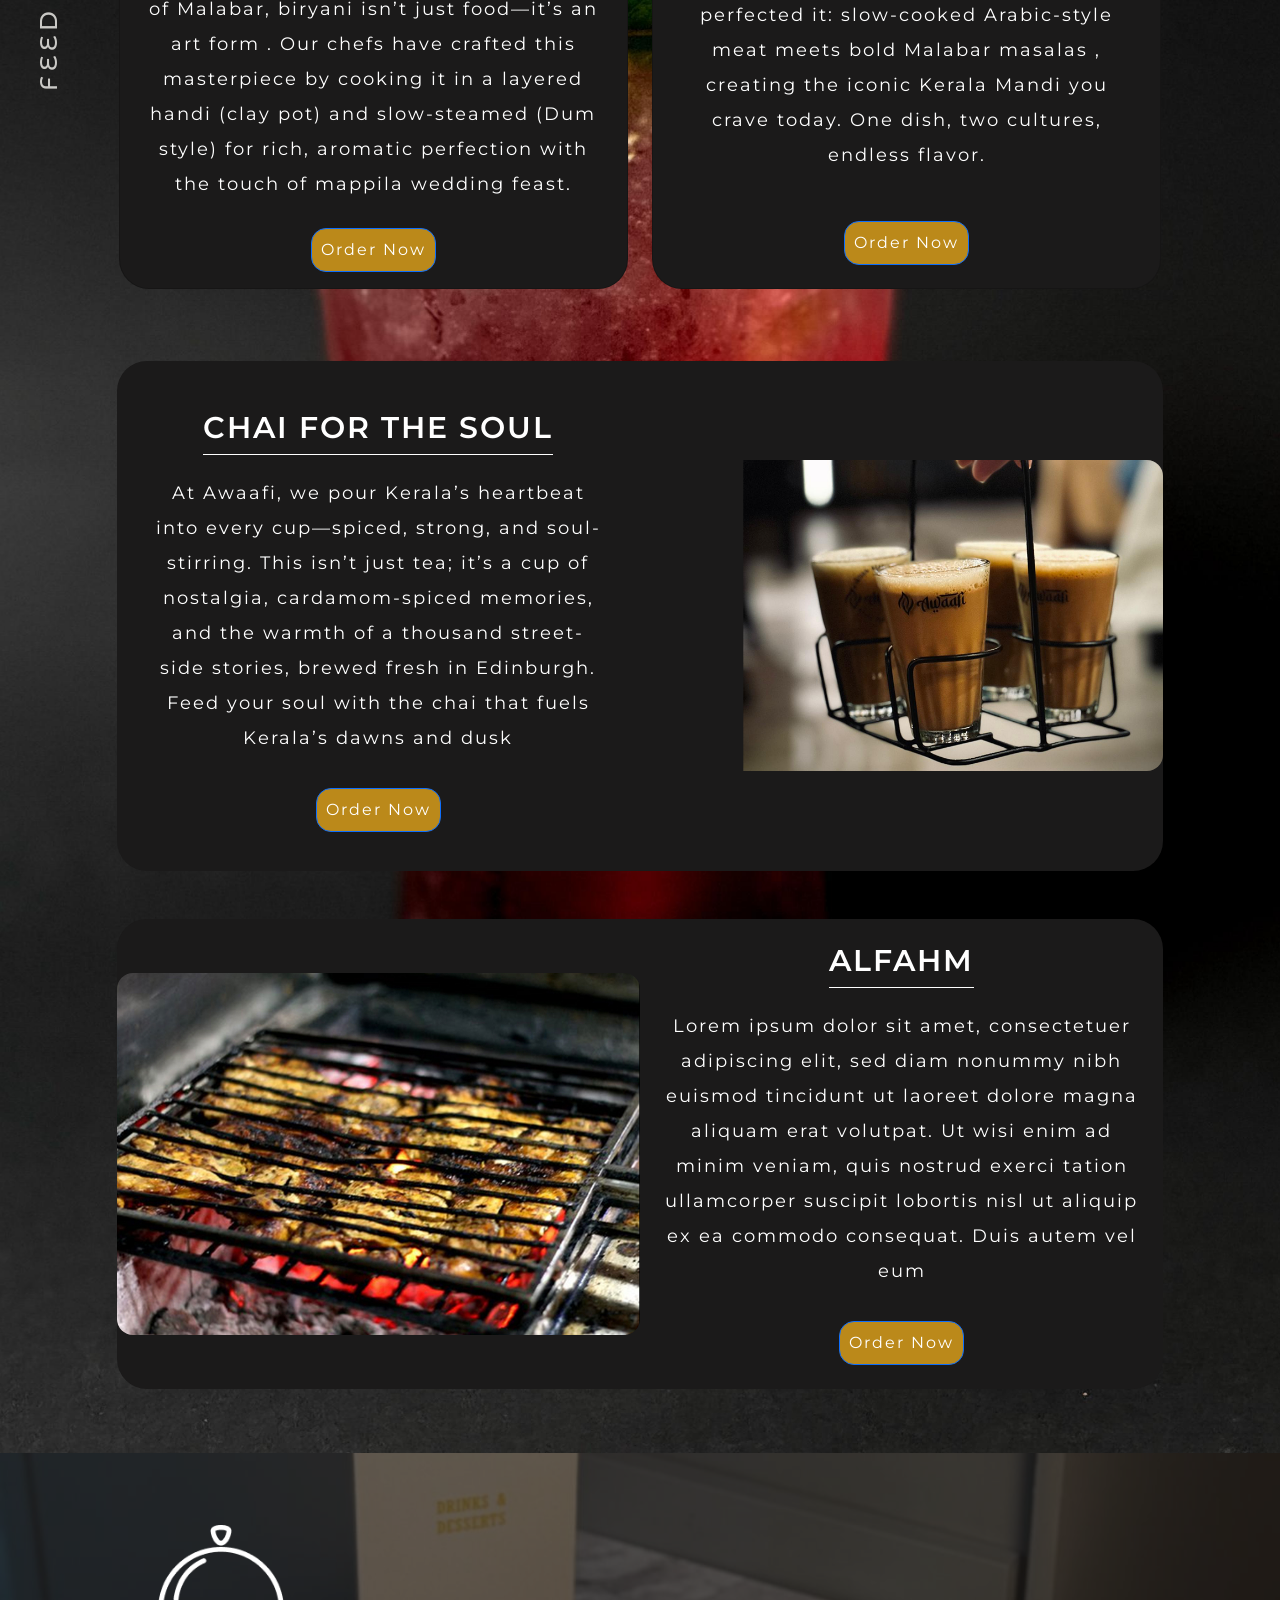
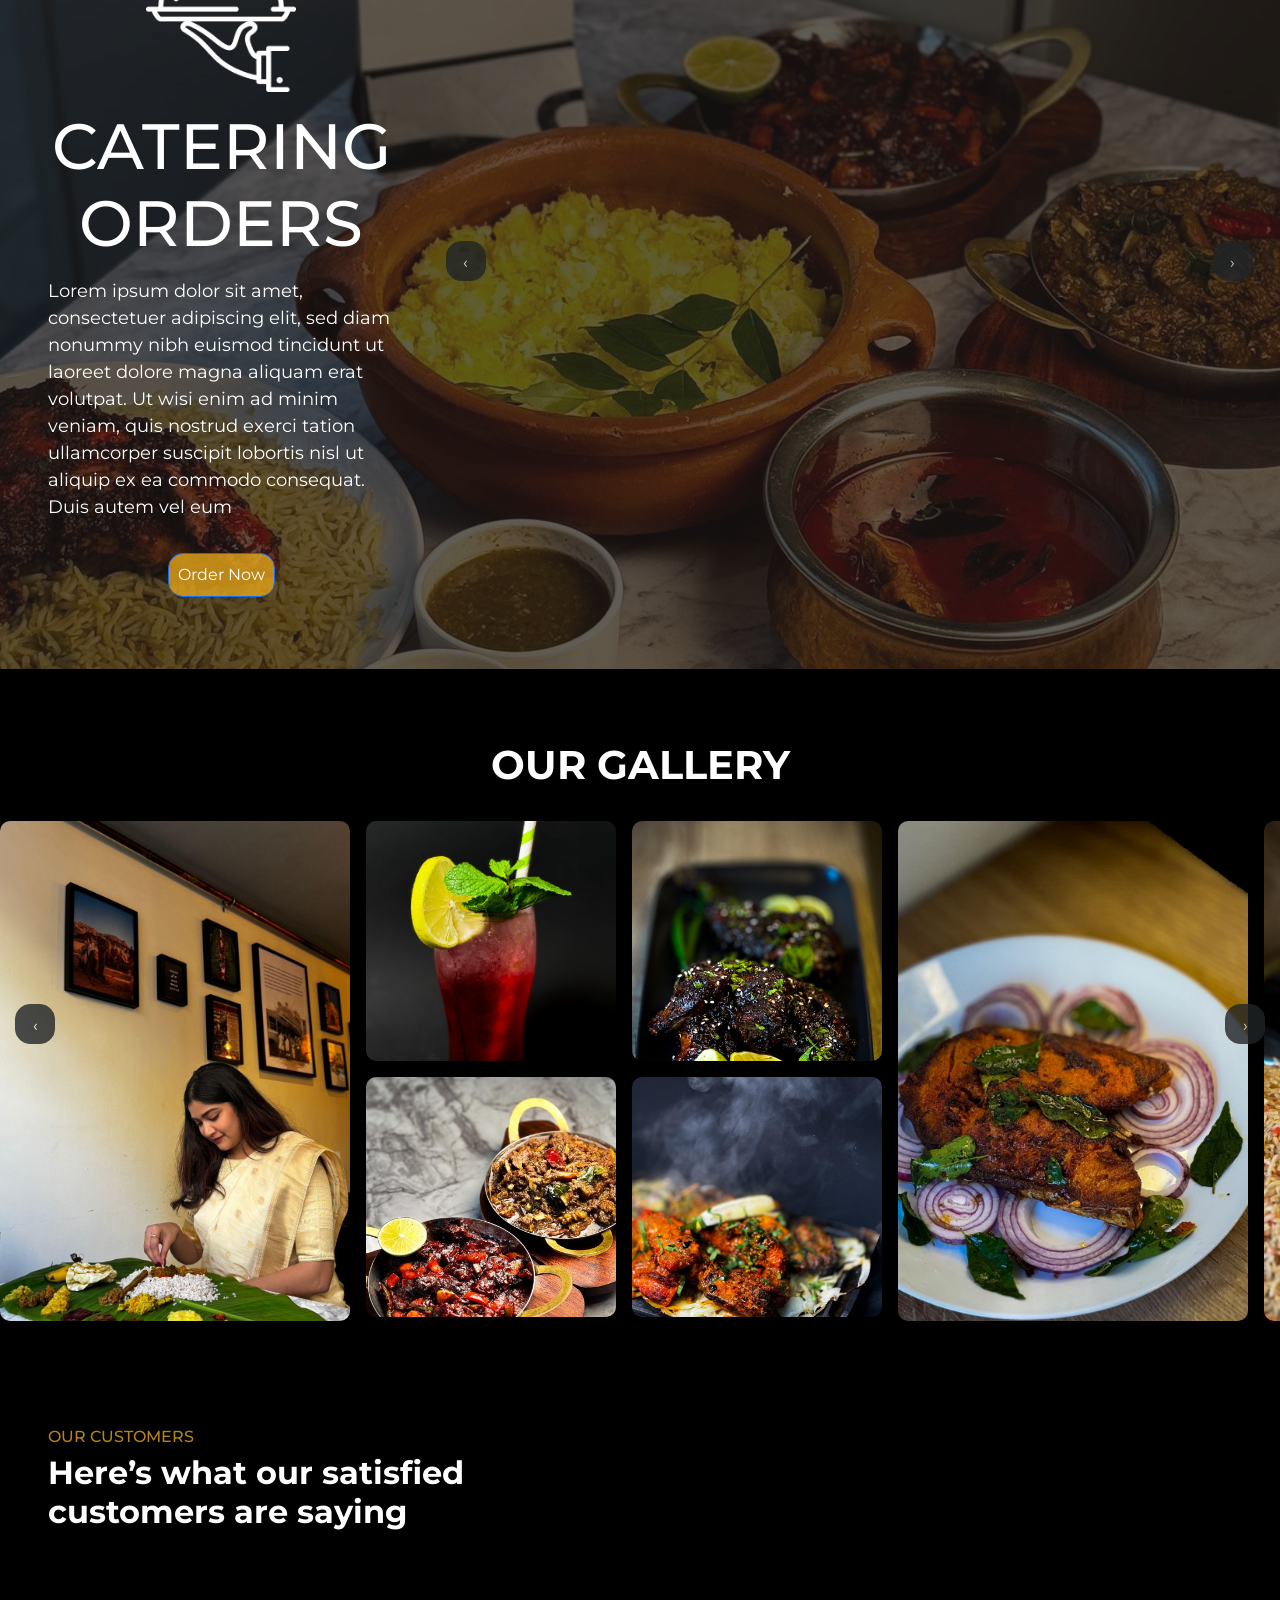
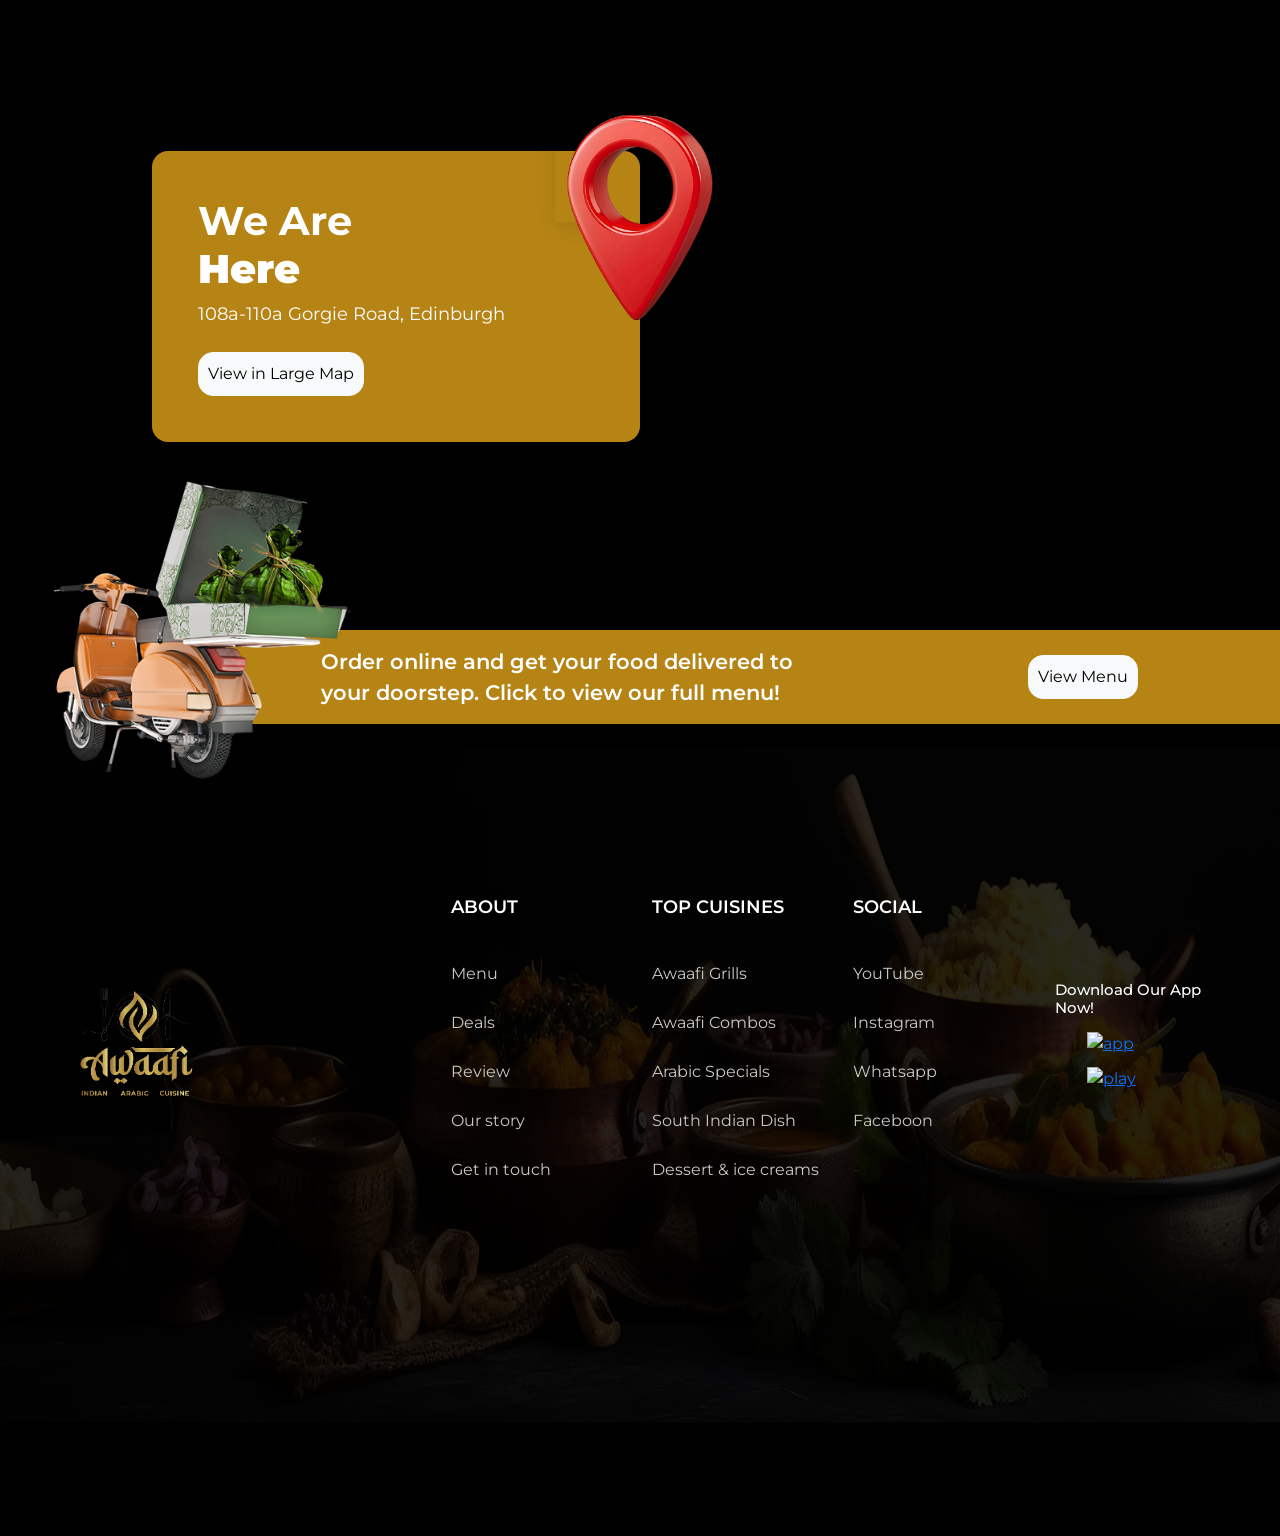
==== commit 3c470927: "updated some images" ====
--- a/index.html
+++ b/index.html
@@ -273,10 +273,16 @@
 
         <div class="col-md-7 col-lg-8 position-relative overflow-hidden r-0">
           <div id="photoScroll" class="d-flex gap-3 overflow-auto image-strip pe-5" data-aos="zoom-in" data-aos-delay="500">
-            <img src="assets/img/IMG-20250515-WA0009.jpg" class="scroll-img" alt="Customer 1">
-            <img src="assets/img/IMG-20250515-WA0010.jpg" class="scroll-img" alt="Customer 2">
-            <img src="assets/img/IMG-20250515-WA0020.jpg" class="scroll-img" alt="Customer 3">
-            <img src="assets/img/IMG-20250515-WA0021.jpg" class="scroll-img" alt="Customer 4">
+            <!-- <video src="assets/img/catering-v1.mp4" class="scroll-img" alt="Customer 1"> -->
+            <video class="img-fluid scroll-img" autoplay muted loop playsinline>
+              <source src="assets/img/catering-v1.mp4" type="video/mp4" >
+            </video>
+            <video class="img-fluid scroll-img" autoplay muted loop playsinline>
+              <source src="assets/img/catering-v2.mp4" type="video/mp4" >
+              Your browser does not support the video tag.
+            </video>
+            <img src="assets/img/catering-1.jpg" class="scroll-img" alt="Customer 2">
+            <img src="assets/img/catering-2.jpg" class="scroll-img" alt="Customer 4">
           </div>
 
 
@@ -334,6 +340,40 @@
       <a href="assets/img/IMG-20250515-WA0025.jpg" data-lightbox="gallery">
         <img src="assets/img/IMG-20250515-WA0025.jpg" class="gallery-img portrait" alt="Portrait 4" data-aos="zoom-in" data-aos-delay="200">
       </a>
+
+      <div class="d-flex flex-column gap-3">
+        <a href="assets/img/IMG-20250515-WA0010.jpg" data-lightbox="gallery">
+          <img src="assets/img/IMG-20250515-WA0010.jpg" class="gallery-img square" alt="Square 3" data-aos="zoom-in" data-aos-delay="100">
+        </a>
+        <a href="assets/img/IMG-20250515-WA0009.jpg" data-lightbox="gallery">
+          <img src="assets/img/IMG-20250515-WA0009.jpg" class="gallery-img square" alt="Square 4" data-aos="zoom-in" data-aos-delay="100">
+        </a>
+      </div>
+      <a href="assets/img/IMG-20250515-WA0021.jpg" data-lightbox="gallery">
+        <img src="assets/img/IMG-20250515-WA0021.jpg" class="gallery-img portrait" alt="Portrait 3" data-aos="zoom-in" data-aos-delay="200">
+      </a>
+      <a href="assets/img/IMG-20250515-WA0024.jpg" data-lightbox="gallery">
+        <img src="assets/img/IMG-20250515-WA0024.jpg" class="gallery-img portrait" alt="Portrait 4" data-aos="zoom-in" data-aos-delay="200">
+      </a>
+      <div class="d-flex flex-column gap-3">
+        <a href="assets/img/IMG-20250515-WA0020.jpg" data-lightbox="gallery">
+          <img src="assets/img/IMG-20250515-WA0020.jpg" class="gallery-img square" alt="Square 3" data-aos="zoom-in" data-aos-delay="100">
+        </a>
+        <a href="assets/img/IMG-20250515-WA0019.jpg" data-lightbox="gallery">
+          <img src="assets/img/IMG-20250515-WA0019.jpg" class="gallery-img square" alt="Square 4" data-aos="zoom-in" data-aos-delay="100">
+        </a>
+      </div>
+      <div class="d-flex flex-column gap-3">
+        <a href="assets/img/IMG-20250515-WA0017.jpg" data-lightbox="gallery">
+          <img src="assets/img/IMG-20250515-WA0017.jpg" class="gallery-img square" alt="Square 3" data-aos="zoom-in" data-aos-delay="100">
+        </a>
+        <a href="assets/img/IMG-20250515-WA0011.jpg" data-lightbox="gallery">
+          <img src="assets/img/IMG-20250515-WA0011.jpg" class="gallery-img square" alt="Square 4" data-aos="zoom-in" data-aos-delay="100">
+        </a>
+      </div>
+      <a href="assets/img/IMG-20250515-WA0010.jpg" data-lightbox="gallery">
+        <img src="assets/img/IMG-20250515-WA0010.jpg" class="gallery-img portrait" alt="Portrait 4" data-aos="zoom-in" data-aos-delay="200">
+      </a>
     </div>
 
       <!-- Arrows -->
@@ -413,7 +453,7 @@
         <p class="mb-2 mb-md-0 fw-semibold" data-aos="fade-left" data-aos-delay="200">
           Order online and get your food delivered to <br>your doorstep. Click to view our full menu!
         </p>
-        <a href="#" class="btn btn-primary" data-aos="zoom-in" data-aos-delay="600">View Menu</a>
+        <a href="#" class="btn btn-light" data-aos="zoom-in" data-aos-delay="600">View Menu</a>
       </div>
 
     </div>
@@ -562,11 +602,36 @@
     }
   </script>
   <script>
-    function scrollGallery(offset) {
-      const scrollContainer = document.getElementById('galleryScroll');
-      scrollContainer.scrollLeft += offset;
+    
+    const gallery = document.getElementById("galleryScroll");
+
+
+
+
+    let scrollAmount = 0;
+    const scrollStep = 300;
+    const scrollDelay = 3000;
+
+    function autoScrollGallery() {
+      if (!gallery) return;
+      
+      scrollAmount += scrollStep;
+
+      if (scrollAmount >= gallery.scrollWidth - gallery.clientWidth) {
+        scrollAmount = 0;
+      }
+
+      gallery.scrollTo({
+        left: scrollAmount,
+        behavior: "smooth"
+      });
     }
+    gallery.addEventListener('mouseenter', () => clearInterval(autoScroll));
+    gallery.addEventListener('mouseleave', () => {
+      autoScroll = setInterval(autoScrollGallery, scrollDelay);
+    });
   </script>
+
 
 
 
--- a/assets/css/style.css
+++ b/assets/css/style.css
@@ -1,5 +1,5 @@
   :root {
-  --primary: #FFB107;
+  --primary: rgba(228, 165, 27, 0.8);;
   --secondary: #F4F9FD;
   --bg-primary: #000000;
   --bg-card: #1B1A1A;
@@ -26,7 +26,8 @@
 }
 
 .btn-primary{
-  background-color: var(--primary);
+  background: rgba(228, 165, 27, 0.8);
+
   padding: 4px;
 
 }
@@ -37,7 +38,7 @@
 }
 
 .btn-primary:hover{
-  background-color: var(--secondary);
+  background: var(--secondary);
   color: black;
 }
 
@@ -55,7 +56,9 @@
 
   .navbar{
     height: 100px;
-      padding: 0.5rem 1rem;
+    padding: 0.5rem 1rem;
+    position: relative;
+    z-index: 1050;
   }
 
   .nav-link {
@@ -65,6 +68,7 @@
     font-family: 'Saira Extra Condensed', sans-serif;
     letter-spacing: 2px;
     font-size: 20px;
+    z-index: 1050;
   }
 
   .nav-link-wrapper{
@@ -98,6 +102,11 @@
     color: var(--primary);
   }
 
+  .search-form{
+    position: relative;
+    z-index: 1050;
+  }
+
   .search-input {
   background-color: transparent;
   border: 1px solid white;
@@ -210,7 +219,7 @@
 
   .hero-title{
     font-family: 'Montserrat', sans-serif;
-    font-weight: 100;
+    font-weight: 300;
     margin: 0 auto;
     text-transform: uppercase;
     color: var(--text-primary);
@@ -273,8 +282,6 @@
   }
 
 @media (max-width: 1266px) {
-
-
   .hero-buttons {
     width: 100%;
     height: auto;
@@ -793,15 +800,30 @@
 }
 
 
+/* gallery section */
+
+
 .gallery-wrapper {
+  display: flex; /* Add this */
   scroll-behavior: smooth;
-  white-space: nowrap;
   overflow-x: auto;
   overflow-y: hidden;
   padding-bottom: 10px;
-  scrollbar-width: none; 
-  -ms-overflow-style: none; 
-}
+  scrollbar-width: none;
+  -ms-overflow-style: none;
+
+  scroll-snap-type: x mandatory; /* Add this */
+  -webkit-overflow-scrolling: touch;
+  gap: 1.5rem;
+}
+
+.gallery-wrapper a,
+.gallery-wrapper > div {
+  scroll-snap-align: center;
+  flex-shrink: 0;
+}
+
+
 
 .gallery-img {
   object-fit: cover;
@@ -930,7 +952,7 @@
 }
 
 .map-left-box{
-  background-color: var(--primary);
+  background: var(--primary);
   padding: 46px;
 
 }
@@ -1010,7 +1032,7 @@
 }
 
 .callout-box{
-  background-color: var(--primary);
+  background: var(--primary);
   
   
 }
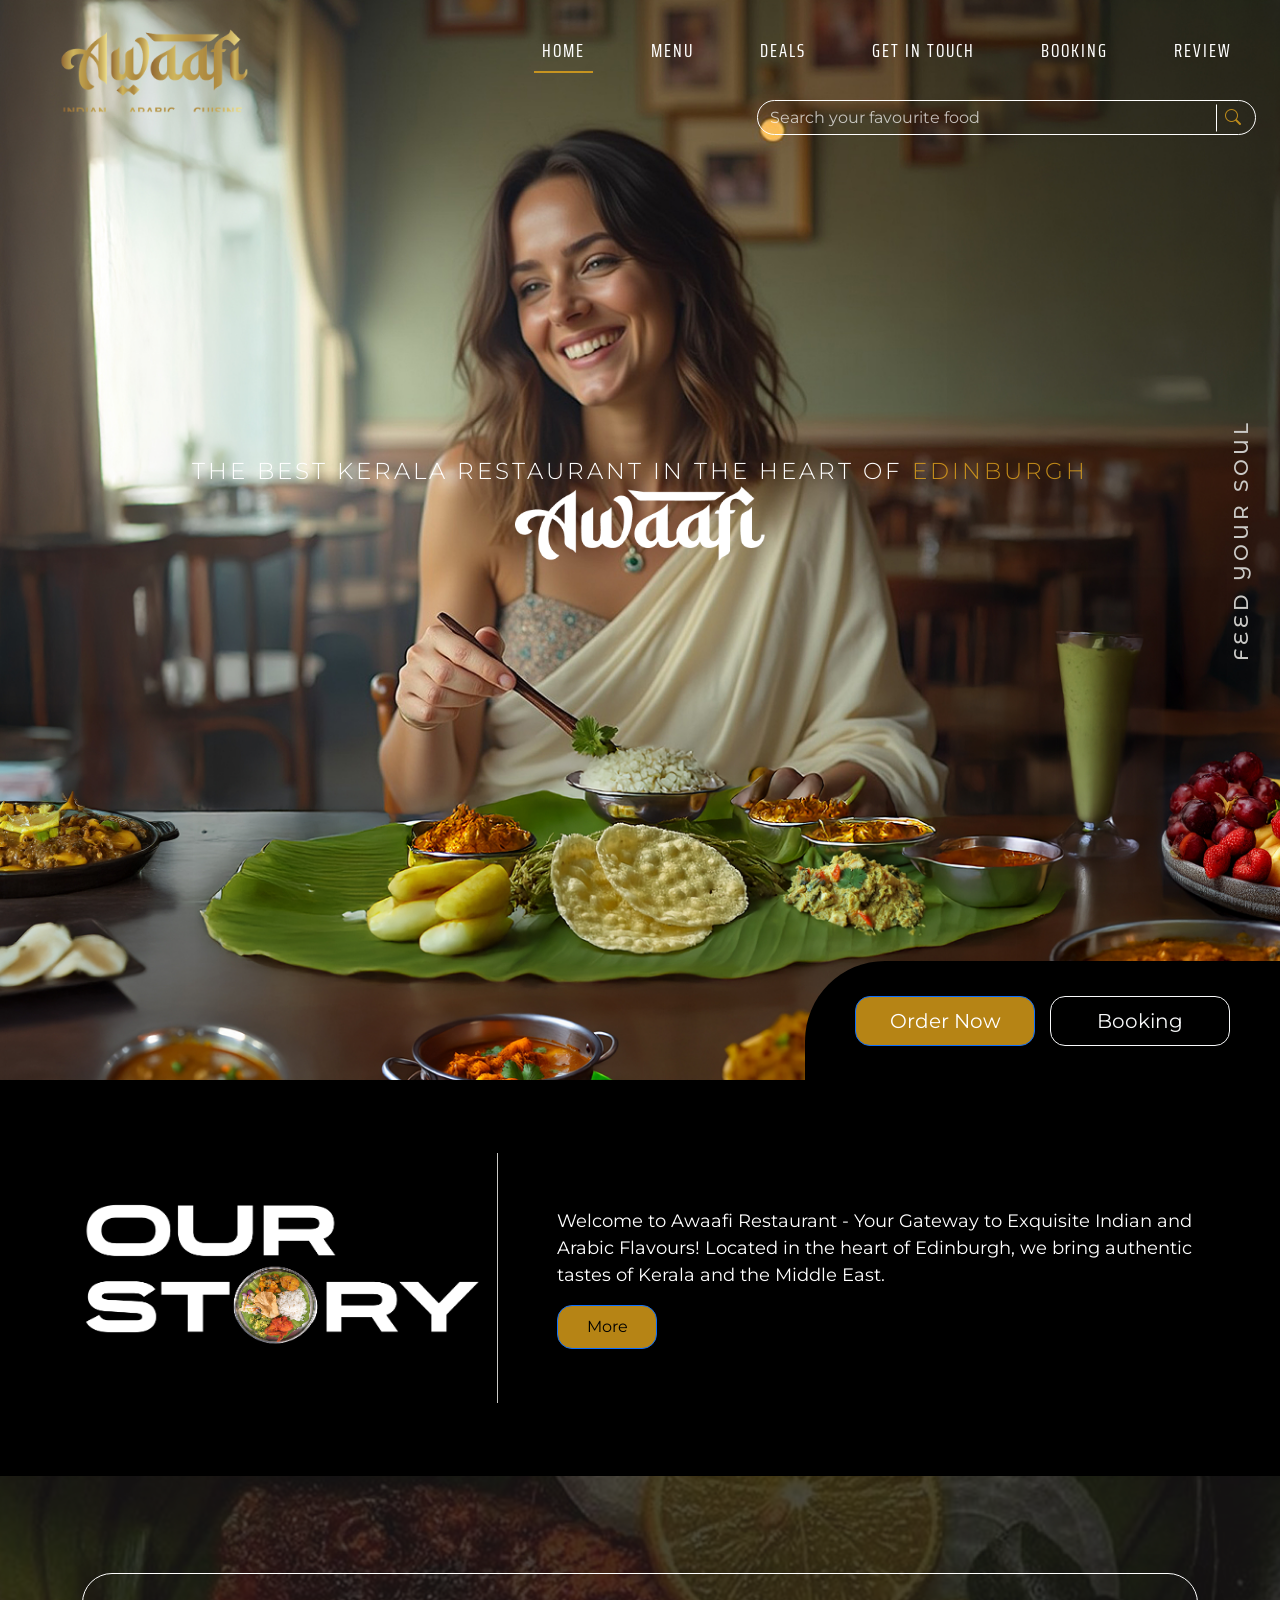
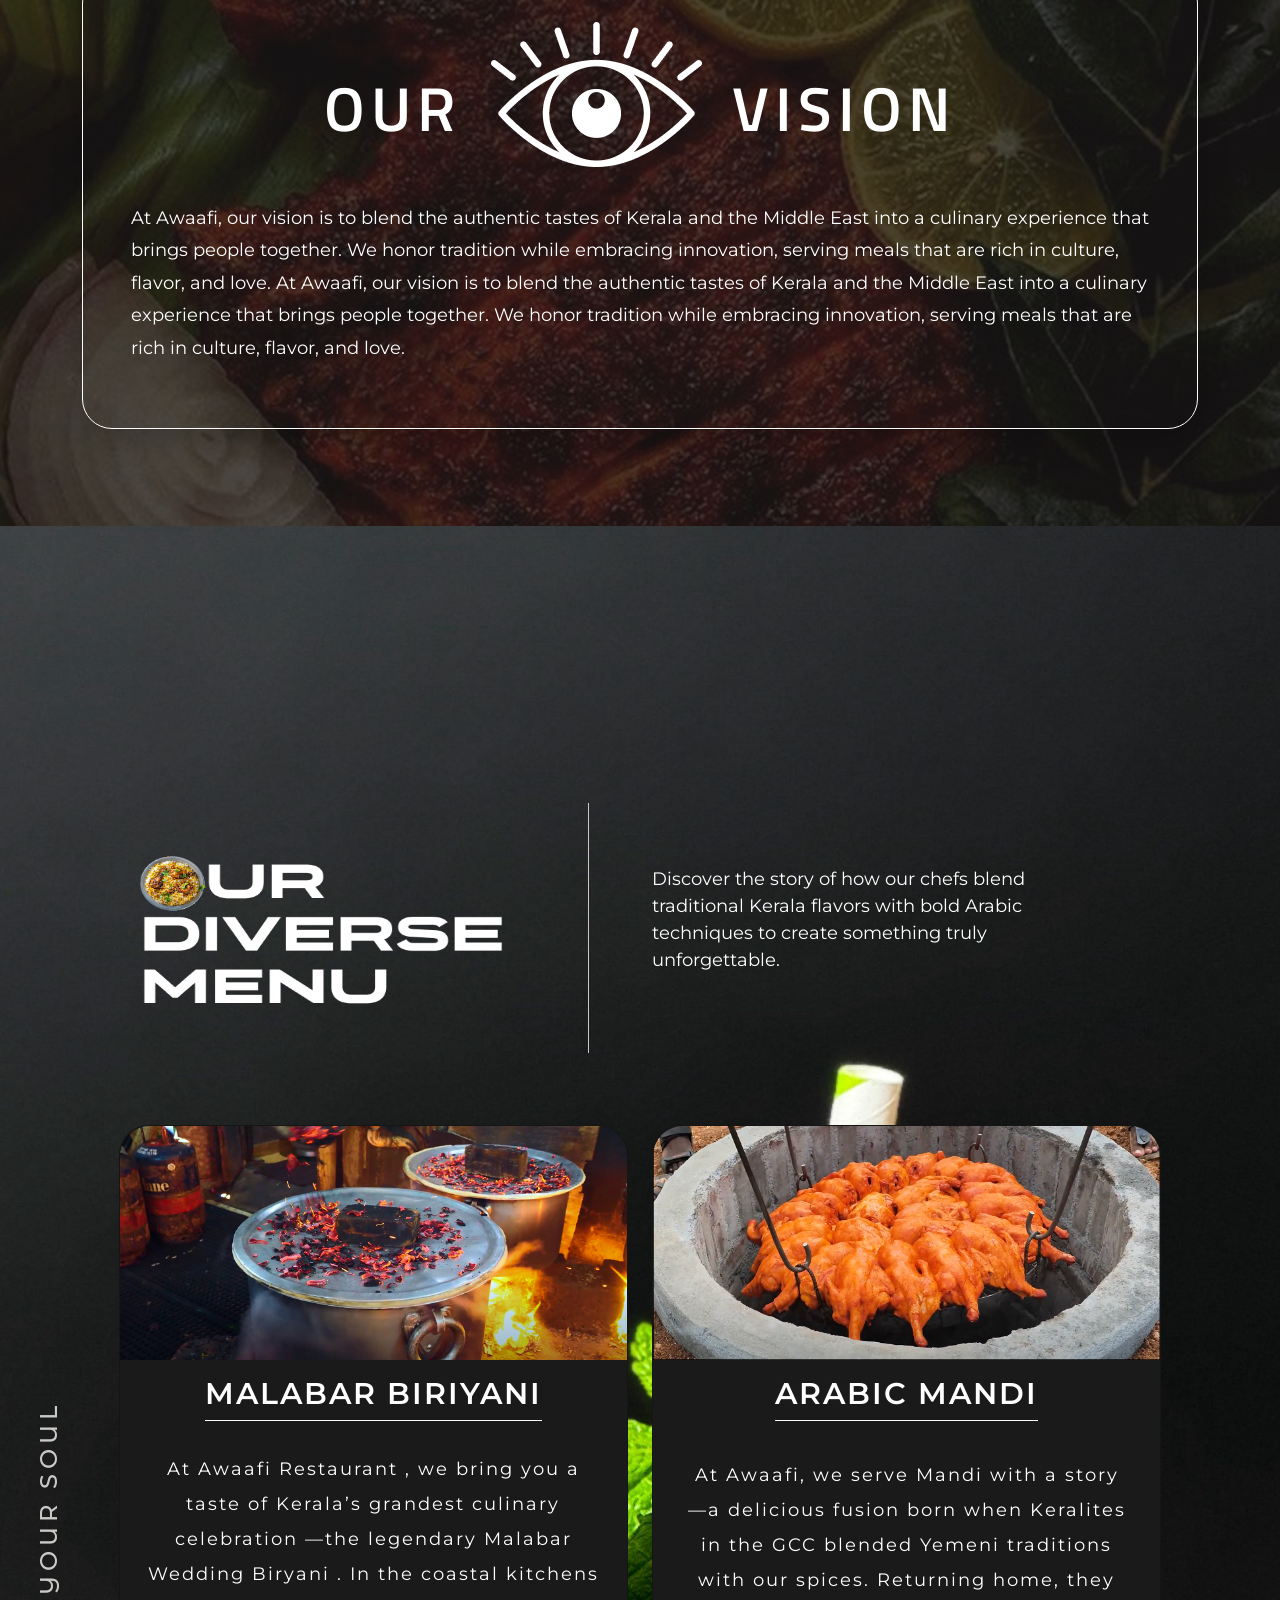
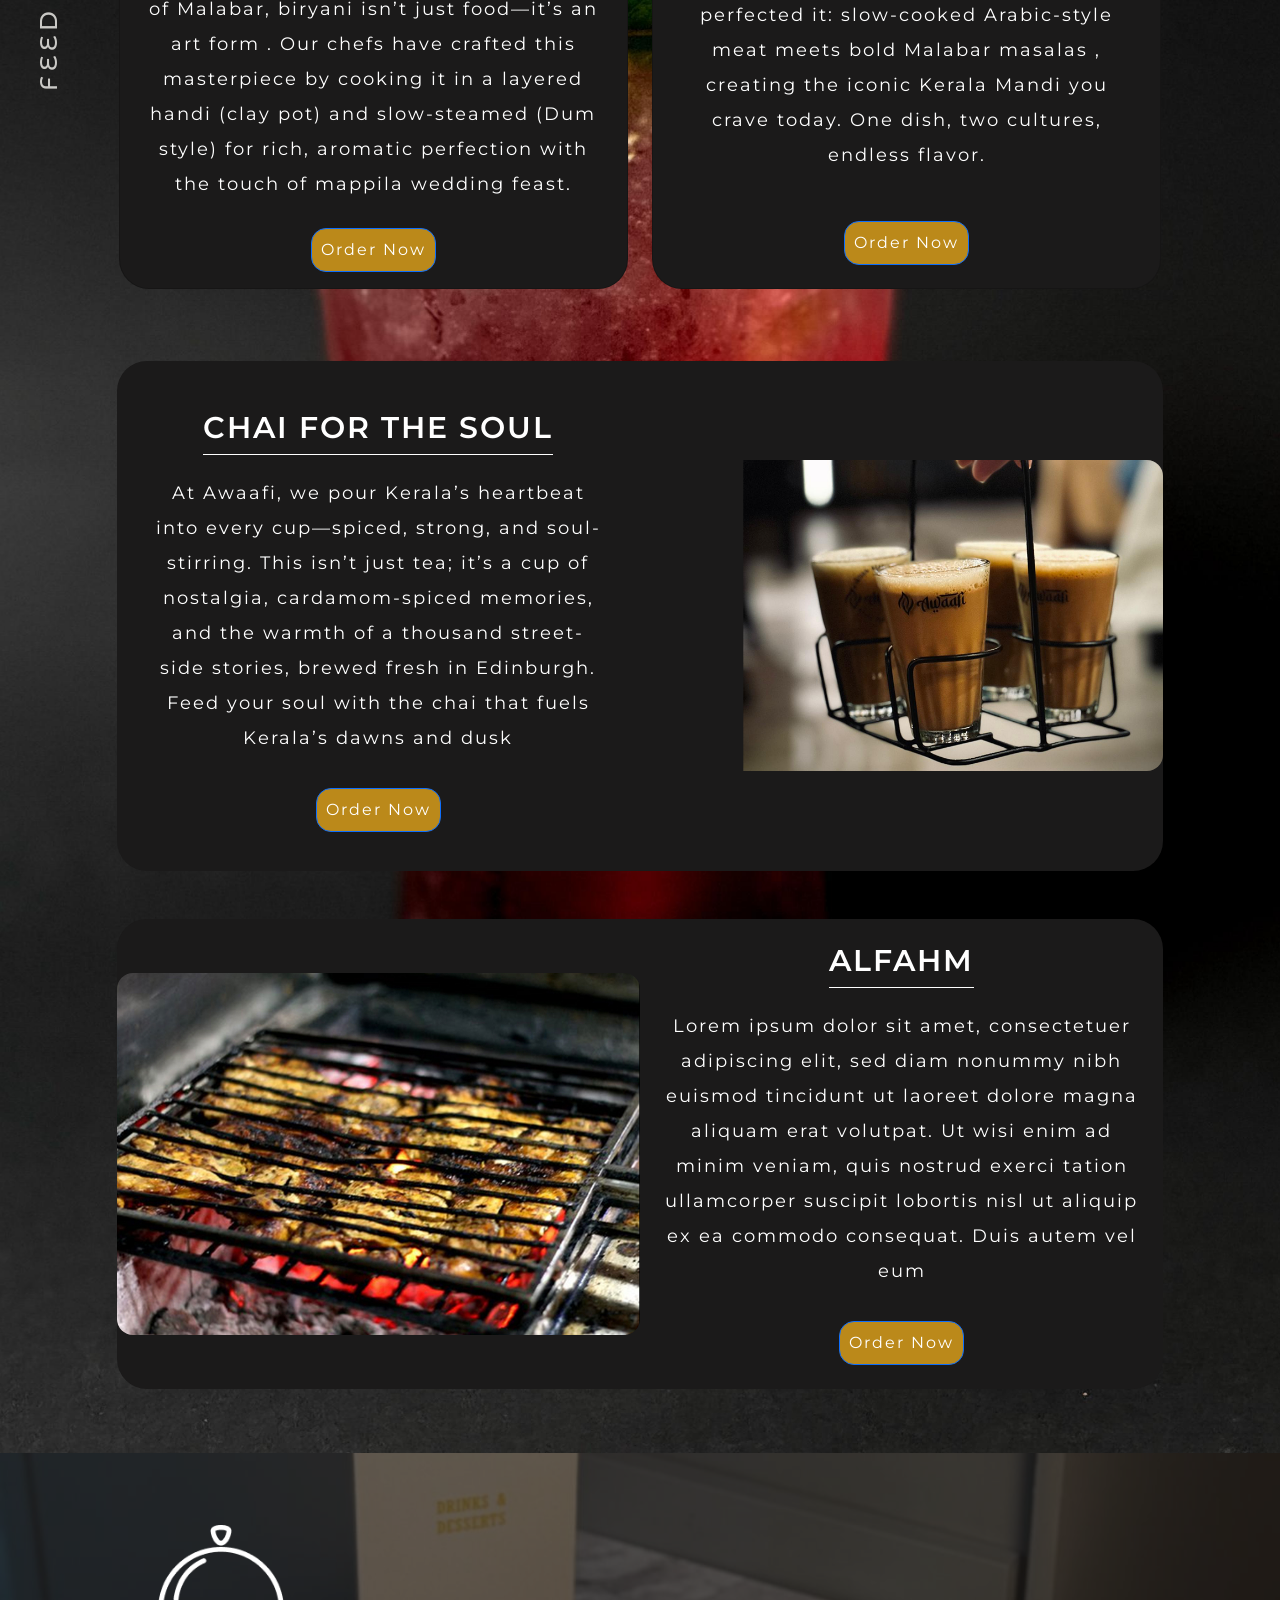
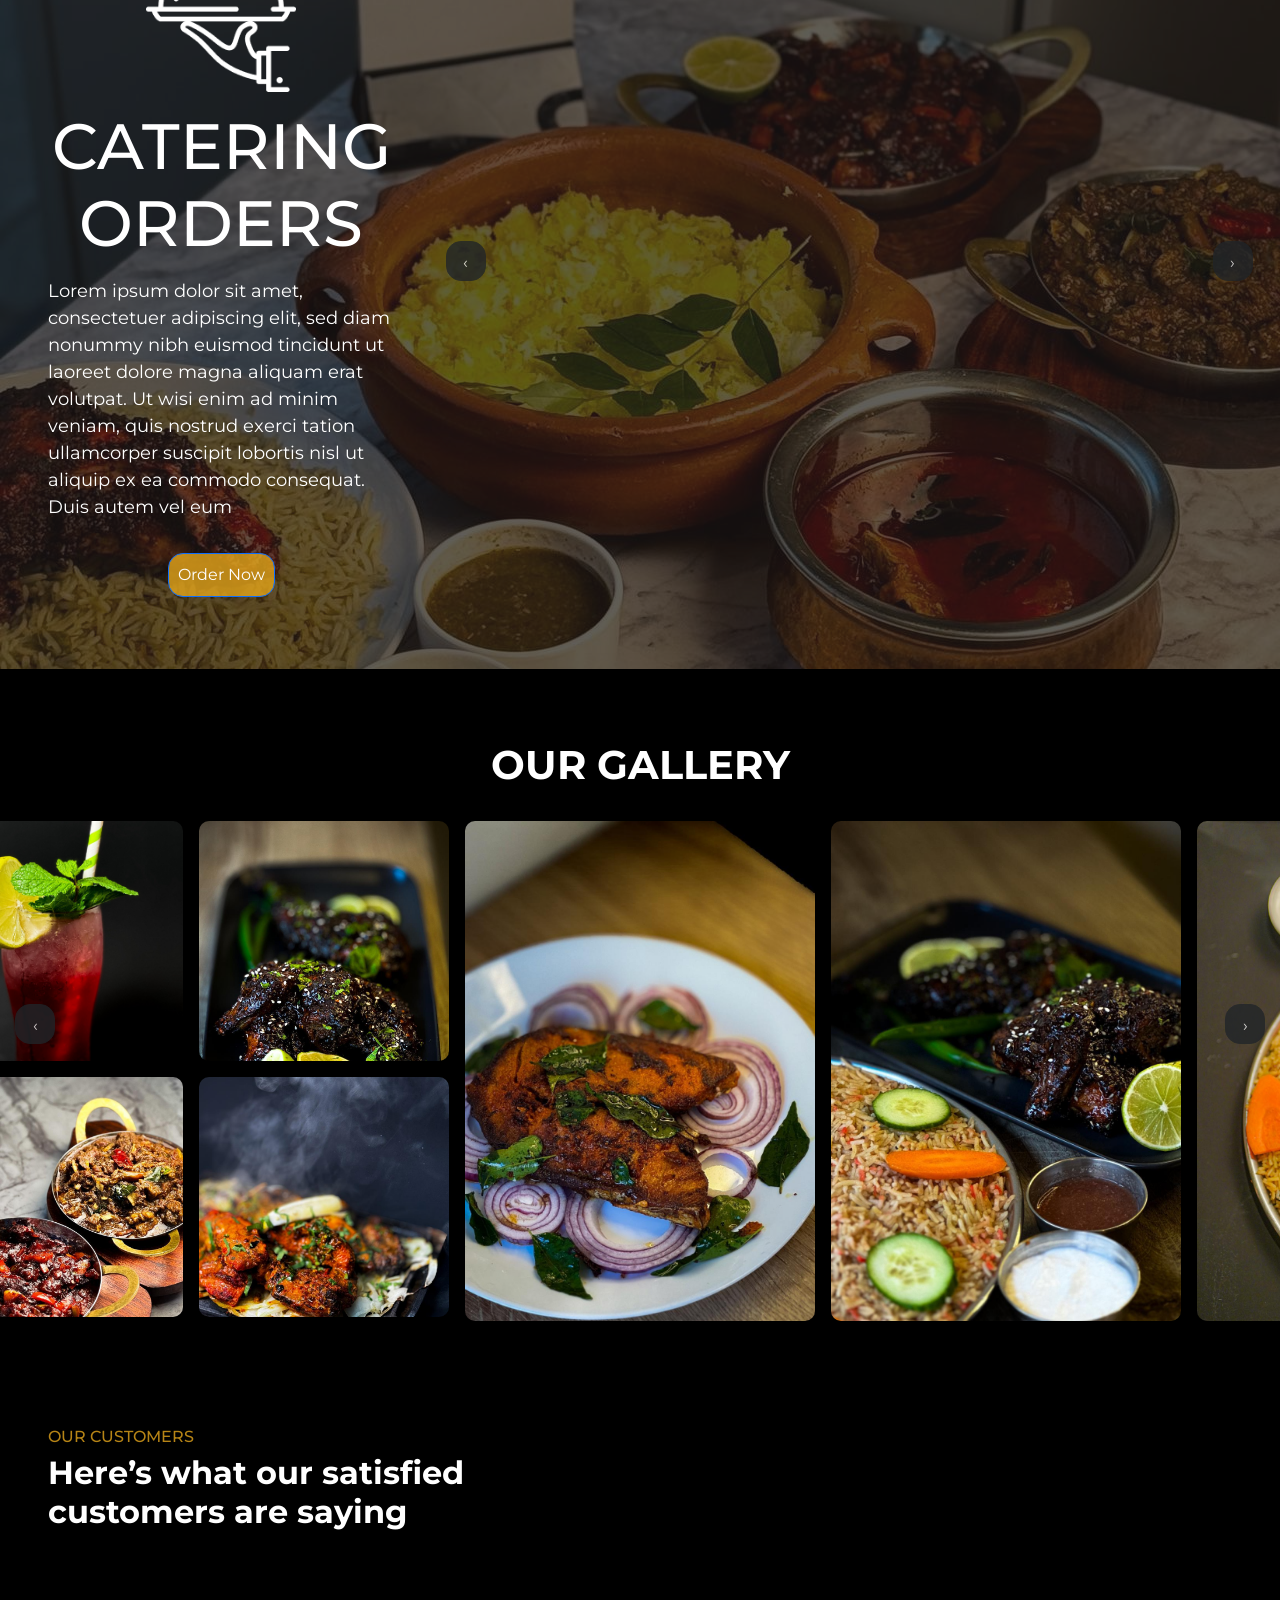
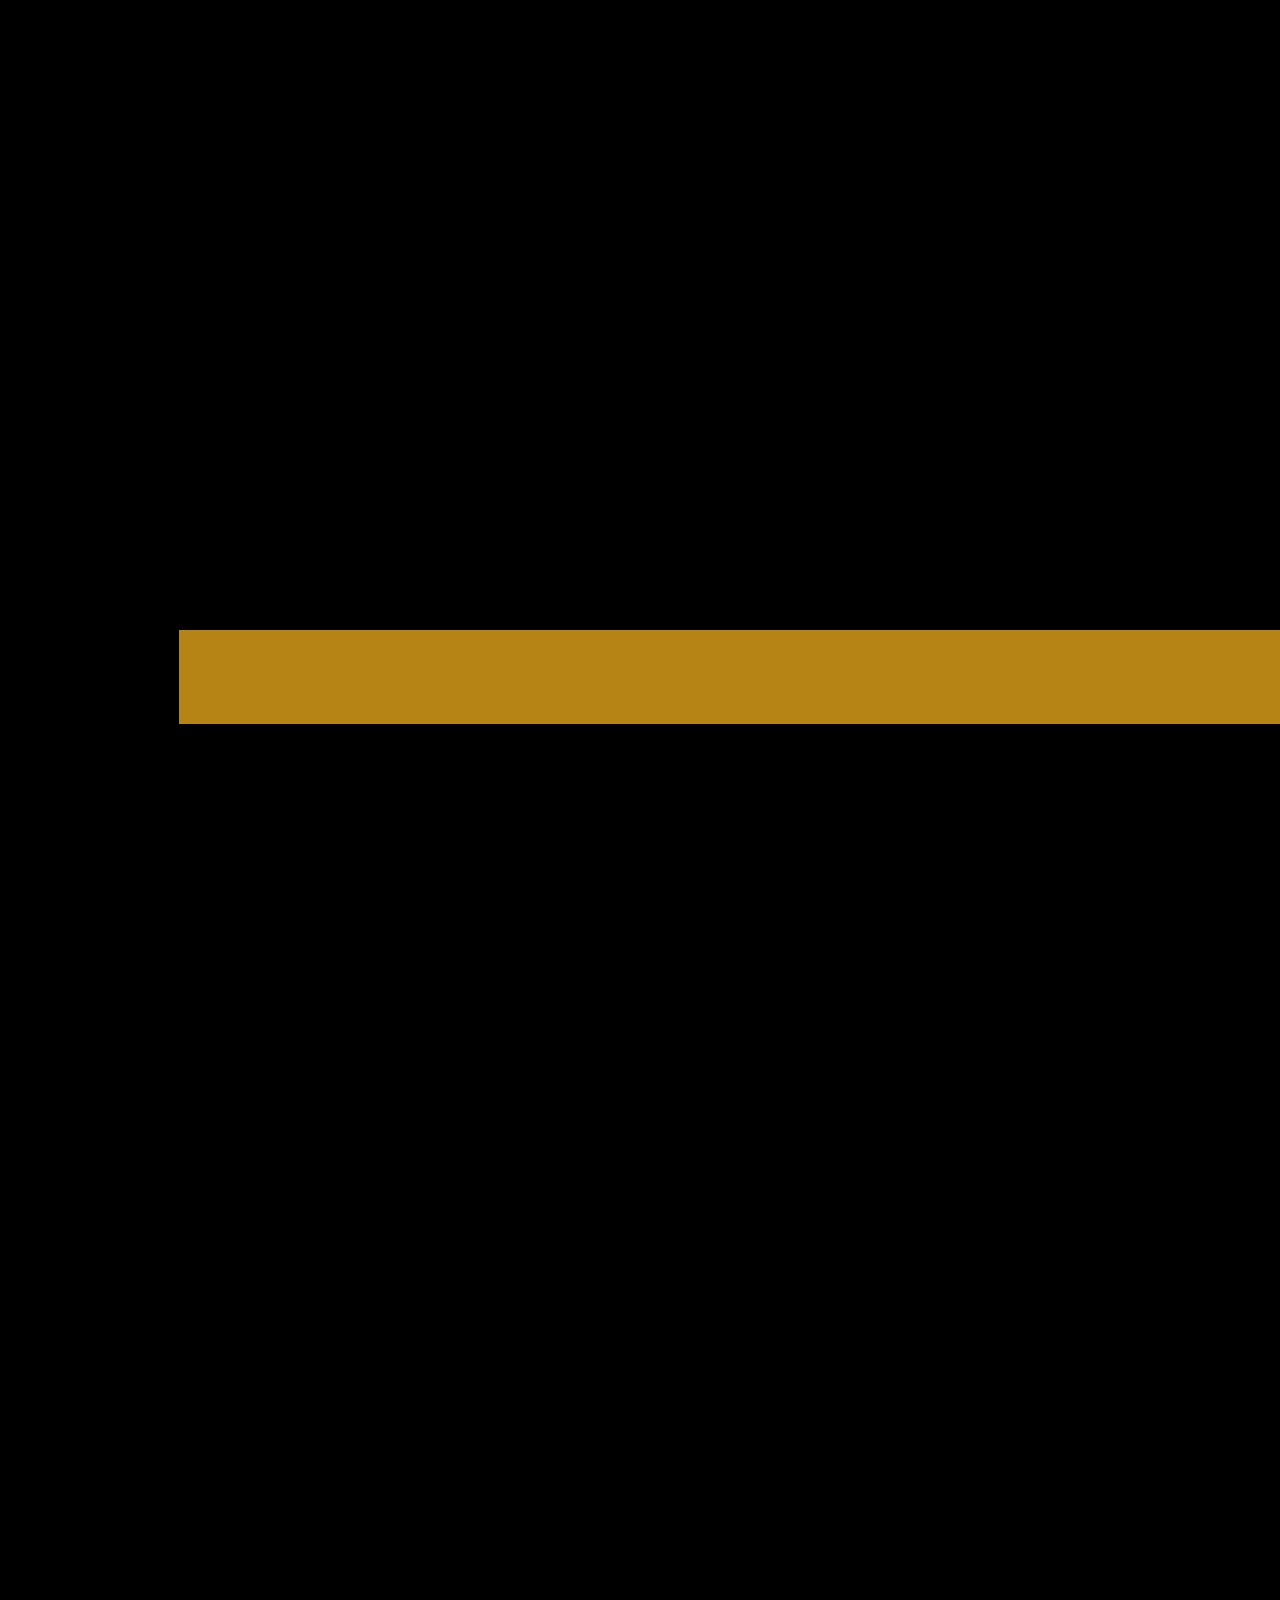
==== commit cc12cc62: "auto scroll fixed in mobile" ====
--- a/index.html
+++ b/index.html
@@ -601,39 +601,39 @@
       container.scrollTop += direction * scrollAmount;
     }
   </script>
-  <script>
-    
-    const gallery = document.getElementById("galleryScroll");
-
-
-
-
-    let scrollAmount = 0;
-    const scrollStep = 300;
-    const scrollDelay = 3000;
-
-    function autoScrollGallery() {
-      if (!gallery) return;
-      
-      scrollAmount += scrollStep;
-
-      if (scrollAmount >= gallery.scrollWidth - gallery.clientWidth) {
-        scrollAmount = 0;
-      }
-
-      gallery.scrollTo({
-        left: scrollAmount,
-        behavior: "smooth"
-      });
+<script>
+  const gallery = document.getElementById("galleryScroll");
+
+  let scrollAmount = 0;
+  const scrollStep = 300;
+  const scrollDelay = 3000;
+
+  // Declare the interval reference so it can be cleared later
+  let autoScroll = setInterval(autoScrollGallery, scrollDelay);
+
+  function autoScrollGallery() {
+    if (!gallery) return;
+
+    scrollAmount += scrollStep;
+
+    if (scrollAmount >= gallery.scrollWidth - gallery.clientWidth) {
+      scrollAmount = 0;
     }
+
+    gallery.scrollTo({
+      left: scrollAmount,
+      behavior: "smooth"
+    });
+  }
+
+  // Pause on hover (desktop only)
+  if (window.innerWidth > 768) {
     gallery.addEventListener('mouseenter', () => clearInterval(autoScroll));
     gallery.addEventListener('mouseleave', () => {
       autoScroll = setInterval(autoScrollGallery, scrollDelay);
     });
-  </script>
-
-
-
+  }
+</script>
 
   <script src="https://cdn.jsdelivr.net/npm/bootstrap@5.3.3/dist/js/bootstrap.bundle.min.js"></script>
   <!-- AOS JS -->
